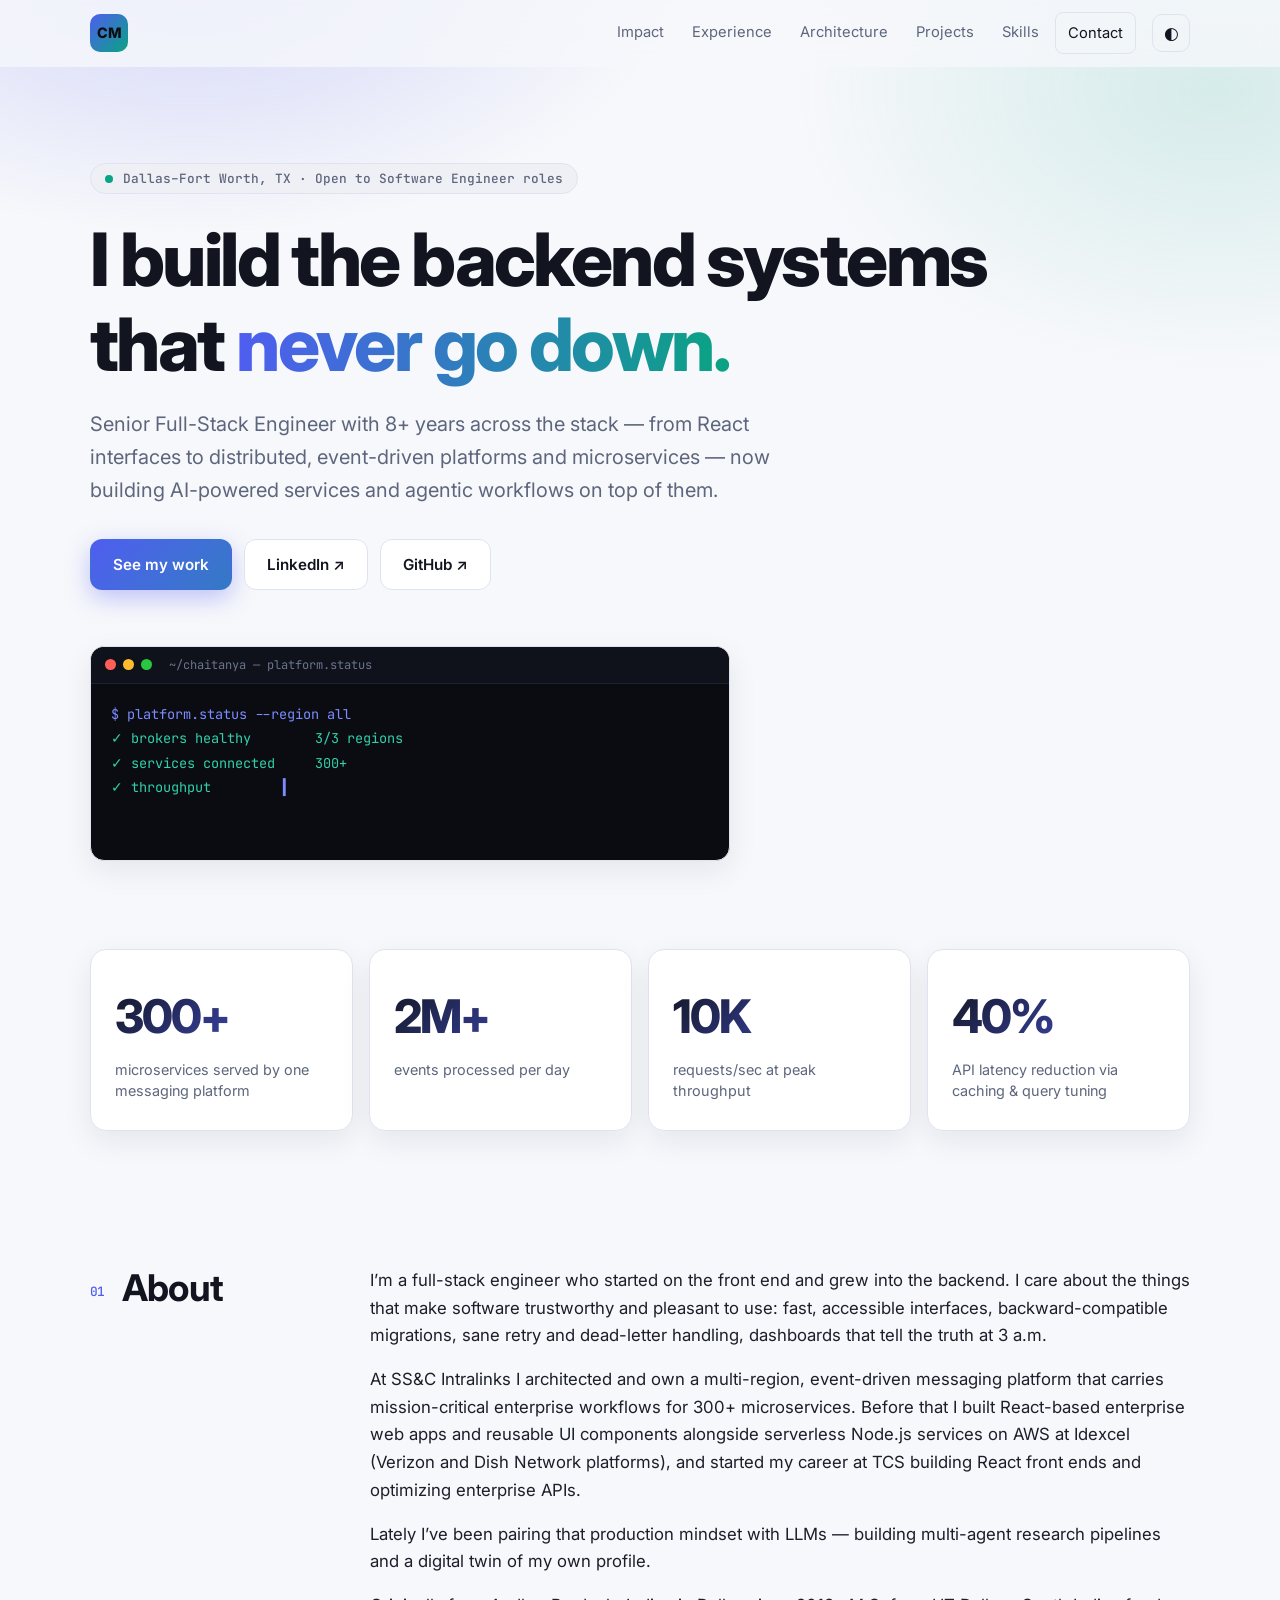
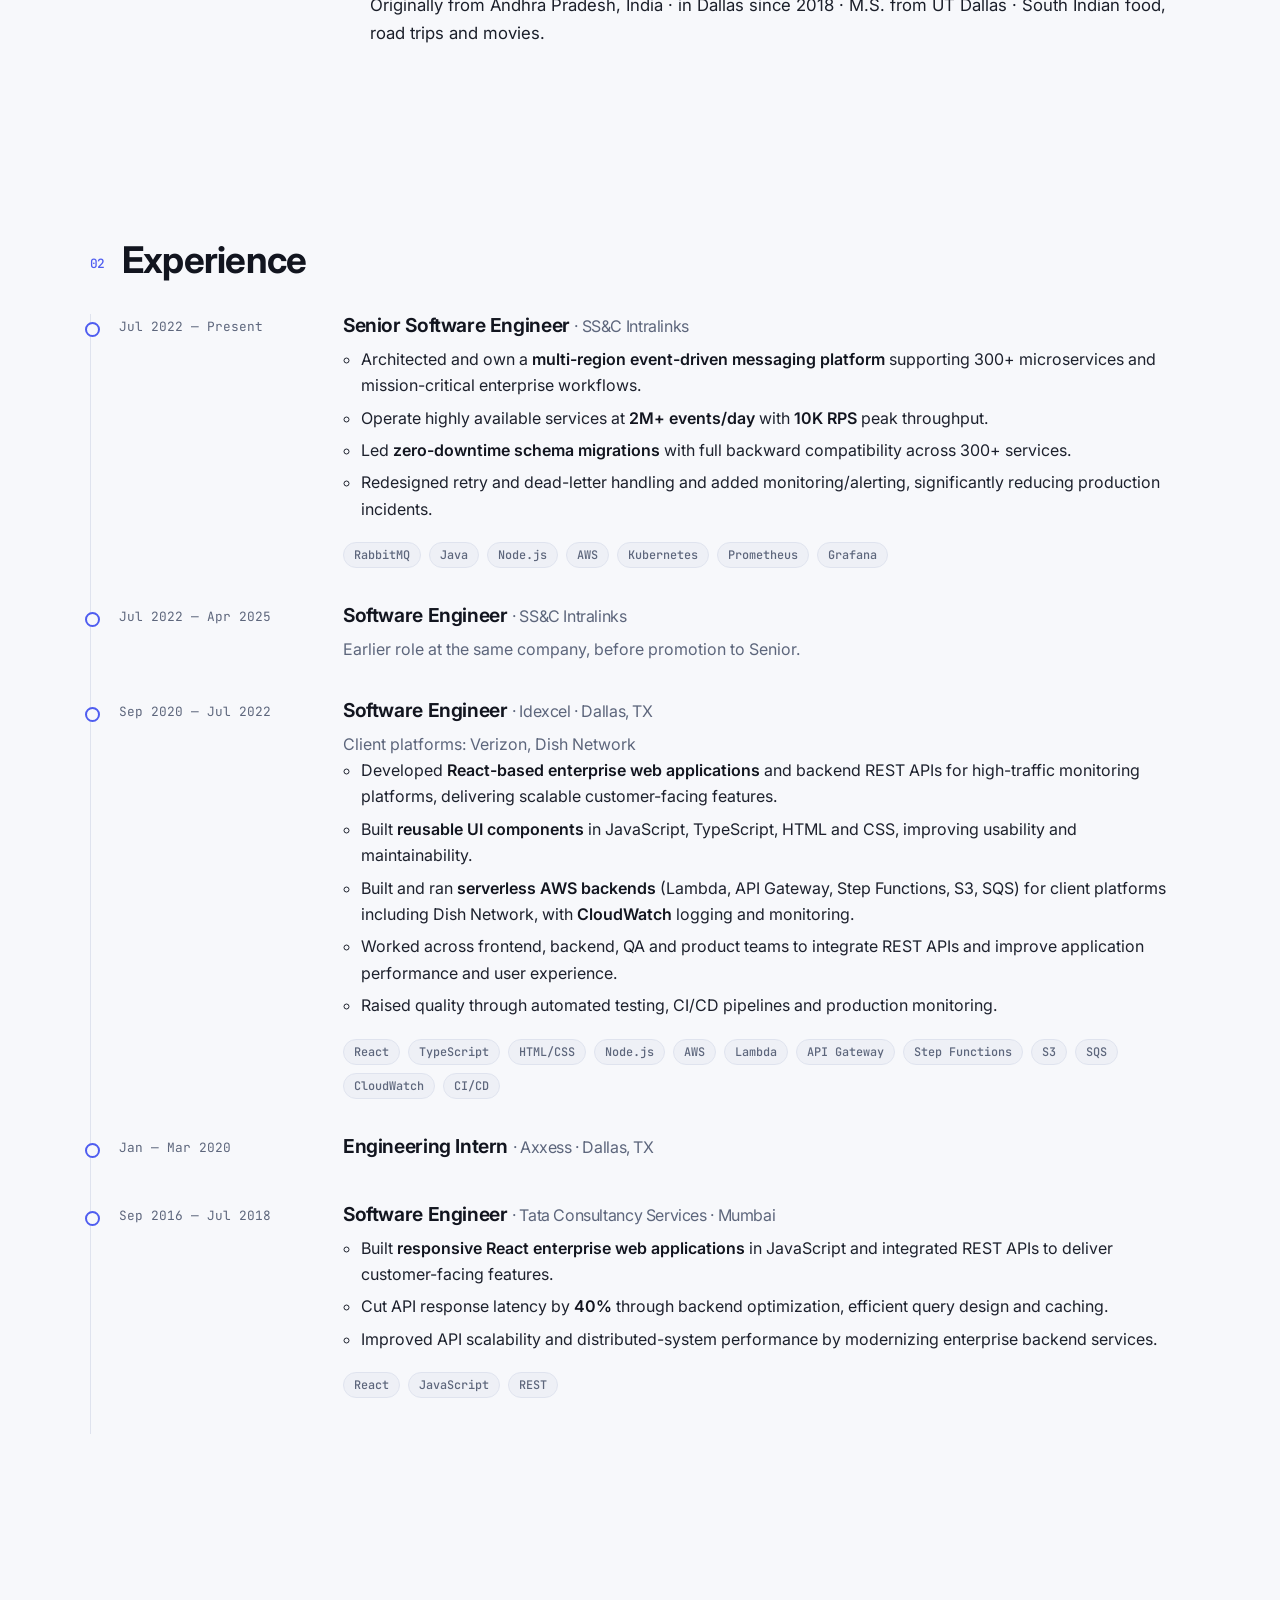
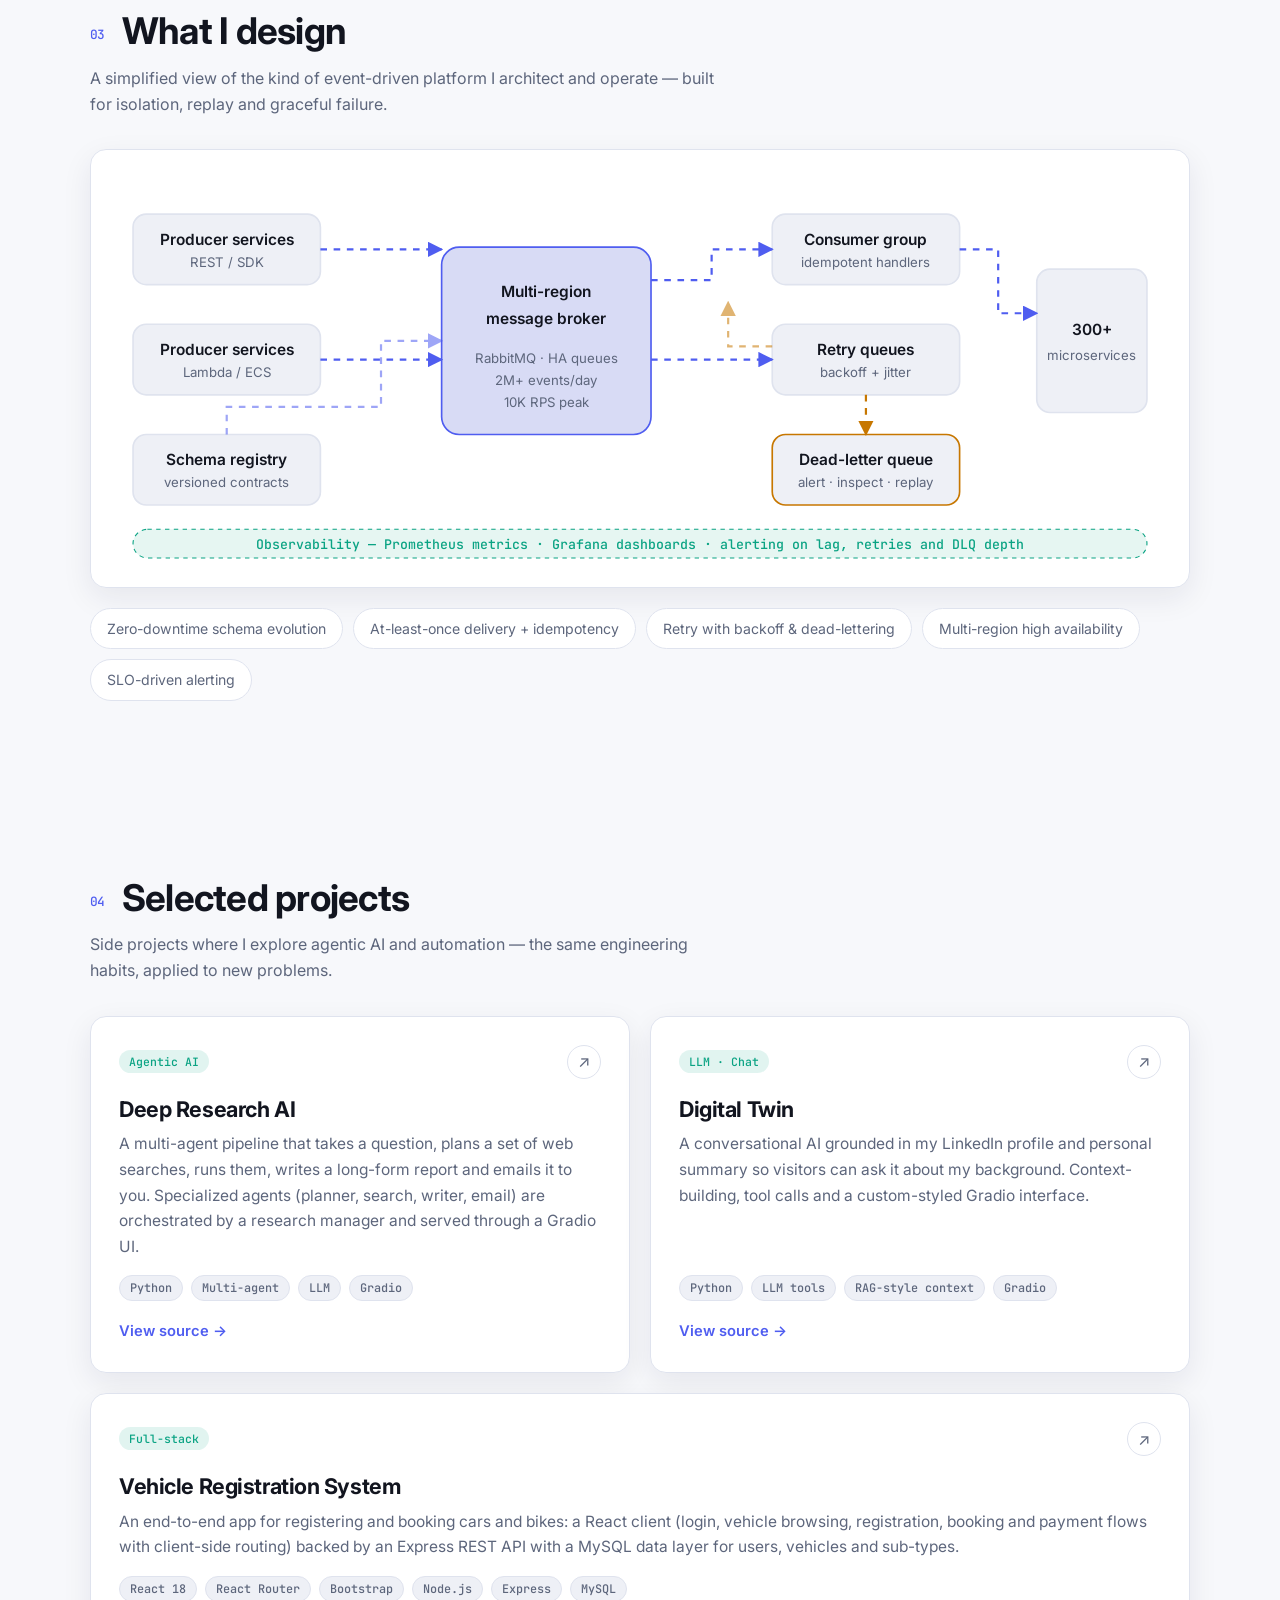
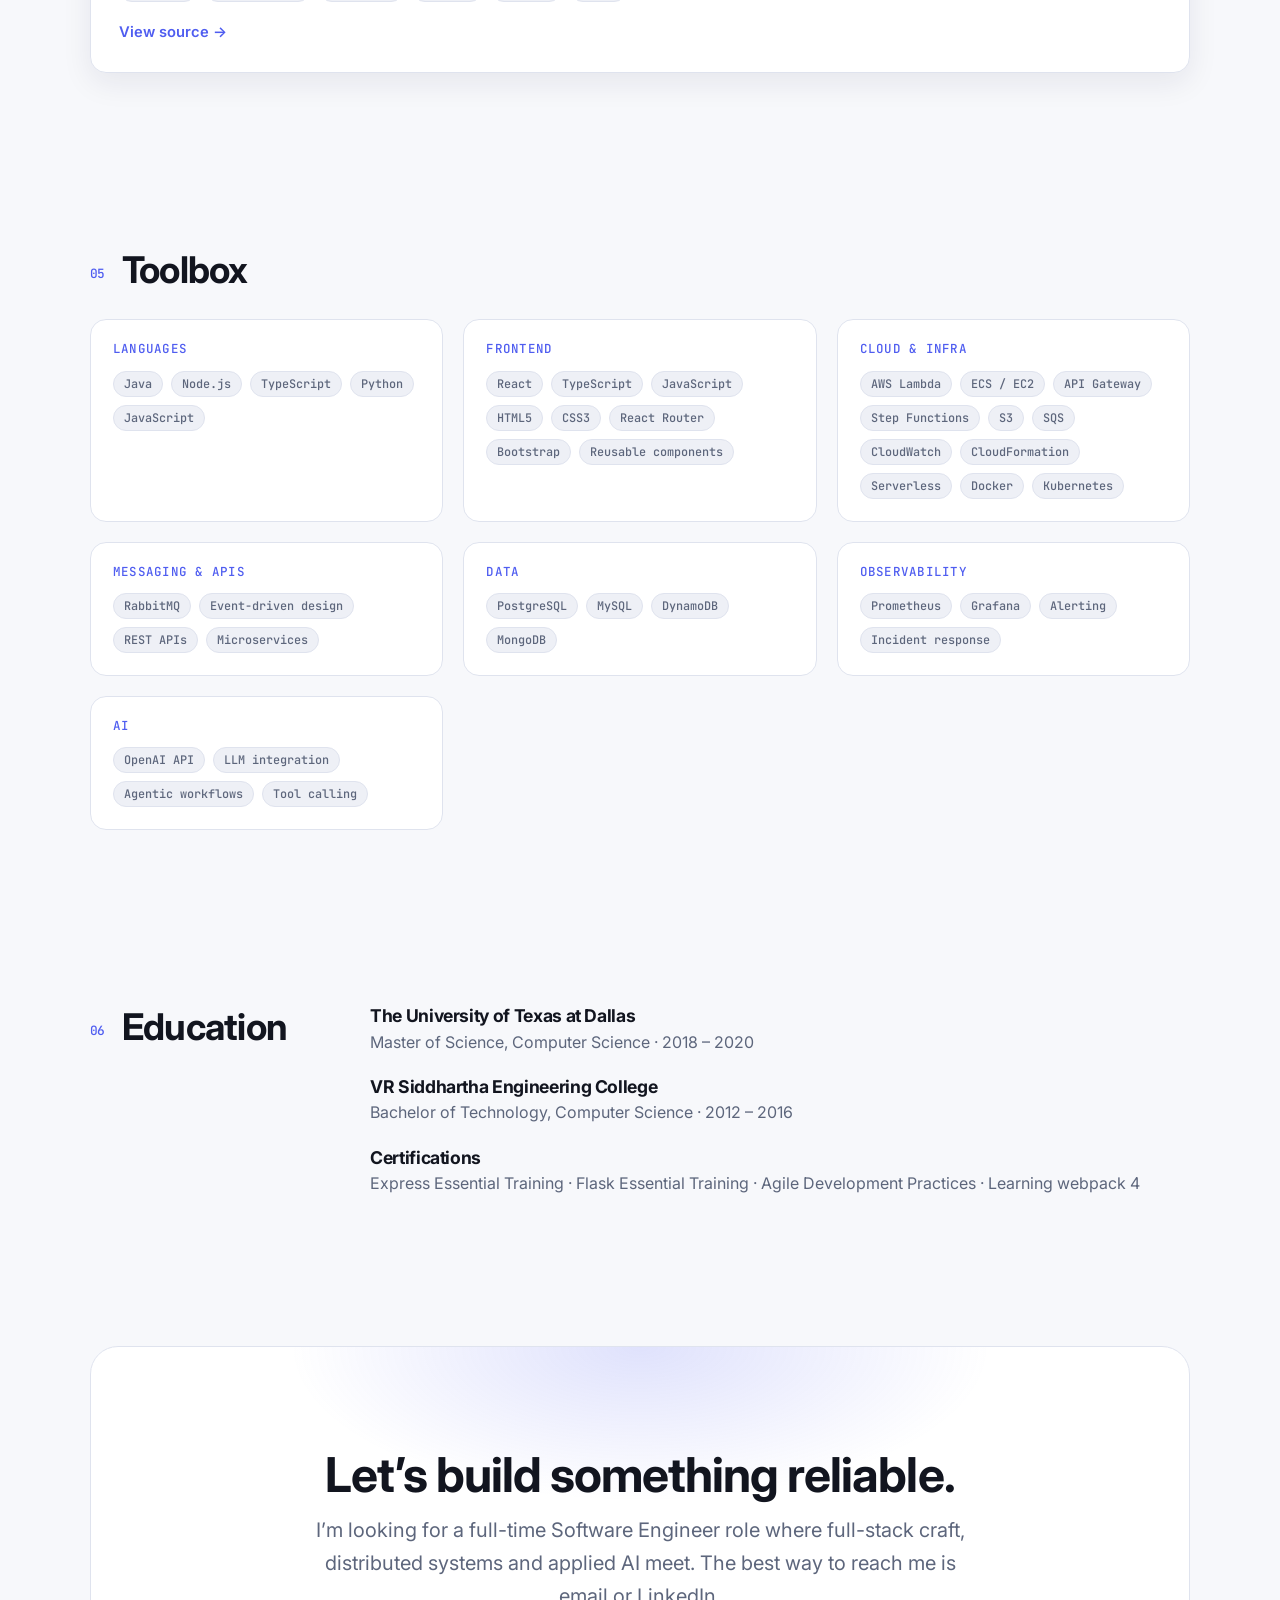
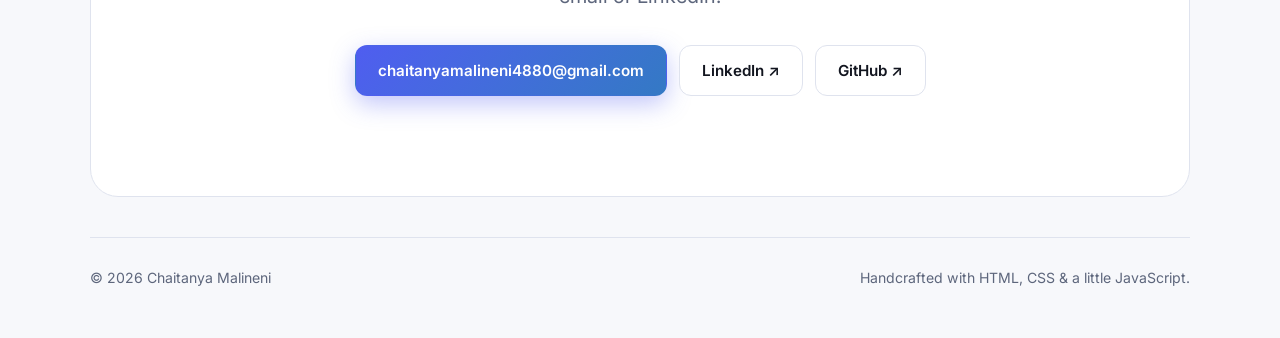
==== index.html @ 21197e3d "Fix LinkedIn profile URL Co-Authored-By: Claude Sonnet 5.5 <noreply@anthropic.com>" ====
<!doctype html>
<html lang="en">
<head>
<meta charset="utf-8">
<meta name="viewport" content="width=device-width, initial-scale=1">
<title>Chaitanya Malineni — Senior Full-Stack Engineer</title>
<meta name="description" content="Senior Full-Stack Engineer with 8+ years building React front ends, distributed event-driven backends and AI-powered services. 300+ microservices, 2M+ events/day, 10K RPS peak.">
<meta property="og:title" content="Chaitanya Malineni — Senior Full-Stack Engineer">
<meta property="og:description" content="Full-stack engineering from React UIs to event-driven platforms and agentic AI workflows. 8+ years, 300+ microservices, 2M+ events/day.">
<meta property="og:type" content="website">
<meta name="theme-color" content="#0b0d12">
<link rel="icon" href="favicon.svg" type="image/svg+xml">
<link rel="preconnect" href="https://fonts.googleapis.com">
<link rel="preconnect" href="https://fonts.gstatic.com" crossorigin>
<link href="https://fonts.googleapis.com/css2?family=Inter:wght@400;500;600;700;800&family=JetBrains+Mono:wght@400;500&display=swap" rel="stylesheet">
<link rel="stylesheet" href="style.css">
</head>
<body>
<div class="glow" aria-hidden="true"></div>

<header class="nav" id="nav">
  <a href="#top" class="logo" aria-label="Home"><span>CM</span></a>
  <nav aria-label="Primary">
    <a href="#impact">Impact</a>
    <a href="#experience">Experience</a>
    <a href="#architecture">Architecture</a>
    <a href="#projects">Projects</a>
    <a href="#skills">Skills</a>
    <a href="#contact" class="cta-sm">Contact</a>
  </nav>
  <button id="theme" class="icon-btn" aria-label="Toggle theme" title="Toggle theme">◐</button>
</header>

<main id="top">
  <!-- HERO -->
  <section class="hero container">
    <p class="eyebrow"><span class="dot"></span> Dallas–Fort Worth, TX · Open to Software Engineer roles</p>
    <h1>I build the backend systems<br>that <em>never go down.</em></h1>
    <p class="lead">Senior Full-Stack Engineer with 8+ years across the stack — from React interfaces to distributed, event-driven platforms and microservices — now building AI-powered services and agentic workflows on top of them.</p>
    <div class="hero-actions">
      <a class="btn primary" href="#projects">See my work</a>
      <a class="btn" href="https://www.linkedin.com/in/chaitanya-malineni" target="_blank" rel="noopener">LinkedIn ↗</a>
      <a class="btn" href="https://github.com/CHAITANYAMALINENI" target="_blank" rel="noopener">GitHub ↗</a>
    </div>
    <div class="terminal" aria-hidden="true">
      <div class="t-bar"><i></i><i></i><i></i><span>~/chaitanya — platform.status</span></div>
      <pre id="term"></pre>
    </div>
  </section>

  <!-- METRICS -->
  <section class="container" id="impact">
    <div class="metrics">
      <div class="metric"><b data-count="300" data-suffix="+">0</b><span>microservices served by one messaging platform</span></div>
      <div class="metric"><b data-count="2" data-suffix="M+">0</b><span>events processed per day</span></div>
      <div class="metric"><b data-count="10" data-suffix="K">0</b><span>requests/sec at peak throughput</span></div>
      <div class="metric"><b data-count="40" data-suffix="%">0</b><span>API latency reduction via caching &amp; query tuning</span></div>
    </div>
  </section>

  <!-- ABOUT -->
  <section class="container two-col" id="about">
    <div>
      <h2><span class="num">01</span> About</h2>
    </div>
    <div class="prose">
      <p>I’m a full-stack engineer who started on the front end and grew into the backend. I care about the things that make software trustworthy and pleasant to use: fast, accessible interfaces, backward-compatible migrations, sane retry and dead-letter handling, dashboards that tell the truth at 3 a.m.</p>
      <p>At SS&amp;C Intralinks I architected and own a multi-region, event-driven messaging platform that carries mission-critical enterprise workflows for 300+ microservices. Before that I built React-based enterprise web apps and reusable UI components alongside serverless Node.js services on AWS at Idexcel (Verizon and Dish Network platforms), and started my career at TCS building React front ends and optimizing enterprise APIs.</p>
      <p>Lately I’ve been pairing that production mindset with LLMs — building multi-agent research pipelines and a digital twin of my own profile.</p>
      <p class="muted">Originally from Andhra Pradesh, India · in Dallas since 2018 · M.S. from UT Dallas · South Indian food, road trips and movies.</p>
    </div>
  </section>

  <!-- EXPERIENCE -->
  <section class="container" id="experience">
    <h2><span class="num">02</span> Experience</h2>
    <ol class="timeline">
      <li class="reveal">
        <div class="when">Jul 2022 — Present</div>
        <div class="what">
          <h3>Senior Software Engineer <span>· SS&amp;C Intralinks</span></h3>
          <ul>
            <li>Architected and own a <b>multi-region event-driven messaging platform</b> supporting 300+ microservices and mission-critical enterprise workflows.</li>
            <li>Operate highly available services at <b>2M+ events/day</b> with <b>10K RPS</b> peak throughput.</li>
            <li>Led <b>zero-downtime schema migrations</b> with full backward compatibility across 300+ services.</li>
            <li>Redesigned retry and dead-letter handling and added monitoring/alerting, significantly reducing production incidents.</li>
          </ul>
          <div class="tags"><i>RabbitMQ</i><i>Java</i><i>Node.js</i><i>AWS</i><i>Kubernetes</i><i>Prometheus</i><i>Grafana</i></div>
        </div>
      </li>
      <li class="reveal">
        <div class="when">Jul 2022 — Apr 2025</div>
        <div class="what">
          <h3>Software Engineer <span>· SS&amp;C Intralinks</span></h3>
          <p class="muted">Earlier role at the same company, before promotion to Senior.</p>
        </div>
      </li>
      <li class="reveal">
        <div class="when">Sep 2020 — Jul 2022</div>
        <div class="what">
          <h3>Software Engineer <span>· Idexcel · Dallas, TX</span></h3>
          <p class="muted">Client platforms: Verizon, Dish Network</p>
          <ul>
            <li>Developed <b>React-based enterprise web applications</b> and backend REST APIs for high-traffic monitoring platforms, delivering scalable customer-facing features.</li>
            <li>Built <b>reusable UI components</b> in JavaScript, TypeScript, HTML and CSS, improving usability and maintainability.</li>
            <li>Built and ran <b>serverless AWS backends</b> (Lambda, API Gateway, Step Functions, S3, SQS) for client platforms including Dish Network, with <b>CloudWatch</b> logging and monitoring.</li>
            <li>Worked across frontend, backend, QA and product teams to integrate REST APIs and improve application performance and user experience.</li>
            <li>Raised quality through automated testing, CI/CD pipelines and production monitoring.</li>
          </ul>
          <div class="tags"><i>React</i><i>TypeScript</i><i>HTML/CSS</i><i>Node.js</i><i>AWS</i><i>Lambda</i><i>API Gateway</i><i>Step Functions</i><i>S3</i><i>SQS</i><i>CloudWatch</i><i>CI/CD</i></div>
        </div>
      </li>
      <li class="reveal">
        <div class="when">Jan — Mar 2020</div>
        <div class="what"><h3>Engineering Intern <span>· Axxess · Dallas, TX</span></h3></div>
      </li>
      <li class="reveal">
        <div class="when">Sep 2016 — Jul 2018</div>
        <div class="what">
          <h3>Software Engineer <span>· Tata Consultancy Services · Mumbai</span></h3>
          <ul>
            <li>Built <b>responsive React enterprise web applications</b> in JavaScript and integrated REST APIs to deliver customer-facing features.</li>
            <li>Cut API response latency by <b>40%</b> through backend optimization, efficient query design and caching.</li>
            <li>Improved API scalability and distributed-system performance by modernizing enterprise backend services.</li>
          </ul>
          <div class="tags"><i>React</i><i>JavaScript</i><i>REST</i></div>
        </div>
      </li>
    </ol>
  </section>

  <!-- ARCHITECTURE -->
  <section class="container" id="architecture">
    <h2><span class="num">03</span> What I design</h2>
    <p class="section-sub">A simplified view of the kind of event-driven platform I architect and operate — built for isolation, replay and graceful failure.</p>
    <div class="diagram reveal">
      <svg viewBox="0 0 960 360" role="img" aria-label="Event-driven architecture: producers publish to a broker; consumers read from queues with retry and dead-letter queues; observability spans everything">
        <defs>
          <marker id="ar" viewBox="0 0 10 10" refX="9" refY="5" markerWidth="7" markerHeight="7" orient="auto"><path d="M0 0L10 5L0 10z" fill="var(--accent)"/></marker>
          <marker id="ar2" viewBox="0 0 10 10" refX="9" refY="5" markerWidth="7" markerHeight="7" orient="auto"><path d="M0 0L10 5L0 10z" fill="var(--warn)"/></marker>
        </defs>
        <g class="node"><rect x="20" y="40" width="170" height="64" rx="12"/><text x="105" y="68">Producer services</text><text x="105" y="88" class="sm">REST / SDK</text></g>
        <g class="node"><rect x="20" y="140" width="170" height="64" rx="12"/><text x="105" y="168">Producer services</text><text x="105" y="188" class="sm">Lambda / ECS</text></g>
        <g class="node"><rect x="20" y="240" width="170" height="64" rx="12"/><text x="105" y="268">Schema registry</text><text x="105" y="288" class="sm">versioned contracts</text></g>

        <g class="node hot"><rect x="300" y="70" width="190" height="170" rx="16"/><text x="395" y="115">Multi-region</text><text x="395" y="140">message broker</text><text x="395" y="175" class="sm">RabbitMQ · HA queues</text><text x="395" y="195" class="sm">2M+ events/day</text><text x="395" y="215" class="sm">10K RPS peak</text></g>

        <g class="node"><rect x="600" y="40" width="170" height="64" rx="12"/><text x="685" y="68">Consumer group</text><text x="685" y="88" class="sm">idempotent handlers</text></g>
        <g class="node"><rect x="600" y="140" width="170" height="64" rx="12"/><text x="685" y="168">Retry queues</text><text x="685" y="188" class="sm">backoff + jitter</text></g>
        <g class="node warn"><rect x="600" y="240" width="170" height="64" rx="12"/><text x="685" y="268">Dead-letter queue</text><text x="685" y="288" class="sm">alert · inspect · replay</text></g>

        <g class="node"><rect x="840" y="90" width="100" height="130" rx="12"/><text x="890" y="150">300+</text><text x="890" y="172" class="sm">microservices</text></g>

        <path class="flow" d="M190 72 H300" marker-end="url(#ar)"/>
        <path class="flow" d="M190 172 H300" marker-end="url(#ar)"/>
        <path class="flow dashed" d="M105 240 V215 H245 V155 H300" marker-end="url(#ar)"/>
        <path class="flow" d="M490 100 H545 V72 H600" marker-end="url(#ar)"/>
        <path class="flow" d="M490 172 H600" marker-end="url(#ar)"/>
        <path class="flow warnp" d="M685 204 V240" marker-end="url(#ar2)"/>
        <path class="flow" d="M770 72 H805 V130 H840" marker-end="url(#ar)"/>
        <path class="flow warnp dashed" d="M600 160 H560 V120" marker-end="url(#ar2)"/>

        <g class="obs"><rect x="20" y="326" width="920" height="26" rx="13"/><text x="480" y="344">Observability — Prometheus metrics · Grafana dashboards · alerting on lag, retries and DLQ depth</text></g>
      </svg>
    </div>
    <ul class="pills reveal">
      <li>Zero-downtime schema evolution</li><li>At-least-once delivery + idempotency</li><li>Retry with backoff &amp; dead-lettering</li><li>Multi-region high availability</li><li>SLO-driven alerting</li>
    </ul>
  </section>

  <!-- PROJECTS -->
  <section class="container" id="projects">
    <h2><span class="num">04</span> Selected projects</h2>
    <p class="section-sub">Side projects where I explore agentic AI and automation — the same engineering habits, applied to new problems.</p>
    <div class="cards">
      <article class="card reveal">
        <div class="card-top"><span class="badge">Agentic AI</span><a href="https://github.com/CHAITANYAMALINENI/deep-research-ai" target="_blank" rel="noopener" aria-label="deep-research-ai on GitHub">↗</a></div>
        <h3>Deep Research AI</h3>
        <p>A multi-agent pipeline that takes a question, plans a set of web searches, runs them, writes a long-form report and emails it to you. Specialized agents (planner, search, writer, email) are orchestrated by a research manager and served through a Gradio UI.</p>
        <div class="tags"><i>Python</i><i>Multi-agent</i><i>LLM</i><i>Gradio</i></div>
        <a class="link" href="https://github.com/CHAITANYAMALINENI/deep-research-ai" target="_blank" rel="noopener">View source →</a>
      </article>

      <article class="card reveal">
        <div class="card-top"><span class="badge">LLM · Chat</span><a href="https://github.com/CHAITANYAMALINENI/my-digital-twin-ai" target="_blank" rel="noopener" aria-label="my-digital-twin-ai on GitHub">↗</a></div>
        <h3>Digital Twin</h3>
        <p>A conversational AI grounded in my LinkedIn profile and personal summary so visitors can ask it about my background. Context-building, tool calls and a custom-styled Gradio interface.</p>
        <div class="tags"><i>Python</i><i>LLM tools</i><i>RAG-style context</i><i>Gradio</i></div>
        <a class="link" href="https://github.com/CHAITANYAMALINENI/my-digital-twin-ai" target="_blank" rel="noopener">View source →</a>
      </article>



      <article class="card reveal wide">
        <div class="card-top"><span class="badge">Full-stack</span><a href="https://github.com/CHAITANYAMALINENI/vehicle-registration-backend" target="_blank" rel="noopener" aria-label="vehicle-registration-backend on GitHub">↗</a></div>
        <h3>Vehicle Registration System</h3>
        <p>An end-to-end app for registering and booking cars and bikes: a React client (login, vehicle browsing, registration, booking and payment flows with client-side routing) backed by an Express REST API with a MySQL data layer for users, vehicles and sub-types.</p>
        <div class="tags"><i>React 18</i><i>React Router</i><i>Bootstrap</i><i>Node.js</i><i>Express</i><i>MySQL</i></div>
        <a class="link" href="https://github.com/CHAITANYAMALINENI/vehicle-registration-backend" target="_blank" rel="noopener">View source →</a>
      </article>
    </div>
    <div id="gh-live" class="gh-live reveal" hidden></div>
  </section>

  <!-- SKILLS -->
  <section class="container" id="skills">
    <h2><span class="num">05</span> Toolbox</h2>
    <div class="skills">
      <div class="skill reveal"><h4>Languages</h4><div class="tags"><i>Java</i><i>Node.js</i><i>TypeScript</i><i>Python</i><i>JavaScript</i></div></div>
      <div class="skill reveal"><h4>Frontend</h4><div class="tags"><i>React</i><i>TypeScript</i><i>JavaScript</i><i>HTML5</i><i>CSS3</i><i>React Router</i><i>Bootstrap</i><i>Reusable components</i></div></div>
      <div class="skill reveal"><h4>Cloud &amp; Infra</h4><div class="tags"><i>AWS Lambda</i><i>ECS / EC2</i><i>API Gateway</i><i>Step Functions</i><i>S3</i><i>SQS</i><i>CloudWatch</i><i>CloudFormation</i><i>Serverless</i><i>Docker</i><i>Kubernetes</i></div></div>
      <div class="skill reveal"><h4>Messaging &amp; APIs</h4><div class="tags"><i>RabbitMQ</i><i>Event-driven design</i><i>REST APIs</i><i>Microservices</i></div></div>
      <div class="skill reveal"><h4>Data</h4><div class="tags"><i>PostgreSQL</i><i>MySQL</i><i>DynamoDB</i><i>MongoDB</i></div></div>
      <div class="skill reveal"><h4>Observability</h4><div class="tags"><i>Prometheus</i><i>Grafana</i><i>Alerting</i><i>Incident response</i></div></div>
      <div class="skill reveal"><h4>AI</h4><div class="tags"><i>OpenAI API</i><i>LLM integration</i><i>Agentic workflows</i><i>Tool calling</i></div></div>
    </div>
  </section>

  <!-- EDUCATION -->
  <section class="container two-col" id="education">
    <div><h2><span class="num">06</span> Education</h2></div>
    <div class="edu">
      <div class="reveal"><h3>The University of Texas at Dallas</h3><p>Master of Science, Computer Science · 2018 – 2020</p></div>
      <div class="reveal"><h3>VR Siddhartha Engineering College</h3><p>Bachelor of Technology, Computer Science · 2012 – 2016</p></div>
      <div class="reveal"><h3>Certifications</h3><p class="muted">Express Essential Training · Flask Essential Training · Agile Development Practices · Learning webpack 4</p></div>
    </div>
  </section>

  <!-- CONTACT -->
  <section class="container contact" id="contact">
    <h2>Let’s build something reliable.</h2>
    <p class="lead">I’m looking for a full-time Software Engineer role where full-stack craft, distributed systems and applied AI meet. The best way to reach me is email or LinkedIn.</p>
    <div class="hero-actions center">
      <a class="btn primary" href="mailto:chaitanyamalineni4880@gmail.com">chaitanyamalineni4880@gmail.com</a>
      <a class="btn" href="https://www.linkedin.com/in/chaitanya-malineni" target="_blank" rel="noopener">LinkedIn ↗</a>
      <a class="btn" href="https://github.com/CHAITANYAMALINENI" target="_blank" rel="noopener">GitHub ↗</a>
    </div>
  </section>
</main>

<footer class="container foot">
  <span>© <span id="yr"></span> Chaitanya Malineni</span>
  <span class="muted">Handcrafted with HTML, CSS &amp; a little JavaScript.</span>
</footer>

<script src="script.js"></script>
</body>
</html>
---- style.css ----
:root{
  --bg:#0b0d12; --bg2:#10131a; --card:#141823; --line:#232a3a; --text:#e8ebf3; --muted:#8c95aa;
  --accent:#7c8cff; --accent2:#31d0aa; --warn:#ffb454; --radius:16px;
  --shadow:0 10px 40px rgba(0,0,0,.35);
}
:root[data-theme="light"]{
  --bg:#f7f8fb; --bg2:#eef0f6; --card:#ffffff; --line:#dfe3ee; --text:#12151f; --muted:#5d667c;
  --accent:#4f5df0; --accent2:#0aa383; --warn:#c77700; --shadow:0 10px 30px rgba(20,30,60,.08);
}
*{box-sizing:border-box;margin:0;padding:0}
html{scroll-behavior:smooth;scroll-padding-top:80px}
body{background:var(--bg);color:var(--text);font:16px/1.65 Inter,system-ui,sans-serif;-webkit-font-smoothing:antialiased;transition:background .3s,color .3s}
a{color:inherit;text-decoration:none}
.container{width:min(1100px,100% - 32px);margin-inline:auto}
section{padding:88px 0}
h1,h2,h3,h4{line-height:1.15;letter-spacing:-.02em}
h2{font-size:clamp(1.7rem,3.4vw,2.3rem);margin-bottom:12px;font-weight:700}
.num{font:500 .8rem 'JetBrains Mono',monospace;color:var(--accent);margin-right:10px;vertical-align:middle}
.muted{color:var(--muted)} .sm{font-size:.82rem}
.section-sub{color:var(--muted);max-width:640px;margin-bottom:32px}

.glow{position:fixed;inset:0;z-index:-1;pointer-events:none;
  background:radial-gradient(700px 400px at 15% -5%,color-mix(in srgb,var(--accent) 22%,transparent),transparent 70%),
             radial-gradient(600px 400px at 95% 10%,color-mix(in srgb,var(--accent2) 14%,transparent),transparent 70%)}

/* nav */
.nav{position:sticky;top:0;z-index:50;display:flex;align-items:center;justify-content:space-between;gap:16px;padding:12px max(16px,calc((100% - 1100px)/2));
  background:color-mix(in srgb,var(--bg) 78%,transparent);backdrop-filter:blur(14px);border-bottom:1px solid transparent;transition:border-color .3s}
.nav.scrolled{border-color:var(--line)}
.logo span{display:grid;place-items:center;width:38px;height:38px;border-radius:10px;font-weight:800;font-size:.9rem;color:#0b0d12;background:linear-gradient(135deg,var(--accent),var(--accent2))}
.nav nav{display:flex;gap:4px;margin-left:auto}
.nav nav a{padding:8px 12px;border-radius:8px;font-size:.92rem;color:var(--muted);transition:.2s}
.nav nav a:hover{color:var(--text);background:var(--bg2)}
.nav nav a.cta-sm{color:var(--text);border:1px solid var(--line)}
.icon-btn{background:none;border:1px solid var(--line);color:var(--text);width:38px;height:38px;border-radius:10px;cursor:pointer;font-size:1.05rem}
.icon-btn:hover{background:var(--bg2)}

/* hero */
.hero{padding:96px 0 40px}
.eyebrow{display:inline-flex;align-items:center;gap:10px;font:500 .8rem 'JetBrains Mono',monospace;color:var(--muted);border:1px solid var(--line);padding:6px 14px;border-radius:99px;background:var(--bg2)}
.dot{width:8px;height:8px;border-radius:50%;background:var(--accent2);box-shadow:0 0 0 0 var(--accent2);animation:pulse 2s infinite}
@keyframes pulse{70%{box-shadow:0 0 0 9px transparent}100%{box-shadow:0 0 0 0 transparent}}
.hero h1{font-size:clamp(2.3rem,6.4vw,4.6rem);font-weight:800;margin:24px 0 20px;letter-spacing:-.035em}
.hero h1 em{font-style:normal;background:linear-gradient(90deg,var(--accent),var(--accent2));-webkit-background-clip:text;background-clip:text;color:transparent}
.lead{font-size:clamp(1.05rem,2vw,1.25rem);color:var(--muted);max-width:680px}
.hero-actions{display:flex;flex-wrap:wrap;gap:12px;margin-top:32px}
.hero-actions.center{justify-content:center}
.btn{display:inline-flex;align-items:center;padding:12px 22px;border-radius:12px;border:1px solid var(--line);font-weight:600;font-size:.95rem;background:var(--card);transition:.2s}
.btn:hover{transform:translateY(-2px);border-color:var(--accent)}
.btn.primary{background:linear-gradient(135deg,var(--accent),color-mix(in srgb,var(--accent) 60%,var(--accent2)));color:#fff;border-color:transparent;box-shadow:0 8px 24px color-mix(in srgb,var(--accent) 35%,transparent)}

.terminal{margin-top:56px;max-width:640px;border:1px solid var(--line);border-radius:14px;background:#0a0c11;box-shadow:var(--shadow);overflow:hidden}
.t-bar{display:flex;align-items:center;gap:7px;padding:10px 14px;border-bottom:1px solid #1c2230;background:#0f121a}
.t-bar i{width:11px;height:11px;border-radius:50%;background:#2a3142}
.t-bar i:nth-child(1){background:#ff5f57}.t-bar i:nth-child(2){background:#febc2e}.t-bar i:nth-child(3){background:#28c840}
.t-bar span{margin-left:10px;font:.75rem 'JetBrains Mono',monospace;color:#6b7590}
.terminal pre{padding:18px 20px;font:.85rem/1.8 'JetBrains Mono',monospace;color:#b7c0d8;min-height:176px;white-space:pre-wrap}
.terminal .k{color:#7c8cff}.terminal .g{color:#31d0aa}.terminal .w{color:#ffb454}

/* metrics */
.metrics{display:grid;grid-template-columns:repeat(4,1fr);gap:16px}
#impact{padding:48px 0}
.metric{padding:28px 24px;border:1px solid var(--line);border-radius:var(--radius);background:var(--card);box-shadow:var(--shadow)}
.metric b{display:block;font-size:clamp(2rem,4vw,2.9rem);font-weight:800;letter-spacing:-.04em;background:linear-gradient(135deg,var(--text),var(--accent));-webkit-background-clip:text;background-clip:text;color:transparent}
.metric span{color:var(--muted);font-size:.9rem;display:block;margin-top:6px;line-height:1.45}

/* two-col */
.two-col{display:grid;grid-template-columns:240px 1fr;gap:40px}
.prose p{margin-bottom:16px;color:color-mix(in srgb,var(--text) 88%,var(--muted));font-size:1.05rem}

/* timeline */
.timeline{list-style:none;margin-top:32px;border-left:1px solid var(--line);padding-left:0}
.timeline li{display:grid;grid-template-columns:200px 1fr;gap:24px;padding:0 0 36px 28px;position:relative}
.timeline li::before{content:"";position:absolute;left:-6px;top:8px;width:11px;height:11px;border-radius:50%;background:var(--bg);border:2px solid var(--accent)}
.when{font:.8rem 'JetBrains Mono',monospace;color:var(--muted);padding-top:4px}
.what h3{font-size:1.2rem;font-weight:650;margin-bottom:10px}
.what h3 span{font-weight:400;color:var(--muted);font-size:1rem}
.what ul{padding-left:18px;color:color-mix(in srgb,var(--text) 85%,var(--muted))}
.what li{display:list-item;padding:0 0 6px;margin:0;grid-template-columns:none}
.what li::before{display:none}
.what b{color:var(--text);font-weight:600}
.tags{display:flex;flex-wrap:wrap;gap:8px;margin-top:14px}
.tags i{font:500 .74rem 'JetBrains Mono',monospace;font-style:normal;padding:4px 10px;border-radius:99px;background:var(--bg2);border:1px solid var(--line);color:var(--muted)}

/* diagram */
.diagram{border:1px solid var(--line);border-radius:var(--radius);background:var(--card);padding:20px;box-shadow:var(--shadow);overflow-x:auto}
.diagram svg{width:100%;min-width:720px;height:auto;display:block}
.node rect{fill:var(--bg2);stroke:var(--line);stroke-width:1.5}
.node.hot rect{fill:color-mix(in srgb,var(--accent) 14%,var(--bg2));stroke:var(--accent)}
.node.warn rect{stroke:var(--warn)}
.node text{fill:var(--text);font:600 14px Inter,sans-serif;text-anchor:middle}
.node text.sm{fill:var(--muted);font:400 12px Inter,sans-serif}
.flow{fill:none;stroke:var(--accent);stroke-width:2;stroke-dasharray:6 6;animation:dash 1.2s linear infinite}
.flow.dashed{opacity:.55}
.flow.warnp{stroke:var(--warn)}
@keyframes dash{to{stroke-dashoffset:-24}}
.obs rect{fill:color-mix(in srgb,var(--accent2) 10%,transparent);stroke:var(--accent2);stroke-dasharray:4 4}
.obs text{fill:var(--accent2);font:500 12px 'JetBrains Mono',monospace;text-anchor:middle}
.pills{list-style:none;display:flex;flex-wrap:wrap;gap:10px;margin-top:20px}
.pills li{padding:8px 16px;border-radius:99px;border:1px solid var(--line);background:var(--card);font-size:.88rem;color:var(--muted)}

/* cards */
.cards{display:grid;grid-template-columns:repeat(2,1fr);gap:20px}
.card{position:relative;padding:28px;border:1px solid var(--line);border-radius:var(--radius);background:var(--card);box-shadow:var(--shadow);transition:transform .25s,border-color .25s;display:flex;flex-direction:column}
.card:hover{transform:translateY(-4px);border-color:var(--accent)}
.card.wide{grid-column:1/-1}
.card-top{display:flex;justify-content:space-between;align-items:center;margin-bottom:18px}
.card-top a{width:34px;height:34px;display:grid;place-items:center;border:1px solid var(--line);border-radius:50%;color:var(--muted)}
.card-top a:hover{color:var(--text);border-color:var(--accent)}
.badge{font:500 .72rem 'JetBrains Mono',monospace;color:var(--accent2);background:color-mix(in srgb,var(--accent2) 12%,transparent);padding:4px 10px;border-radius:99px}
.card h3{font-size:1.35rem;margin-bottom:10px}
.card p{color:var(--muted);font-size:.97rem}
.card .tags{margin-top:auto;padding-top:16px}
.link{margin-top:18px;font-weight:600;font-size:.92rem;color:var(--accent)}
.link:hover{text-decoration:underline}
.gh-live{margin-top:24px;padding:20px 24px;border:1px dashed var(--line);border-radius:var(--radius);color:var(--muted);font-size:.9rem}
.gh-live b{color:var(--text)}

/* skills */
.skills{display:grid;grid-template-columns:repeat(3,1fr);gap:20px;margin-top:28px}
.skill{padding:22px;border:1px solid var(--line);border-radius:var(--radius);background:var(--card)}
.skill h4{font-size:.78rem;text-transform:uppercase;letter-spacing:.1em;color:var(--accent);margin-bottom:4px;font-family:'JetBrains Mono',monospace;font-weight:500}
.edu h3{font-size:1.1rem;margin-bottom:2px}
.edu>div{margin-bottom:22px}
.edu p{color:var(--muted)}

/* contact */
.contact{text-align:center;padding:100px 24px;margin-block:40px;border:1px solid var(--line);border-radius:28px;
  background:radial-gradient(500px 220px at 50% 0,color-mix(in srgb,var(--accent) 18%,transparent),transparent 70%),var(--card)}
.contact h2{font-size:clamp(1.9rem,4.5vw,3rem)}
.contact .lead{margin:12px auto 0}
.foot{display:flex;justify-content:space-between;gap:12px;flex-wrap:wrap;padding:28px 0 48px;color:var(--muted);font-size:.88rem;border-top:1px solid var(--line)}

/* reveal */
.reveal{opacity:0;transform:translateY(18px);transition:opacity .7s ease,transform .7s ease}
.reveal.in{opacity:1;transform:none}

@media (max-width:860px){
  .metrics{grid-template-columns:repeat(2,1fr)}
  .two-col{grid-template-columns:1fr;gap:8px}
  .timeline li{grid-template-columns:1fr;gap:4px}
  .cards,.skills{grid-template-columns:1fr}
  .nav nav a:not(.cta-sm){display:none}
  section{padding:64px 0}
  .hero{padding-top:56px}
}
@media (prefers-reduced-motion:reduce){
  *{animation:none!important;transition:none!important}
  html{scroll-behavior:auto}
  .reveal{opacity:1;transform:none}
}
@media print{.nav,.glow,.terminal,#theme{display:none}.reveal{opacity:1;transform:none}body{background:#fff;color:#000}}
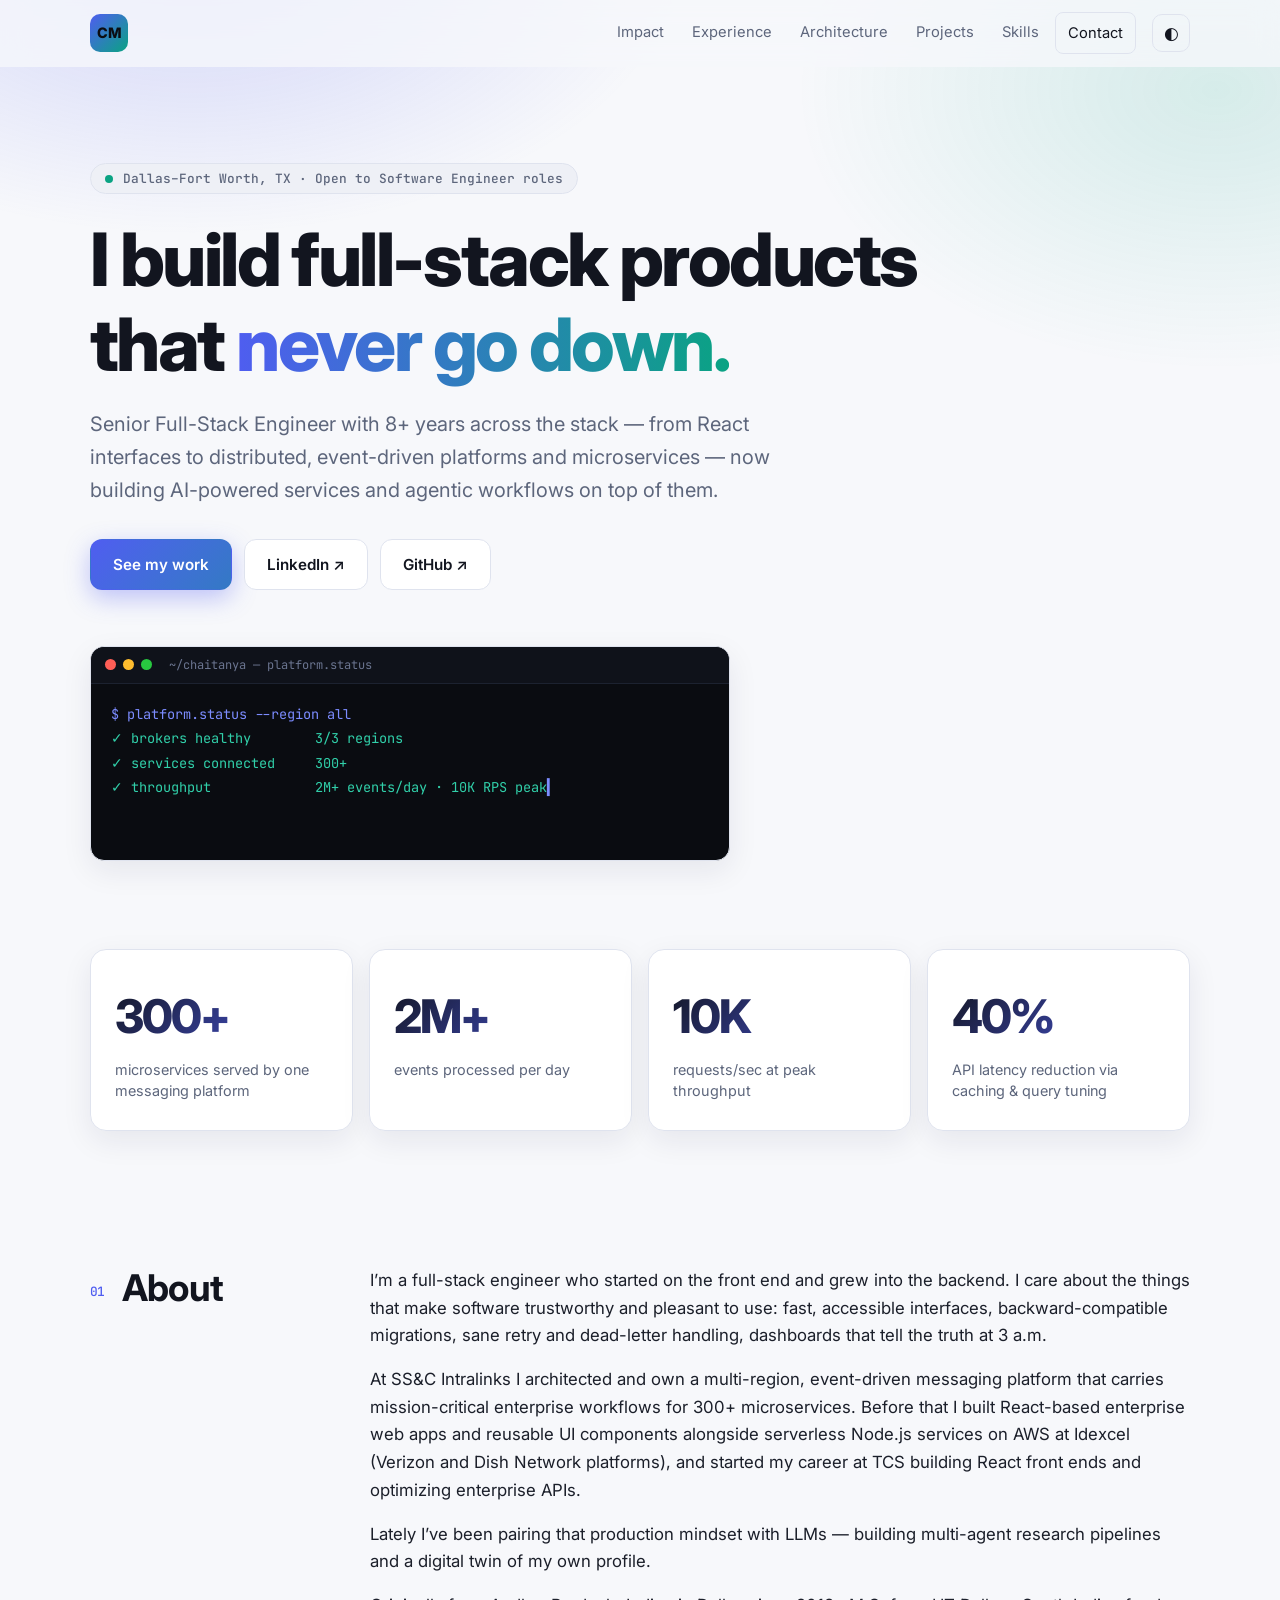
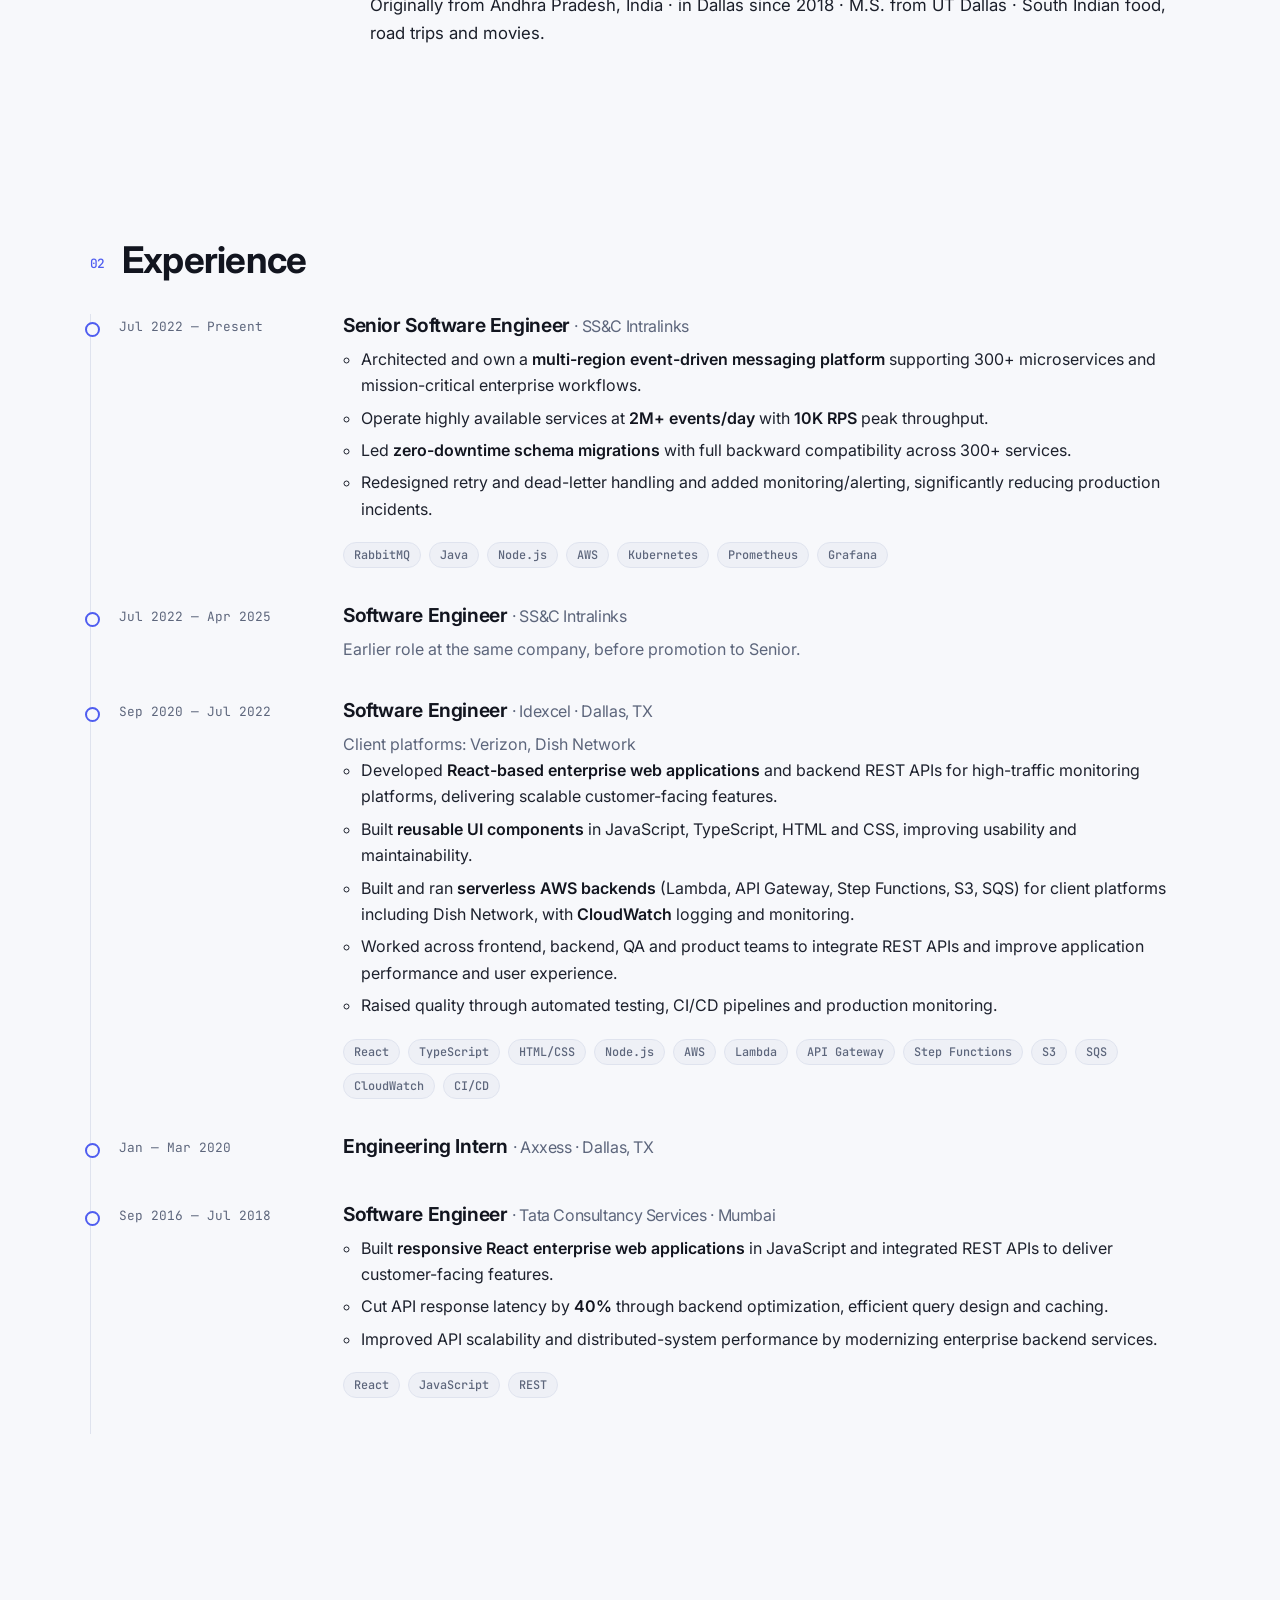
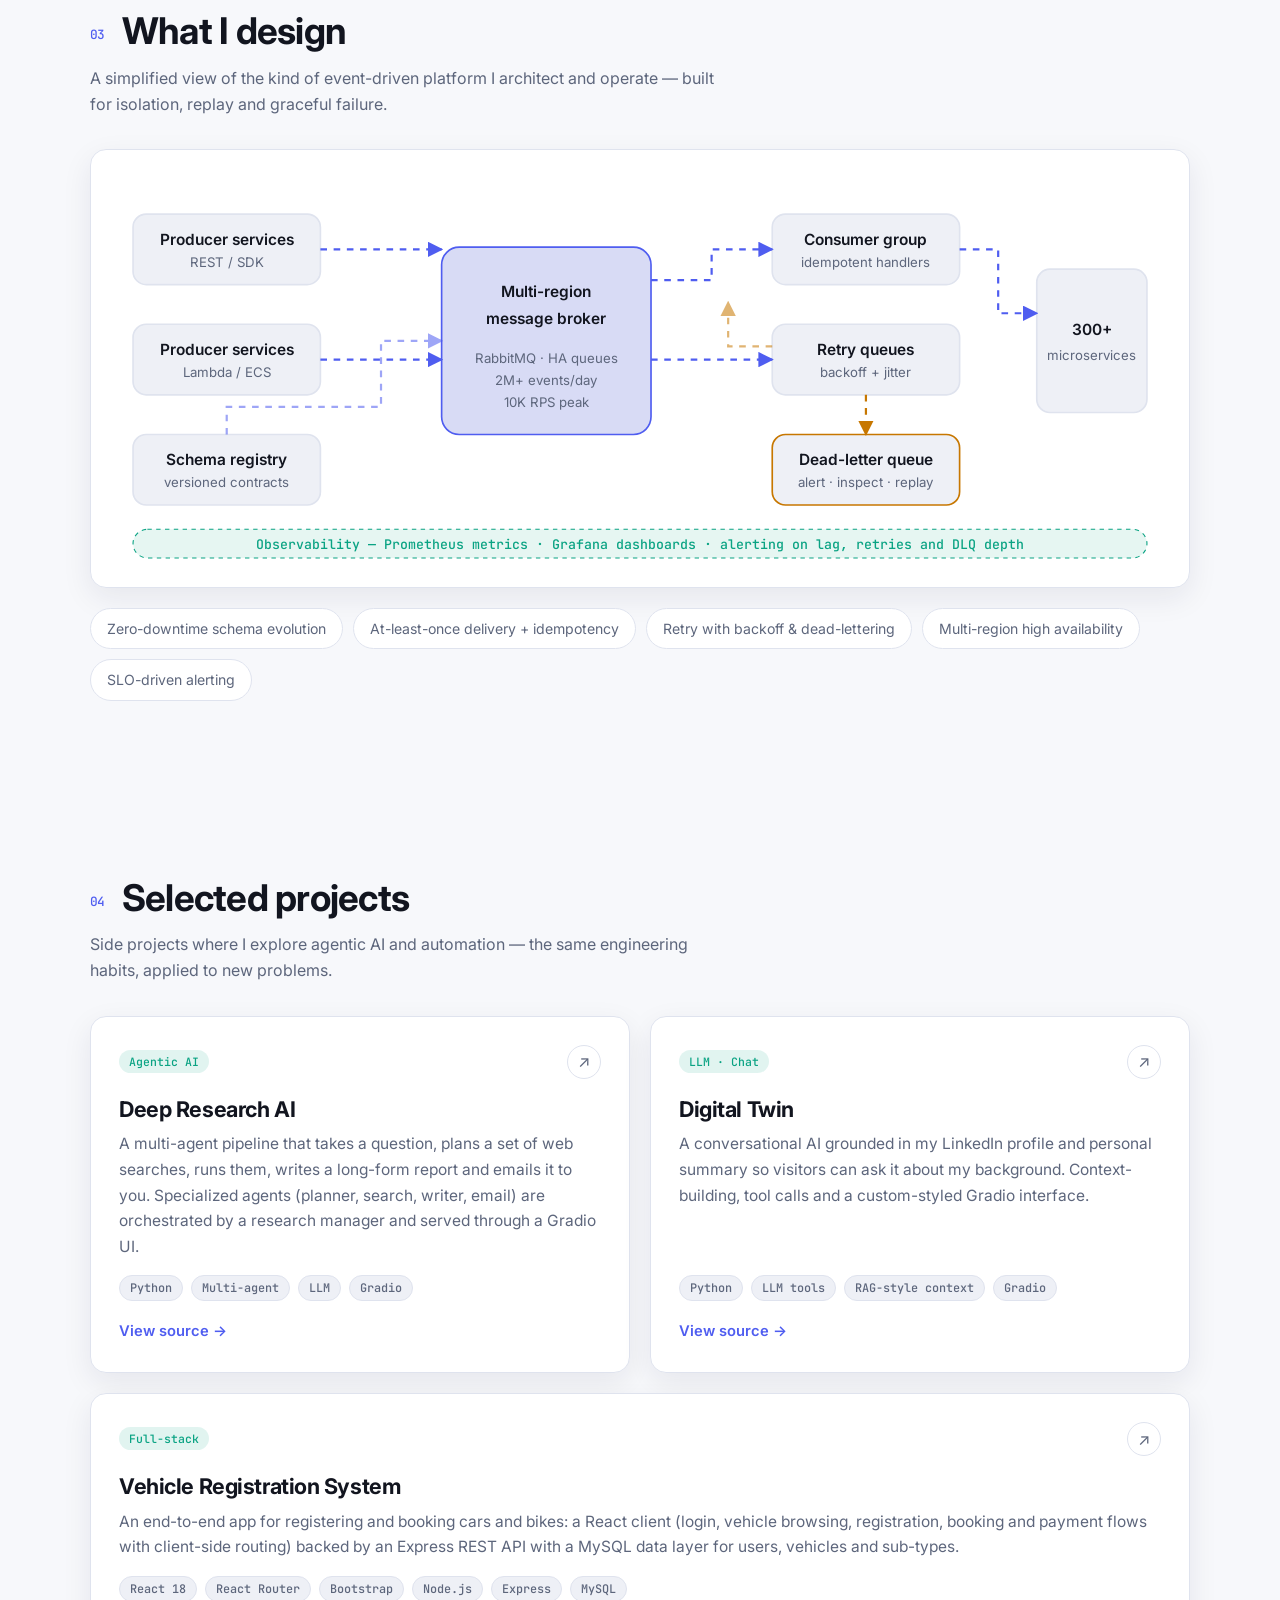
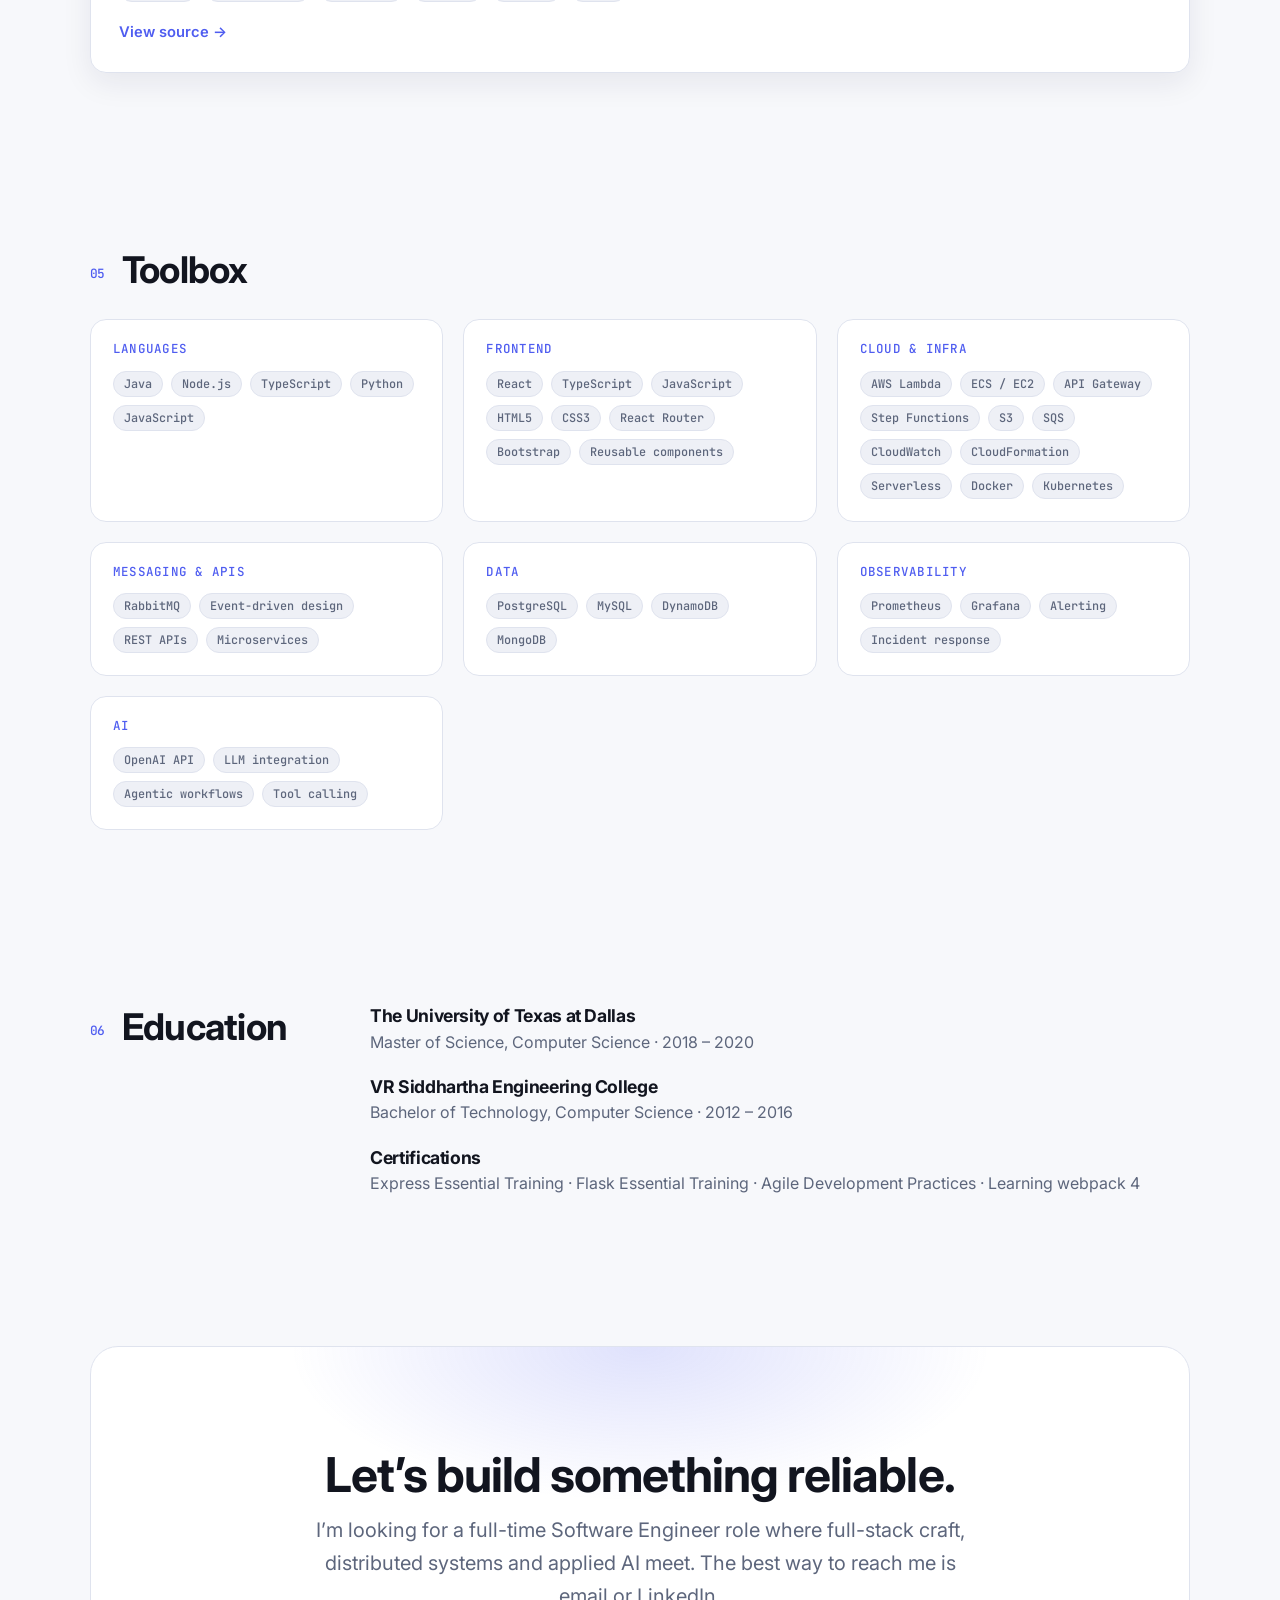
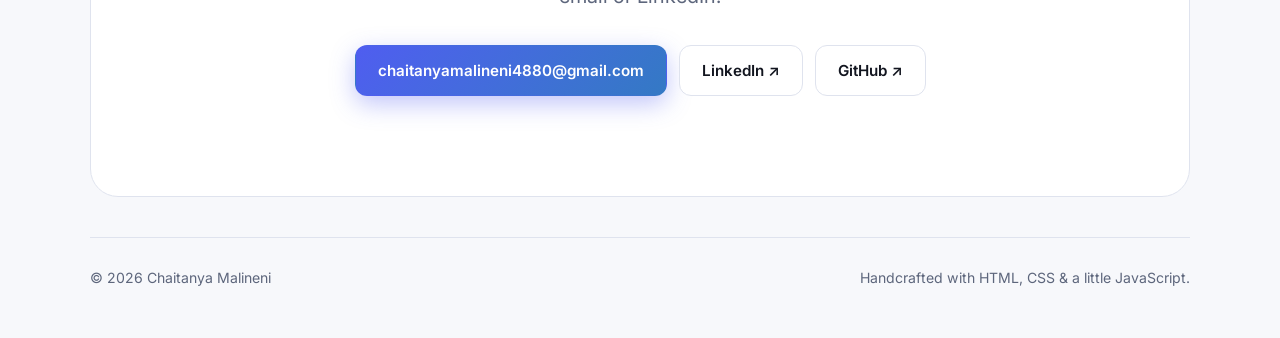
==== commit c7380365: "Update hero headline to full-stack Co-Authored-By: Claude Sonnet 5.5 <noreply@anthropic.com>" ====
--- a/index.html
+++ b/index.html
@@ -35,7 +35,7 @@
   <!-- HERO -->
   <section class="hero container">
     <p class="eyebrow"><span class="dot"></span> Dallas–Fort Worth, TX · Open to Software Engineer roles</p>
-    <h1>I build the backend systems<br>that <em>never go down.</em></h1>
+    <h1>I build full-stack products<br>that <em>never go down.</em></h1>
     <p class="lead">Senior Full-Stack Engineer with 8+ years across the stack — from React interfaces to distributed, event-driven platforms and microservices — now building AI-powered services and agentic workflows on top of them.</p>
     <div class="hero-actions">
       <a class="btn primary" href="#projects">See my work</a>
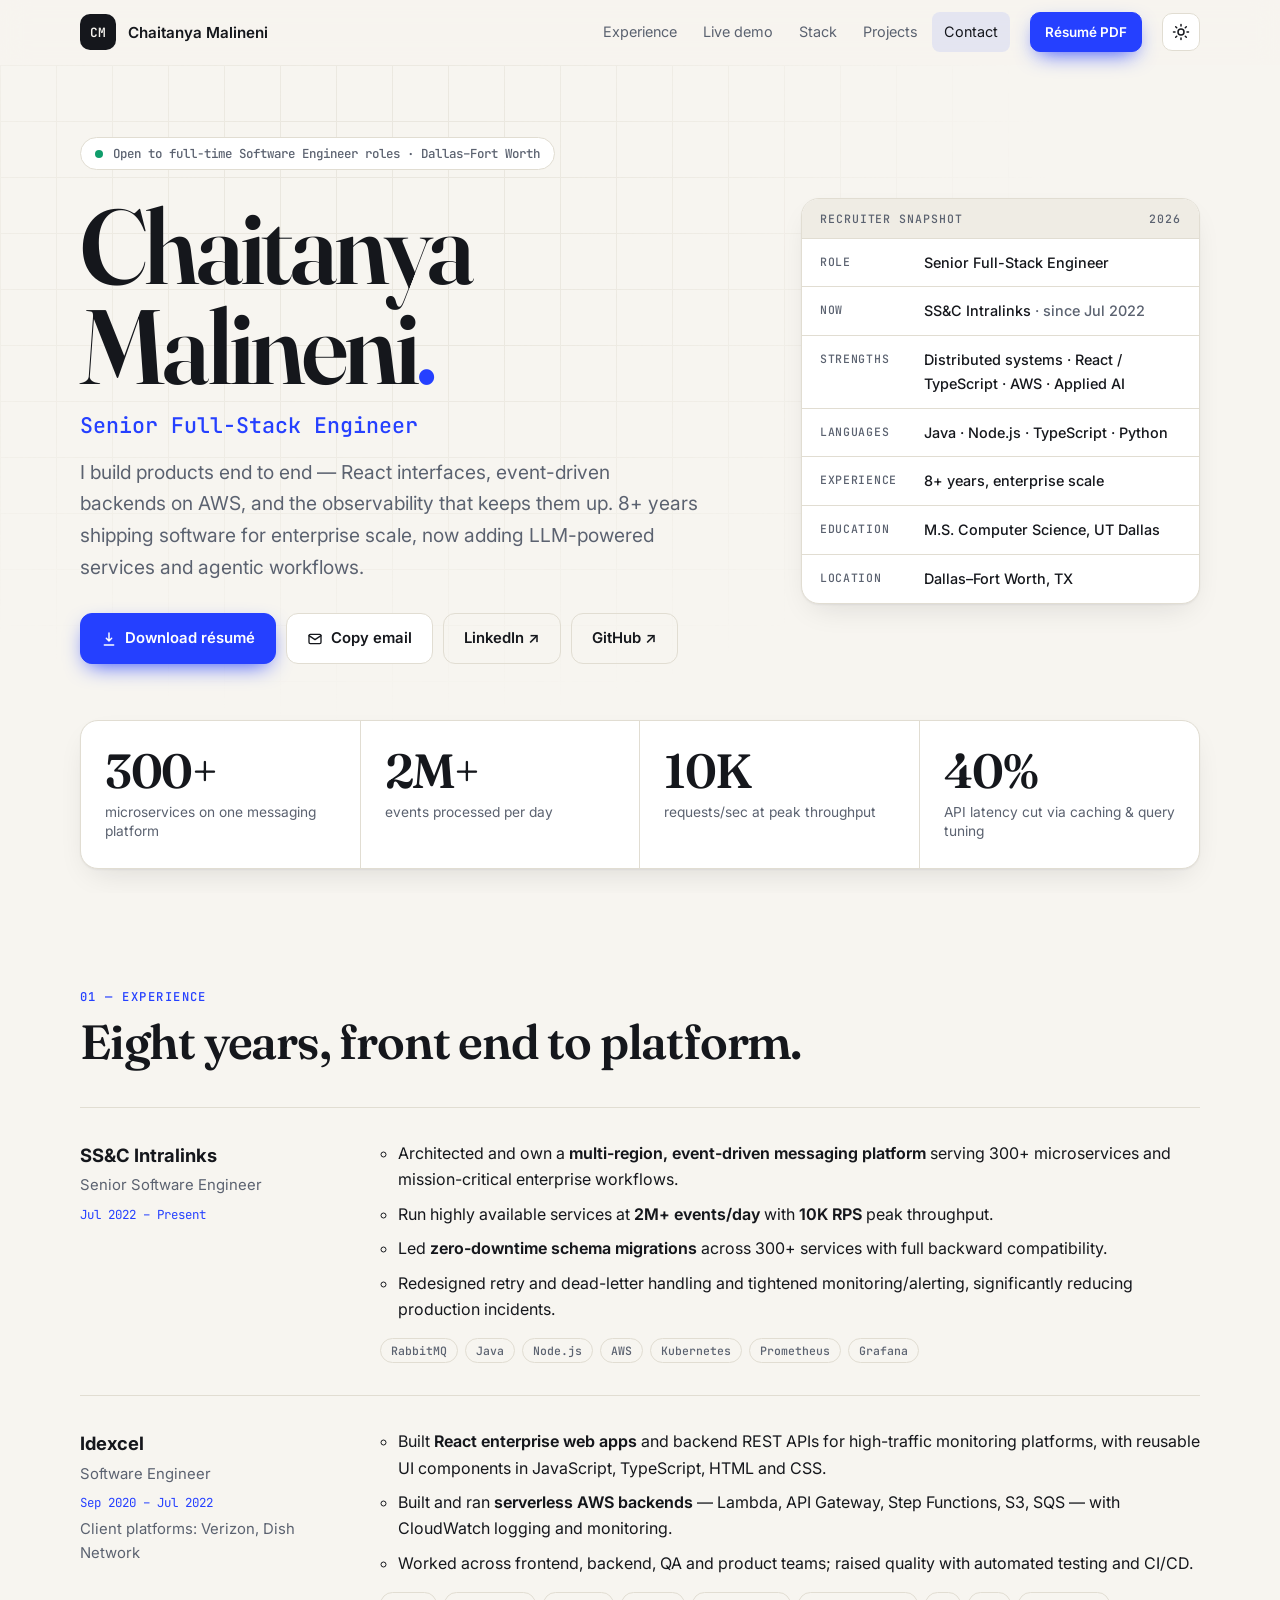
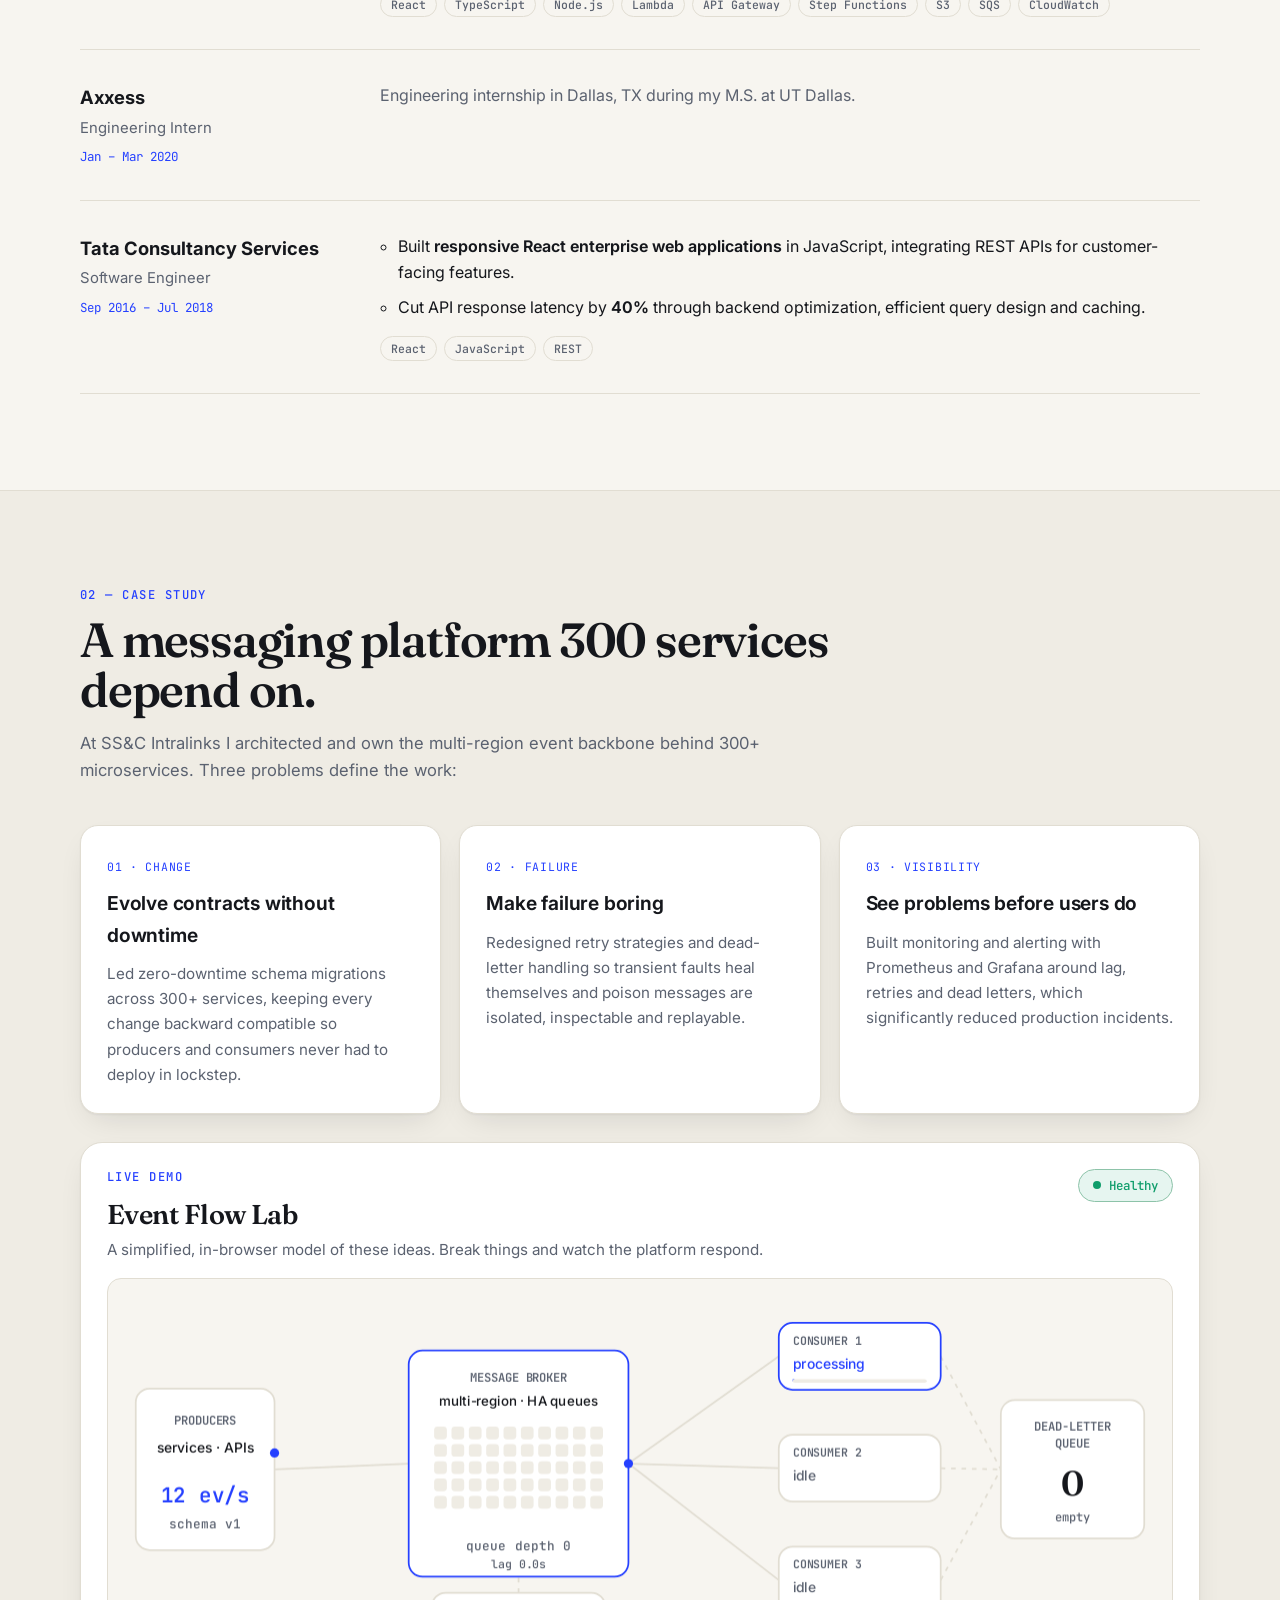
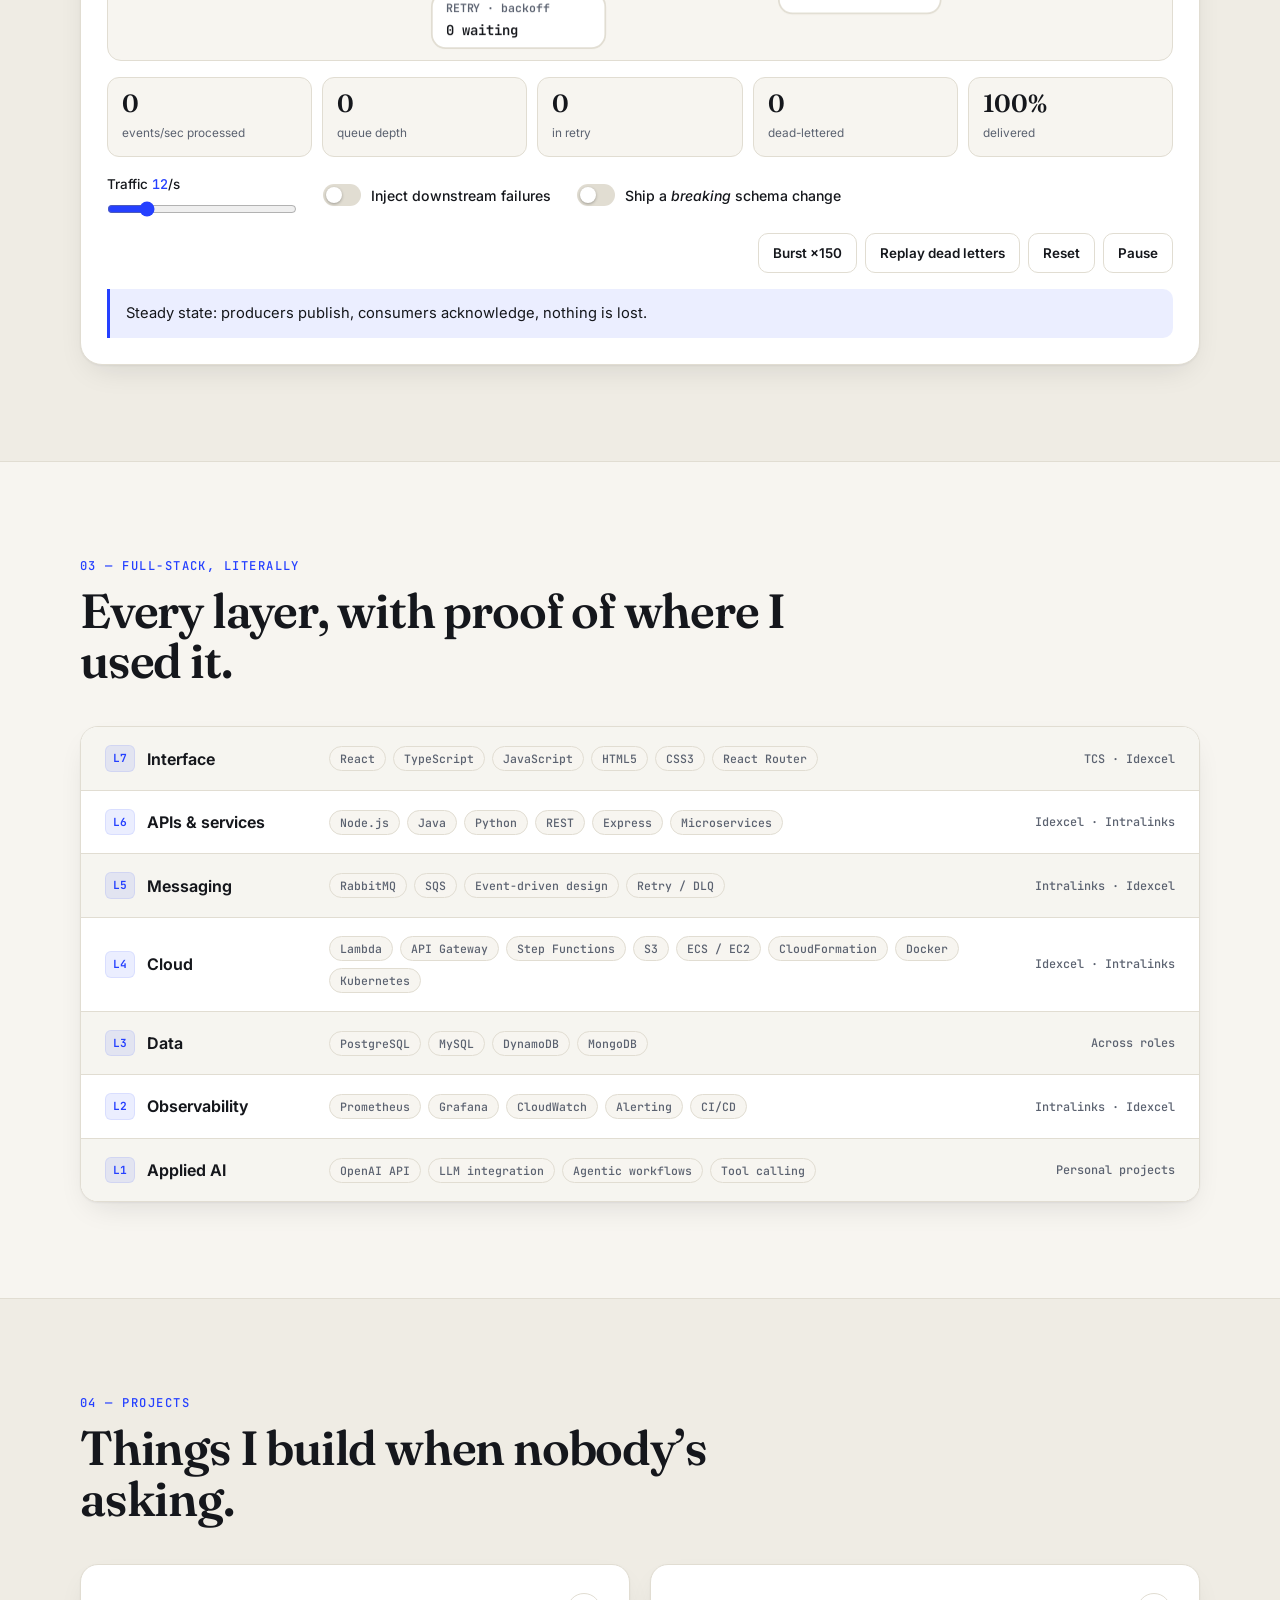
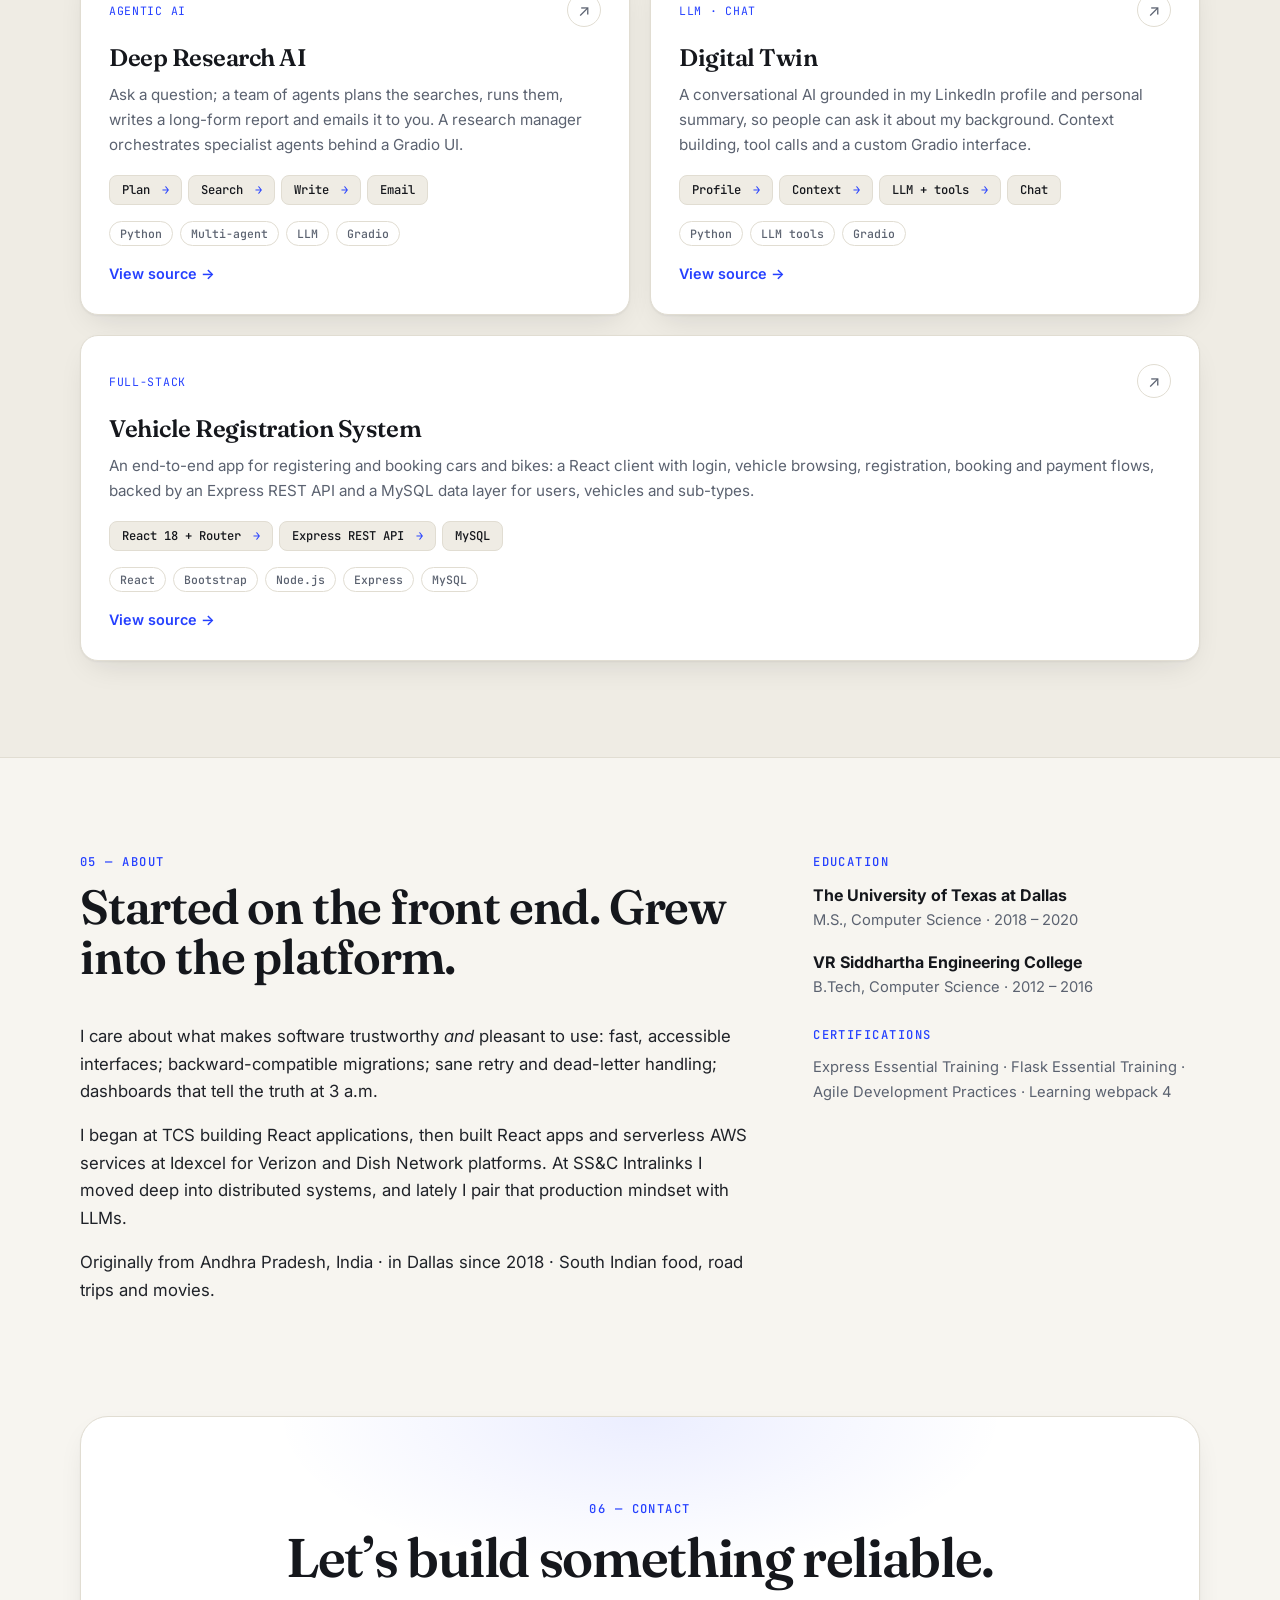
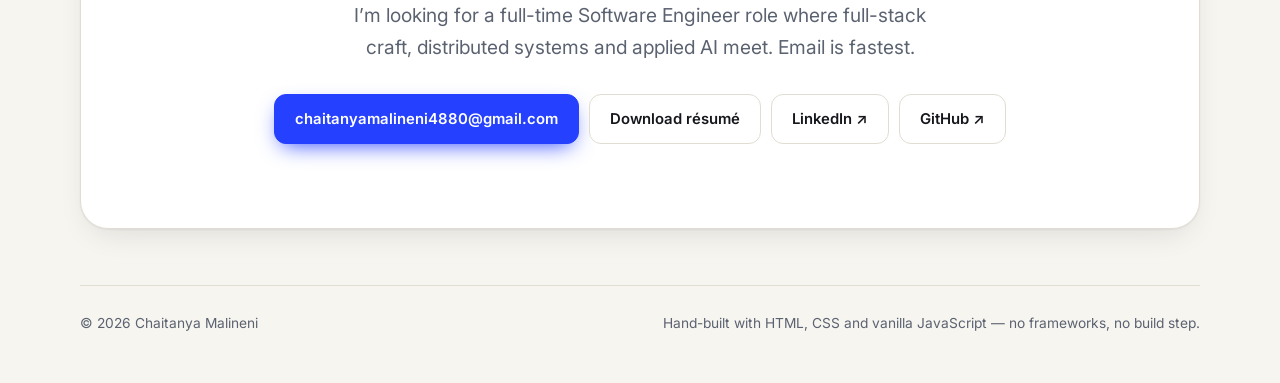
==== commit 7b86e29a: "Redesign portfolio: recruiter snapshot, Event Flow Lab, case study, resume PDF, SEO Co-Authored-By: " ====
--- a/index.html
+++ b/index.html
@@ -4,243 +4,278 @@
 <meta charset="utf-8">
 <meta name="viewport" content="width=device-width, initial-scale=1">
 <title>Chaitanya Malineni — Senior Full-Stack Engineer</title>
-<meta name="description" content="Senior Full-Stack Engineer with 8+ years building React front ends, distributed event-driven backends and AI-powered services. 300+ microservices, 2M+ events/day, 10K RPS peak.">
+<meta name="description" content="Senior Full-Stack Engineer with 8+ years building React front ends, event-driven backends on AWS and AI-powered services. 300+ microservices, 2M+ events/day, 10K RPS peak.">
+<link rel="canonical" href="https://chaitanyamalineni.github.io/">
 <meta property="og:title" content="Chaitanya Malineni — Senior Full-Stack Engineer">
-<meta property="og:description" content="Full-stack engineering from React UIs to event-driven platforms and agentic AI workflows. 8+ years, 300+ microservices, 2M+ events/day.">
+<meta property="og:description" content="From React interfaces to event-driven platforms serving 300+ microservices. Try the live Event Flow Lab.">
 <meta property="og:type" content="website">
-<meta name="theme-color" content="#0b0d12">
+<meta property="og:url" content="https://chaitanyamalineni.github.io/">
+<meta property="og:image" content="https://chaitanyamalineni.github.io/og.png">
+<meta property="og:image:width" content="1200">
+<meta property="og:image:height" content="630">
+<meta name="twitter:card" content="summary_large_image">
+<meta name="twitter:image" content="https://chaitanyamalineni.github.io/og.png">
+<meta name="theme-color" content="#f7f5f0" media="(prefers-color-scheme: light)">
+<meta name="theme-color" content="#0b0d11" media="(prefers-color-scheme: dark)">
 <link rel="icon" href="favicon.svg" type="image/svg+xml">
+<script>
+  try{var t=localStorage.getItem('theme');if(t)document.documentElement.dataset.theme=t;
+  else if(matchMedia('(prefers-color-scheme: dark)').matches)document.documentElement.dataset.theme='dark';}catch(e){}
+</script>
 <link rel="preconnect" href="https://fonts.googleapis.com">
 <link rel="preconnect" href="https://fonts.gstatic.com" crossorigin>
-<link href="https://fonts.googleapis.com/css2?family=Inter:wght@400;500;600;700;800&family=JetBrains+Mono:wght@400;500&display=swap" rel="stylesheet">
+<link href="https://fonts.googleapis.com/css2?family=Fraunces:opsz,wght@9..144,500;9..144,600;9..144,700&family=Inter:wght@400;500;600;700&family=JetBrains+Mono:wght@400;500&display=swap" rel="stylesheet">
 <link rel="stylesheet" href="style.css">
+<script type="application/ld+json">
+{"@context":"https://schema.org","@type":"Person","name":"Chaitanya Malineni","jobTitle":"Senior Full-Stack Engineer","url":"https://chaitanyamalineni.github.io/","email":"mailto:chaitanyamalineni4880@gmail.com","sameAs":["https://www.linkedin.com/in/chaitanya-malineni","https://github.com/CHAITANYAMALINENI"],"worksFor":{"@type":"Organization","name":"SS&C Intralinks"},"alumniOf":[{"@type":"CollegeOrUniversity","name":"The University of Texas at Dallas"},{"@type":"CollegeOrUniversity","name":"VR Siddhartha Engineering College"}],"address":{"@type":"PostalAddress","addressLocality":"Dallas–Fort Worth","addressRegion":"TX","addressCountry":"US"},"knowsAbout":["Distributed systems","Event-driven architecture","React","TypeScript","Node.js","Java","AWS","Microservices","LLM applications"]}
+</script>
 </head>
 <body>
-<div class="glow" aria-hidden="true"></div>
+<a class="skip" href="#main">Skip to content</a>
+<div class="progress" id="progress" aria-hidden="true"></div>
 
 <header class="nav" id="nav">
-  <a href="#top" class="logo" aria-label="Home"><span>CM</span></a>
-  <nav aria-label="Primary">
-    <a href="#impact">Impact</a>
+  <a href="#top" class="brand" aria-label="Chaitanya Malineni — home"><span class="mono-mark">CM</span><span class="brand-name">Chaitanya Malineni</span></a>
+  <nav aria-label="Primary" id="menu">
     <a href="#experience">Experience</a>
-    <a href="#architecture">Architecture</a>
+    <a href="#lab">Live demo</a>
+    <a href="#stack">Stack</a>
     <a href="#projects">Projects</a>
-    <a href="#skills">Skills</a>
-    <a href="#contact" class="cta-sm">Contact</a>
+    <a href="#contact">Contact</a>
   </nav>
-  <button id="theme" class="icon-btn" aria-label="Toggle theme" title="Toggle theme">◐</button>
+  <a class="btn sm primary hide-sm" href="resume.pdf" download>Résumé&nbsp;PDF</a>
+  <button id="theme" class="icon-btn" aria-label="Toggle light / dark theme" title="Toggle theme">
+    <svg viewBox="0 0 24 24" width="18" height="18" fill="none" stroke="currentColor" stroke-width="2" stroke-linecap="round"><circle cx="12" cy="12" r="4"/><path d="M12 2v2M12 20v2M4.9 4.9l1.4 1.4M17.7 17.7l1.4 1.4M2 12h2M20 12h2M4.9 19.1l1.4-1.4M17.7 6.3l1.4-1.4"/></svg>
+  </button>
 </header>
 
-<main id="top">
-  <!-- HERO -->
-  <section class="hero container">
-    <p class="eyebrow"><span class="dot"></span> Dallas–Fort Worth, TX · Open to Software Engineer roles</p>
-    <h1>I build full-stack products<br>that <em>never go down.</em></h1>
-    <p class="lead">Senior Full-Stack Engineer with 8+ years across the stack — from React interfaces to distributed, event-driven platforms and microservices — now building AI-powered services and agentic workflows on top of them.</p>
-    <div class="hero-actions">
-      <a class="btn primary" href="#projects">See my work</a>
-      <a class="btn" href="https://www.linkedin.com/in/chaitanya-malineni" target="_blank" rel="noopener">LinkedIn ↗</a>
-      <a class="btn" href="https://github.com/CHAITANYAMALINENI" target="_blank" rel="noopener">GitHub ↗</a>
-    </div>
-    <div class="terminal" aria-hidden="true">
-      <div class="t-bar"><i></i><i></i><i></i><span>~/chaitanya — platform.status</span></div>
-      <pre id="term"></pre>
-    </div>
-  </section>
-
-  <!-- METRICS -->
-  <section class="container" id="impact">
-    <div class="metrics">
-      <div class="metric"><b data-count="300" data-suffix="+">0</b><span>microservices served by one messaging platform</span></div>
-      <div class="metric"><b data-count="2" data-suffix="M+">0</b><span>events processed per day</span></div>
-      <div class="metric"><b data-count="10" data-suffix="K">0</b><span>requests/sec at peak throughput</span></div>
-      <div class="metric"><b data-count="40" data-suffix="%">0</b><span>API latency reduction via caching &amp; query tuning</span></div>
-    </div>
-  </section>
-
-  <!-- ABOUT -->
-  <section class="container two-col" id="about">
-    <div>
-      <h2><span class="num">01</span> About</h2>
-    </div>
-    <div class="prose">
-      <p>I’m a full-stack engineer who started on the front end and grew into the backend. I care about the things that make software trustworthy and pleasant to use: fast, accessible interfaces, backward-compatible migrations, sane retry and dead-letter handling, dashboards that tell the truth at 3 a.m.</p>
-      <p>At SS&amp;C Intralinks I architected and own a multi-region, event-driven messaging platform that carries mission-critical enterprise workflows for 300+ microservices. Before that I built React-based enterprise web apps and reusable UI components alongside serverless Node.js services on AWS at Idexcel (Verizon and Dish Network platforms), and started my career at TCS building React front ends and optimizing enterprise APIs.</p>
-      <p>Lately I’ve been pairing that production mindset with LLMs — building multi-agent research pipelines and a digital twin of my own profile.</p>
-      <p class="muted">Originally from Andhra Pradesh, India · in Dallas since 2018 · M.S. from UT Dallas · South Indian food, road trips and movies.</p>
-    </div>
-  </section>
-
-  <!-- EXPERIENCE -->
-  <section class="container" id="experience">
-    <h2><span class="num">02</span> Experience</h2>
-    <ol class="timeline">
-      <li class="reveal">
-        <div class="when">Jul 2022 — Present</div>
-        <div class="what">
-          <h3>Senior Software Engineer <span>· SS&amp;C Intralinks</span></h3>
-          <ul>
-            <li>Architected and own a <b>multi-region event-driven messaging platform</b> supporting 300+ microservices and mission-critical enterprise workflows.</li>
-            <li>Operate highly available services at <b>2M+ events/day</b> with <b>10K RPS</b> peak throughput.</li>
-            <li>Led <b>zero-downtime schema migrations</b> with full backward compatibility across 300+ services.</li>
-            <li>Redesigned retry and dead-letter handling and added monitoring/alerting, significantly reducing production incidents.</li>
-          </ul>
-          <div class="tags"><i>RabbitMQ</i><i>Java</i><i>Node.js</i><i>AWS</i><i>Kubernetes</i><i>Prometheus</i><i>Grafana</i></div>
+<main id="main">
+<!-- ============ HERO ============ -->
+<section class="hero" id="top">
+  <div class="container hero-grid">
+    <div class="hero-copy">
+      <p class="status"><span class="pulse"></span> Open to full-time Software Engineer roles · Dallas–Fort Worth</p>
+      <h1>Chaitanya<br>Malineni<span class="stop">.</span></h1>
+      <p class="role">Senior Full-Stack Engineer</p>
+      <p class="lead">I build products end to end — React interfaces, event-driven backends on AWS, and the observability that keeps them up. 8+ years shipping software for enterprise scale, now adding LLM-powered services and agentic workflows.</p>
+      <div class="cta">
+        <a class="btn primary" href="resume.pdf" download>
+          <svg viewBox="0 0 24 24" width="16" height="16" fill="none" stroke="currentColor" stroke-width="2.2" stroke-linecap="round" stroke-linejoin="round"><path d="M12 3v12m0 0l-4-4m4 4l4-4M5 21h14"/></svg>
+          Download résumé
+        </a>
+        <button class="btn" id="copy-email" type="button" data-email="chaitanyamalineni4880@gmail.com">
+          <svg viewBox="0 0 24 24" width="16" height="16" fill="none" stroke="currentColor" stroke-width="2" stroke-linecap="round" stroke-linejoin="round"><rect x="3" y="5" width="18" height="14" rx="2"/><path d="M3 7l9 6 9-6"/></svg>
+          <span id="copy-label">Copy email</span>
+        </button>
+        <a class="btn ghost" href="https://www.linkedin.com/in/chaitanya-malineni" target="_blank" rel="noopener">LinkedIn&nbsp;↗</a>
+        <a class="btn ghost" href="https://github.com/CHAITANYAMALINENI" target="_blank" rel="noopener">GitHub&nbsp;↗</a>
+      </div>
+    </div>
+
+    <aside class="spec" aria-label="Recruiter snapshot">
+      <div class="spec-head"><span>Recruiter snapshot</span><span class="mono">2026</span></div>
+      <dl>
+        <div><dt>Role</dt><dd>Senior Full-Stack Engineer</dd></div>
+        <div><dt>Now</dt><dd>SS&amp;C Intralinks <span class="muted">· since Jul 2022</span></dd></div>
+        <div><dt>Strengths</dt><dd>Distributed systems · React / TypeScript · AWS · Applied AI</dd></div>
+        <div><dt>Languages</dt><dd>Java · Node.js · TypeScript · Python</dd></div>
+        <div><dt>Experience</dt><dd>8+ years, enterprise scale</dd></div>
+        <div><dt>Education</dt><dd>M.S. Computer Science, UT Dallas</dd></div>
+        <div><dt>Location</dt><dd>Dallas–Fort Worth, TX</dd></div>
+      </dl>
+    </aside>
+  </div>
+
+  <div class="container">
+    <div class="metrics" id="impact">
+      <div class="metric"><b data-count="300" data-suffix="+">300+</b><span>microservices on one messaging platform</span></div>
+      <div class="metric"><b data-count="2" data-suffix="M+">2M+</b><span>events processed per day</span></div>
+      <div class="metric"><b data-count="10" data-suffix="K">10K</b><span>requests/sec at peak throughput</span></div>
+      <div class="metric"><b data-count="40" data-suffix="%">40%</b><span>API latency cut via caching &amp; query tuning</span></div>
+    </div>
+  </div>
+</section>
+
+<!-- ============ EXPERIENCE ============ -->
+<section class="container block" id="experience">
+  <header class="sec-head"><p class="kicker">01 — Experience</p><h2>Eight years, front end to platform.</h2></header>
+  <ol class="jobs">
+    <li class="job reveal">
+      <div class="job-meta"><b>SS&amp;C Intralinks</b><span>Senior Software Engineer</span><span class="mono">Jul 2022 – Present</span></div>
+      <div class="job-body">
+        <ul>
+          <li>Architected and own a <b>multi-region, event-driven messaging platform</b> serving 300+ microservices and mission-critical enterprise workflows.</li>
+          <li>Run highly available services at <b>2M+ events/day</b> with <b>10K RPS</b> peak throughput.</li>
+          <li>Led <b>zero-downtime schema migrations</b> across 300+ services with full backward compatibility.</li>
+          <li>Redesigned retry and dead-letter handling and tightened monitoring/alerting, significantly reducing production incidents.</li>
+        </ul>
+        <div class="chips"><i>RabbitMQ</i><i>Java</i><i>Node.js</i><i>AWS</i><i>Kubernetes</i><i>Prometheus</i><i>Grafana</i></div>
+      </div>
+    </li>
+    <li class="job reveal">
+      <div class="job-meta"><b>Idexcel</b><span>Software Engineer</span><span class="mono">Sep 2020 – Jul 2022</span><span class="muted sm">Client platforms: Verizon, Dish Network</span></div>
+      <div class="job-body">
+        <ul>
+          <li>Built <b>React enterprise web apps</b> and backend REST APIs for high-traffic monitoring platforms, with reusable UI components in JavaScript, TypeScript, HTML and CSS.</li>
+          <li>Built and ran <b>serverless AWS backends</b> — Lambda, API Gateway, Step Functions, S3, SQS — with CloudWatch logging and monitoring.</li>
+          <li>Worked across frontend, backend, QA and product teams; raised quality with automated testing and CI/CD.</li>
+        </ul>
+        <div class="chips"><i>React</i><i>TypeScript</i><i>Node.js</i><i>Lambda</i><i>API Gateway</i><i>Step Functions</i><i>S3</i><i>SQS</i><i>CloudWatch</i></div>
+      </div>
+    </li>
+    <li class="job reveal">
+      <div class="job-meta"><b>Axxess</b><span>Engineering Intern</span><span class="mono">Jan – Mar 2020</span></div>
+      <div class="job-body"><p class="muted">Engineering internship in Dallas, TX during my M.S. at UT Dallas.</p></div>
+    </li>
+    <li class="job reveal">
+      <div class="job-meta"><b>Tata Consultancy Services</b><span>Software Engineer</span><span class="mono">Sep 2016 – Jul 2018</span></div>
+      <div class="job-body">
+        <ul>
+          <li>Built <b>responsive React enterprise web applications</b> in JavaScript, integrating REST APIs for customer-facing features.</li>
+          <li>Cut API response latency by <b>40%</b> through backend optimization, efficient query design and caching.</li>
+        </ul>
+        <div class="chips"><i>React</i><i>JavaScript</i><i>REST</i></div>
+      </div>
+    </li>
+  </ol>
+</section>
+
+<!-- ============ CASE STUDY + LAB ============ -->
+<section class="block alt" id="case">
+  <div class="container">
+    <header class="sec-head"><p class="kicker">02 — Case study</p><h2>A messaging platform 300 services depend on.</h2>
+      <p class="sub">At SS&amp;C Intralinks I architected and own the multi-region event backbone behind 300+ microservices. Three problems define the work:</p></header>
+    <div class="trio">
+      <article class="reveal"><span class="mono tag">01 · Change</span><h3>Evolve contracts without downtime</h3><p>Led zero-downtime schema migrations across 300+ services, keeping every change backward compatible so producers and consumers never had to deploy in lockstep.</p></article>
+      <article class="reveal"><span class="mono tag">02 · Failure</span><h3>Make failure boring</h3><p>Redesigned retry strategies and dead-letter handling so transient faults heal themselves and poison messages are isolated, inspectable and replayable.</p></article>
+      <article class="reveal"><span class="mono tag">03 · Visibility</span><h3>See problems before users do</h3><p>Built monitoring and alerting with Prometheus and Grafana around lag, retries and dead letters, which significantly reduced production incidents.</p></article>
+    </div>
+
+    <div class="lab reveal" id="lab" aria-labelledby="lab-title">
+      <div class="lab-head">
+        <div>
+          <p class="kicker">Live demo</p>
+          <h3 id="lab-title">Event Flow Lab</h3>
+          <p class="sub">A simplified, in-browser model of these ideas. Break things and watch the platform respond.</p>
         </div>
-      </li>
-      <li class="reveal">
-        <div class="when">Jul 2022 — Apr 2025</div>
-        <div class="what">
-          <h3>Software Engineer <span>· SS&amp;C Intralinks</span></h3>
-          <p class="muted">Earlier role at the same company, before promotion to Senior.</p>
+        <div class="health" id="health" role="status"><span class="hdot"></span><span id="health-text">Healthy</span></div>
+      </div>
+
+      <div class="lab-stage"><canvas id="labcanvas" aria-hidden="true"></canvas></div>
+
+      <div class="lab-stats" aria-hidden="true">
+        <div><b id="s-tps">0</b><span>events/sec processed</span></div>
+        <div><b id="s-q">0</b><span>queue depth</span></div>
+        <div><b id="s-r">0</b><span>in retry</span></div>
+        <div><b id="s-d">0</b><span>dead-lettered</span></div>
+        <div><b id="s-ok">100%</b><span>delivered</span></div>
+      </div>
+
+      <div class="lab-controls">
+        <label class="ctl"><span>Traffic <output id="rate-out">12</output>/s</span><input type="range" id="rate" min="1" max="60" value="12"></label>
+        <label class="tog"><input type="checkbox" id="fail"><span class="sw"></span><span>Inject downstream failures</span></label>
+        <label class="tog"><input type="checkbox" id="breaking"><span class="sw"></span><span>Ship a <em>breaking</em> schema change</span></label>
+        <div class="ctl-btns">
+          <button class="btn sm" id="burst" type="button">Burst ×150</button>
+          <button class="btn sm" id="replay" type="button">Replay dead letters</button>
+          <button class="btn sm ghost" id="reset" type="button">Reset</button>
+          <button class="btn sm" id="pause" type="button" aria-pressed="false">Pause</button>
         </div>
-      </li>
-      <li class="reveal">
-        <div class="when">Sep 2020 — Jul 2022</div>
-        <div class="what">
-          <h3>Software Engineer <span>· Idexcel · Dallas, TX</span></h3>
-          <p class="muted">Client platforms: Verizon, Dish Network</p>
-          <ul>
-            <li>Developed <b>React-based enterprise web applications</b> and backend REST APIs for high-traffic monitoring platforms, delivering scalable customer-facing features.</li>
-            <li>Built <b>reusable UI components</b> in JavaScript, TypeScript, HTML and CSS, improving usability and maintainability.</li>
-            <li>Built and ran <b>serverless AWS backends</b> (Lambda, API Gateway, Step Functions, S3, SQS) for client platforms including Dish Network, with <b>CloudWatch</b> logging and monitoring.</li>
-            <li>Worked across frontend, backend, QA and product teams to integrate REST APIs and improve application performance and user experience.</li>
-            <li>Raised quality through automated testing, CI/CD pipelines and production monitoring.</li>
-          </ul>
-          <div class="tags"><i>React</i><i>TypeScript</i><i>HTML/CSS</i><i>Node.js</i><i>AWS</i><i>Lambda</i><i>API Gateway</i><i>Step Functions</i><i>S3</i><i>SQS</i><i>CloudWatch</i><i>CI/CD</i></div>
-        </div>
-      </li>
-      <li class="reveal">
-        <div class="when">Jan — Mar 2020</div>
-        <div class="what"><h3>Engineering Intern <span>· Axxess · Dallas, TX</span></h3></div>
-      </li>
-      <li class="reveal">
-        <div class="when">Sep 2016 — Jul 2018</div>
-        <div class="what">
-          <h3>Software Engineer <span>· Tata Consultancy Services · Mumbai</span></h3>
-          <ul>
-            <li>Built <b>responsive React enterprise web applications</b> in JavaScript and integrated REST APIs to deliver customer-facing features.</li>
-            <li>Cut API response latency by <b>40%</b> through backend optimization, efficient query design and caching.</li>
-            <li>Improved API scalability and distributed-system performance by modernizing enterprise backend services.</li>
-          </ul>
-          <div class="tags"><i>React</i><i>JavaScript</i><i>REST</i></div>
-        </div>
-      </li>
-    </ol>
-  </section>
-
-  <!-- ARCHITECTURE -->
-  <section class="container" id="architecture">
-    <h2><span class="num">03</span> What I design</h2>
-    <p class="section-sub">A simplified view of the kind of event-driven platform I architect and operate — built for isolation, replay and graceful failure.</p>
-    <div class="diagram reveal">
-      <svg viewBox="0 0 960 360" role="img" aria-label="Event-driven architecture: producers publish to a broker; consumers read from queues with retry and dead-letter queues; observability spans everything">
-        <defs>
-          <marker id="ar" viewBox="0 0 10 10" refX="9" refY="5" markerWidth="7" markerHeight="7" orient="auto"><path d="M0 0L10 5L0 10z" fill="var(--accent)"/></marker>
-          <marker id="ar2" viewBox="0 0 10 10" refX="9" refY="5" markerWidth="7" markerHeight="7" orient="auto"><path d="M0 0L10 5L0 10z" fill="var(--warn)"/></marker>
-        </defs>
-        <g class="node"><rect x="20" y="40" width="170" height="64" rx="12"/><text x="105" y="68">Producer services</text><text x="105" y="88" class="sm">REST / SDK</text></g>
-        <g class="node"><rect x="20" y="140" width="170" height="64" rx="12"/><text x="105" y="168">Producer services</text><text x="105" y="188" class="sm">Lambda / ECS</text></g>
-        <g class="node"><rect x="20" y="240" width="170" height="64" rx="12"/><text x="105" y="268">Schema registry</text><text x="105" y="288" class="sm">versioned contracts</text></g>
-
-        <g class="node hot"><rect x="300" y="70" width="190" height="170" rx="16"/><text x="395" y="115">Multi-region</text><text x="395" y="140">message broker</text><text x="395" y="175" class="sm">RabbitMQ · HA queues</text><text x="395" y="195" class="sm">2M+ events/day</text><text x="395" y="215" class="sm">10K RPS peak</text></g>
-
-        <g class="node"><rect x="600" y="40" width="170" height="64" rx="12"/><text x="685" y="68">Consumer group</text><text x="685" y="88" class="sm">idempotent handlers</text></g>
-        <g class="node"><rect x="600" y="140" width="170" height="64" rx="12"/><text x="685" y="168">Retry queues</text><text x="685" y="188" class="sm">backoff + jitter</text></g>
-        <g class="node warn"><rect x="600" y="240" width="170" height="64" rx="12"/><text x="685" y="268">Dead-letter queue</text><text x="685" y="288" class="sm">alert · inspect · replay</text></g>
-
-        <g class="node"><rect x="840" y="90" width="100" height="130" rx="12"/><text x="890" y="150">300+</text><text x="890" y="172" class="sm">microservices</text></g>
-
-        <path class="flow" d="M190 72 H300" marker-end="url(#ar)"/>
-        <path class="flow" d="M190 172 H300" marker-end="url(#ar)"/>
-        <path class="flow dashed" d="M105 240 V215 H245 V155 H300" marker-end="url(#ar)"/>
-        <path class="flow" d="M490 100 H545 V72 H600" marker-end="url(#ar)"/>
-        <path class="flow" d="M490 172 H600" marker-end="url(#ar)"/>
-        <path class="flow warnp" d="M685 204 V240" marker-end="url(#ar2)"/>
-        <path class="flow" d="M770 72 H805 V130 H840" marker-end="url(#ar)"/>
-        <path class="flow warnp dashed" d="M600 160 H560 V120" marker-end="url(#ar2)"/>
-
-        <g class="obs"><rect x="20" y="326" width="920" height="26" rx="13"/><text x="480" y="344">Observability — Prometheus metrics · Grafana dashboards · alerting on lag, retries and DLQ depth</text></g>
-      </svg>
-    </div>
-    <ul class="pills reveal">
-      <li>Zero-downtime schema evolution</li><li>At-least-once delivery + idempotency</li><li>Retry with backoff &amp; dead-lettering</li><li>Multi-region high availability</li><li>SLO-driven alerting</li>
-    </ul>
-  </section>
-
-  <!-- PROJECTS -->
-  <section class="container" id="projects">
-    <h2><span class="num">04</span> Selected projects</h2>
-    <p class="section-sub">Side projects where I explore agentic AI and automation — the same engineering habits, applied to new problems.</p>
+      </div>
+      <p class="lab-note" id="lab-note">Steady state: producers publish, consumers acknowledge, nothing is lost.</p>
+      <p class="sr-only" id="lab-live" aria-live="polite"></p>
+    </div>
+  </div>
+</section>
+
+<!-- ============ STACK ============ -->
+<section class="container block" id="stack">
+  <header class="sec-head"><p class="kicker">03 — Full-stack, literally</p><h2>Every layer, with proof of where I used it.</h2></header>
+  <div class="layers">
+    <div class="layer reveal"><div class="l-name"><span class="mono">L7</span>Interface</div><div class="chips"><i>React</i><i>TypeScript</i><i>JavaScript</i><i>HTML5</i><i>CSS3</i><i>React Router</i></div><div class="l-proof">TCS · Idexcel</div></div>
+    <div class="layer reveal"><div class="l-name"><span class="mono">L6</span>APIs &amp; services</div><div class="chips"><i>Node.js</i><i>Java</i><i>Python</i><i>REST</i><i>Express</i><i>Microservices</i></div><div class="l-proof">Idexcel · Intralinks</div></div>
+    <div class="layer reveal"><div class="l-name"><span class="mono">L5</span>Messaging</div><div class="chips"><i>RabbitMQ</i><i>SQS</i><i>Event-driven design</i><i>Retry / DLQ</i></div><div class="l-proof">Intralinks · Idexcel</div></div>
+    <div class="layer reveal"><div class="l-name"><span class="mono">L4</span>Cloud</div><div class="chips"><i>Lambda</i><i>API Gateway</i><i>Step Functions</i><i>S3</i><i>ECS / EC2</i><i>CloudFormation</i><i>Docker</i><i>Kubernetes</i></div><div class="l-proof">Idexcel · Intralinks</div></div>
+    <div class="layer reveal"><div class="l-name"><span class="mono">L3</span>Data</div><div class="chips"><i>PostgreSQL</i><i>MySQL</i><i>DynamoDB</i><i>MongoDB</i></div><div class="l-proof">Across roles</div></div>
+    <div class="layer reveal"><div class="l-name"><span class="mono">L2</span>Observability</div><div class="chips"><i>Prometheus</i><i>Grafana</i><i>CloudWatch</i><i>Alerting</i><i>CI/CD</i></div><div class="l-proof">Intralinks · Idexcel</div></div>
+    <div class="layer reveal"><div class="l-name"><span class="mono">L1</span>Applied AI</div><div class="chips"><i>OpenAI API</i><i>LLM integration</i><i>Agentic workflows</i><i>Tool calling</i></div><div class="l-proof">Personal projects</div></div>
+  </div>
+</section>
+
+<!-- ============ PROJECTS ============ -->
+<section class="block alt" id="projects">
+  <div class="container">
+    <header class="sec-head"><p class="kicker">04 — Projects</p><h2>Things I build when nobody’s asking.</h2></header>
     <div class="cards">
       <article class="card reveal">
-        <div class="card-top"><span class="badge">Agentic AI</span><a href="https://github.com/CHAITANYAMALINENI/deep-research-ai" target="_blank" rel="noopener" aria-label="deep-research-ai on GitHub">↗</a></div>
+        <div class="card-top"><span class="mono tag">Agentic AI</span><a class="arrow" href="https://github.com/CHAITANYAMALINENI/deep-research-ai" target="_blank" rel="noopener" aria-label="Deep Research AI on GitHub">↗</a></div>
         <h3>Deep Research AI</h3>
-        <p>A multi-agent pipeline that takes a question, plans a set of web searches, runs them, writes a long-form report and emails it to you. Specialized agents (planner, search, writer, email) are orchestrated by a research manager and served through a Gradio UI.</p>
-        <div class="tags"><i>Python</i><i>Multi-agent</i><i>LLM</i><i>Gradio</i></div>
-        <a class="link" href="https://github.com/CHAITANYAMALINENI/deep-research-ai" target="_blank" rel="noopener">View source →</a>
+        <p>Ask a question; a team of agents plans the searches, runs them, writes a long-form report and emails it to you. A research manager orchestrates specialist agents behind a Gradio UI.</p>
+        <ol class="flow"><li>Plan</li><li>Search</li><li>Write</li><li>Email</li></ol>
+        <div class="chips"><i>Python</i><i>Multi-agent</i><i>LLM</i><i>Gradio</i></div>
+        <a class="more" href="https://github.com/CHAITANYAMALINENI/deep-research-ai" target="_blank" rel="noopener">View source →</a>
       </article>
-
       <article class="card reveal">
-        <div class="card-top"><span class="badge">LLM · Chat</span><a href="https://github.com/CHAITANYAMALINENI/my-digital-twin-ai" target="_blank" rel="noopener" aria-label="my-digital-twin-ai on GitHub">↗</a></div>
+        <div class="card-top"><span class="mono tag">LLM · Chat</span><a class="arrow" href="https://github.com/CHAITANYAMALINENI/my-digital-twin-ai" target="_blank" rel="noopener" aria-label="Digital Twin on GitHub">↗</a></div>
         <h3>Digital Twin</h3>
-        <p>A conversational AI grounded in my LinkedIn profile and personal summary so visitors can ask it about my background. Context-building, tool calls and a custom-styled Gradio interface.</p>
-        <div class="tags"><i>Python</i><i>LLM tools</i><i>RAG-style context</i><i>Gradio</i></div>
-        <a class="link" href="https://github.com/CHAITANYAMALINENI/my-digital-twin-ai" target="_blank" rel="noopener">View source →</a>
+        <p>A conversational AI grounded in my LinkedIn profile and personal summary, so people can ask it about my background. Context building, tool calls and a custom Gradio interface.</p>
+        <ol class="flow"><li>Profile</li><li>Context</li><li>LLM + tools</li><li>Chat</li></ol>
+        <div class="chips"><i>Python</i><i>LLM tools</i><i>Gradio</i></div>
+        <a class="more" href="https://github.com/CHAITANYAMALINENI/my-digital-twin-ai" target="_blank" rel="noopener">View source →</a>
       </article>
-
-
-
-      <article class="card reveal wide">
-        <div class="card-top"><span class="badge">Full-stack</span><a href="https://github.com/CHAITANYAMALINENI/vehicle-registration-backend" target="_blank" rel="noopener" aria-label="vehicle-registration-backend on GitHub">↗</a></div>
+      <article class="card wide reveal">
+        <div class="card-top"><span class="mono tag">Full-stack</span><a class="arrow" href="https://github.com/CHAITANYAMALINENI/vehicle-registration-backend" target="_blank" rel="noopener" aria-label="Vehicle Registration on GitHub">↗</a></div>
         <h3>Vehicle Registration System</h3>
-        <p>An end-to-end app for registering and booking cars and bikes: a React client (login, vehicle browsing, registration, booking and payment flows with client-side routing) backed by an Express REST API with a MySQL data layer for users, vehicles and sub-types.</p>
-        <div class="tags"><i>React 18</i><i>React Router</i><i>Bootstrap</i><i>Node.js</i><i>Express</i><i>MySQL</i></div>
-        <a class="link" href="https://github.com/CHAITANYAMALINENI/vehicle-registration-backend" target="_blank" rel="noopener">View source →</a>
+        <p>An end-to-end app for registering and booking cars and bikes: a React client with login, vehicle browsing, registration, booking and payment flows, backed by an Express REST API and a MySQL data layer for users, vehicles and sub-types.</p>
+        <ol class="flow"><li>React 18 + Router</li><li>Express REST API</li><li>MySQL</li></ol>
+        <div class="chips"><i>React</i><i>Bootstrap</i><i>Node.js</i><i>Express</i><i>MySQL</i></div>
+        <a class="more" href="https://github.com/CHAITANYAMALINENI/vehicle-registration-backend" target="_blank" rel="noopener">View source →</a>
       </article>
     </div>
-    <div id="gh-live" class="gh-live reveal" hidden></div>
-  </section>
-
-  <!-- SKILLS -->
-  <section class="container" id="skills">
-    <h2><span class="num">05</span> Toolbox</h2>
-    <div class="skills">
-      <div class="skill reveal"><h4>Languages</h4><div class="tags"><i>Java</i><i>Node.js</i><i>TypeScript</i><i>Python</i><i>JavaScript</i></div></div>
-      <div class="skill reveal"><h4>Frontend</h4><div class="tags"><i>React</i><i>TypeScript</i><i>JavaScript</i><i>HTML5</i><i>CSS3</i><i>React Router</i><i>Bootstrap</i><i>Reusable components</i></div></div>
-      <div class="skill reveal"><h4>Cloud &amp; Infra</h4><div class="tags"><i>AWS Lambda</i><i>ECS / EC2</i><i>API Gateway</i><i>Step Functions</i><i>S3</i><i>SQS</i><i>CloudWatch</i><i>CloudFormation</i><i>Serverless</i><i>Docker</i><i>Kubernetes</i></div></div>
-      <div class="skill reveal"><h4>Messaging &amp; APIs</h4><div class="tags"><i>RabbitMQ</i><i>Event-driven design</i><i>REST APIs</i><i>Microservices</i></div></div>
-      <div class="skill reveal"><h4>Data</h4><div class="tags"><i>PostgreSQL</i><i>MySQL</i><i>DynamoDB</i><i>MongoDB</i></div></div>
-      <div class="skill reveal"><h4>Observability</h4><div class="tags"><i>Prometheus</i><i>Grafana</i><i>Alerting</i><i>Incident response</i></div></div>
-      <div class="skill reveal"><h4>AI</h4><div class="tags"><i>OpenAI API</i><i>LLM integration</i><i>Agentic workflows</i><i>Tool calling</i></div></div>
-    </div>
-  </section>
-
-  <!-- EDUCATION -->
-  <section class="container two-col" id="education">
-    <div><h2><span class="num">06</span> Education</h2></div>
+    <div id="gh-live" class="gh-live" hidden></div>
+  </div>
+</section>
+
+<!-- ============ ABOUT / EDU ============ -->
+<section class="container block" id="about">
+  <div class="about-grid">
+    <div>
+      <header class="sec-head"><p class="kicker">05 — About</p><h2>Started on the front end. Grew into the platform.</h2></header>
+      <div class="prose">
+        <p>I care about what makes software trustworthy <em>and</em> pleasant to use: fast, accessible interfaces; backward-compatible migrations; sane retry and dead-letter handling; dashboards that tell the truth at 3 a.m.</p>
+        <p>I began at TCS building React applications, then built React apps and serverless AWS services at Idexcel for Verizon and Dish Network platforms. At SS&amp;C Intralinks I moved deep into distributed systems, and lately I pair that production mindset with LLMs.</p>
+        <p class="muted">Originally from Andhra Pradesh, India · in Dallas since 2018 · South Indian food, road trips and movies.</p>
+      </div>
+    </div>
     <div class="edu">
-      <div class="reveal"><h3>The University of Texas at Dallas</h3><p>Master of Science, Computer Science · 2018 – 2020</p></div>
-      <div class="reveal"><h3>VR Siddhartha Engineering College</h3><p>Bachelor of Technology, Computer Science · 2012 – 2016</p></div>
-      <div class="reveal"><h3>Certifications</h3><p class="muted">Express Essential Training · Flask Essential Training · Agile Development Practices · Learning webpack 4</p></div>
-    </div>
-  </section>
-
-  <!-- CONTACT -->
-  <section class="container contact" id="contact">
+      <h3 class="kicker">Education</h3>
+      <div><b>The University of Texas at Dallas</b><span>M.S., Computer Science · 2018 – 2020</span></div>
+      <div><b>VR Siddhartha Engineering College</b><span>B.Tech, Computer Science · 2012 – 2016</span></div>
+      <h3 class="kicker" style="margin-top:28px">Certifications</h3>
+      <div><span>Express Essential Training · Flask Essential Training · Agile Development Practices · Learning webpack 4</span></div>
+    </div>
+  </div>
+</section>
+
+<!-- ============ CONTACT ============ -->
+<section class="container" id="contact">
+  <div class="contact">
+    <p class="kicker">06 — Contact</p>
     <h2>Let’s build something reliable.</h2>
-    <p class="lead">I’m looking for a full-time Software Engineer role where full-stack craft, distributed systems and applied AI meet. The best way to reach me is email or LinkedIn.</p>
-    <div class="hero-actions center">
+    <p class="lead">I’m looking for a full-time Software Engineer role where full-stack craft, distributed systems and applied AI meet. Email is fastest.</p>
+    <div class="cta center">
       <a class="btn primary" href="mailto:chaitanyamalineni4880@gmail.com">chaitanyamalineni4880@gmail.com</a>
-      <a class="btn" href="https://www.linkedin.com/in/chaitanya-malineni" target="_blank" rel="noopener">LinkedIn ↗</a>
-      <a class="btn" href="https://github.com/CHAITANYAMALINENI" target="_blank" rel="noopener">GitHub ↗</a>
-    </div>
-  </section>
+      <a class="btn" href="resume.pdf" download>Download résumé</a>
+      <a class="btn ghost" href="https://www.linkedin.com/in/chaitanya-malineni" target="_blank" rel="noopener">LinkedIn&nbsp;↗</a>
+      <a class="btn ghost" href="https://github.com/CHAITANYAMALINENI" target="_blank" rel="noopener">GitHub&nbsp;↗</a>
+    </div>
+  </div>
+</section>
 </main>
 
 <footer class="container foot">
-  <span>© <span id="yr"></span> Chaitanya Malineni</span>
-  <span class="muted">Handcrafted with HTML, CSS &amp; a little JavaScript.</span>
+  <span>© <span id="yr">2026</span> Chaitanya Malineni</span>
+  <span class="muted">Hand-built with HTML, CSS and vanilla JavaScript — no frameworks, no build step.</span>
 </footer>
 
 <script src="script.js"></script>
--- a/style.css
+++ b/style.css
@@ -1,152 +1,216 @@
 :root{
-  --bg:#0b0d12; --bg2:#10131a; --card:#141823; --line:#232a3a; --text:#e8ebf3; --muted:#8c95aa;
-  --accent:#7c8cff; --accent2:#31d0aa; --warn:#ffb454; --radius:16px;
-  --shadow:0 10px 40px rgba(0,0,0,.35);
-}
-:root[data-theme="light"]{
-  --bg:#f7f8fb; --bg2:#eef0f6; --card:#ffffff; --line:#dfe3ee; --text:#12151f; --muted:#5d667c;
-  --accent:#4f5df0; --accent2:#0aa383; --warn:#c77700; --shadow:0 10px 30px rgba(20,30,60,.08);
+  --bg:#f7f5f0; --bg-alt:#efece4; --surface:#ffffff; --ink:#15171c; --muted:#5b6270; --line:#e1ddd2;
+  --accent:#2540ff; --accent-soft:rgba(37,64,255,.09); --on-accent:#fff;
+  --good:#0f9d6b; --warn:#c77d00; --bad:#d6334a;
+  --shadow:0 1px 2px rgba(20,20,30,.05),0 12px 32px -12px rgba(20,20,30,.14);
+  --serif:'Fraunces',Georgia,'Times New Roman',serif;
+  --sans:Inter,system-ui,-apple-system,'Segoe UI',sans-serif;
+  --mono:'JetBrains Mono',ui-monospace,'SF Mono',Menlo,monospace;
+  --r:18px;
+}
+:root[data-theme="dark"]{
+  --bg:#0b0d11; --bg-alt:#0f1217; --surface:#13171e; --ink:#eceef3; --muted:#98a0b0; --line:#232834;
+  --accent:#8091ff; --accent-soft:rgba(128,145,255,.12); --on-accent:#0b0d11;
+  --good:#34d399; --warn:#fbbf24; --bad:#fb7185;
+  --shadow:0 1px 2px rgba(0,0,0,.4),0 16px 40px -16px rgba(0,0,0,.6);
 }
 *{box-sizing:border-box;margin:0;padding:0}
-html{scroll-behavior:smooth;scroll-padding-top:80px}
-body{background:var(--bg);color:var(--text);font:16px/1.65 Inter,system-ui,sans-serif;-webkit-font-smoothing:antialiased;transition:background .3s,color .3s}
+html{scroll-behavior:smooth;scroll-padding-top:84px;-webkit-text-size-adjust:100%}
+body{background:var(--bg);color:var(--ink);font:400 16px/1.65 var(--sans);-webkit-font-smoothing:antialiased;transition:background .25s,color .25s;overflow-x:hidden}
 a{color:inherit;text-decoration:none}
-.container{width:min(1100px,100% - 32px);margin-inline:auto}
-section{padding:88px 0}
-h1,h2,h3,h4{line-height:1.15;letter-spacing:-.02em}
-h2{font-size:clamp(1.7rem,3.4vw,2.3rem);margin-bottom:12px;font-weight:700}
-.num{font:500 .8rem 'JetBrains Mono',monospace;color:var(--accent);margin-right:10px;vertical-align:middle}
-.muted{color:var(--muted)} .sm{font-size:.82rem}
-.section-sub{color:var(--muted);max-width:640px;margin-bottom:32px}
-
-.glow{position:fixed;inset:0;z-index:-1;pointer-events:none;
-  background:radial-gradient(700px 400px at 15% -5%,color-mix(in srgb,var(--accent) 22%,transparent),transparent 70%),
-             radial-gradient(600px 400px at 95% 10%,color-mix(in srgb,var(--accent2) 14%,transparent),transparent 70%)}
+button{font:inherit;color:inherit}
+:focus-visible{outline:2px solid var(--accent);outline-offset:3px;border-radius:6px}
+.container{width:min(1120px,100% - 40px);margin-inline:auto}
+.mono{font-family:var(--mono)}
+.muted{color:var(--muted)} .sm{font-size:.85rem}
+.sr-only{position:absolute;width:1px;height:1px;overflow:hidden;clip:rect(0 0 0 0);white-space:nowrap}
+.skip{position:absolute;left:12px;top:-60px;background:var(--ink);color:var(--bg);padding:10px 16px;border-radius:8px;z-index:100;transition:top .2s}
+.skip:focus{top:12px}
+.progress{position:fixed;inset:0 auto auto 0;height:3px;width:0;background:var(--accent);z-index:80}
 
 /* nav */
-.nav{position:sticky;top:0;z-index:50;display:flex;align-items:center;justify-content:space-between;gap:16px;padding:12px max(16px,calc((100% - 1100px)/2));
-  background:color-mix(in srgb,var(--bg) 78%,transparent);backdrop-filter:blur(14px);border-bottom:1px solid transparent;transition:border-color .3s}
+.nav{position:sticky;top:0;z-index:60;display:flex;align-items:center;gap:20px;padding:12px max(20px,calc((100% - 1120px)/2));
+  background:color-mix(in srgb,var(--bg) 82%,transparent);backdrop-filter:saturate(1.4) blur(14px);border-bottom:1px solid transparent;transition:border-color .25s}
 .nav.scrolled{border-color:var(--line)}
-.logo span{display:grid;place-items:center;width:38px;height:38px;border-radius:10px;font-weight:800;font-size:.9rem;color:#0b0d12;background:linear-gradient(135deg,var(--accent),var(--accent2))}
-.nav nav{display:flex;gap:4px;margin-left:auto}
-.nav nav a{padding:8px 12px;border-radius:8px;font-size:.92rem;color:var(--muted);transition:.2s}
-.nav nav a:hover{color:var(--text);background:var(--bg2)}
-.nav nav a.cta-sm{color:var(--text);border:1px solid var(--line)}
-.icon-btn{background:none;border:1px solid var(--line);color:var(--text);width:38px;height:38px;border-radius:10px;cursor:pointer;font-size:1.05rem}
-.icon-btn:hover{background:var(--bg2)}
+.brand{display:flex;align-items:center;gap:12px;font-weight:600}
+.mono-mark{display:grid;place-items:center;width:36px;height:36px;border-radius:10px;background:var(--ink);color:var(--bg);font:600 .8rem var(--mono);letter-spacing:.02em}
+.brand-name{font-size:.95rem}
+#menu{display:flex;gap:2px;margin-left:auto}
+#menu a{padding:8px 12px;border-radius:8px;font-size:.9rem;color:var(--muted);transition:.15s}
+#menu a:hover,#menu a.active{color:var(--ink);background:var(--accent-soft)}
+.icon-btn{display:grid;place-items:center;width:38px;height:38px;border-radius:10px;border:1px solid var(--line);background:var(--surface);cursor:pointer;transition:.15s}
+.icon-btn:hover{border-color:var(--accent)}
+
+/* buttons */
+.btn{display:inline-flex;align-items:center;gap:8px;padding:12px 20px;border-radius:12px;border:1px solid var(--line);background:var(--surface);font-weight:600;font-size:.93rem;cursor:pointer;transition:transform .15s,border-color .15s,box-shadow .15s}
+.btn:hover{transform:translateY(-1px);border-color:var(--accent)}
+.btn.primary{background:var(--accent);border-color:var(--accent);color:var(--on-accent);box-shadow:0 8px 22px -8px var(--accent)}
+.btn.primary:hover{box-shadow:0 12px 26px -8px var(--accent)}
+.btn.ghost{background:transparent}
+.btn.sm{padding:8px 14px;font-size:.84rem;border-radius:10px}
+.btn[aria-pressed="true"]{background:var(--accent-soft);border-color:var(--accent)}
 
 /* hero */
-.hero{padding:96px 0 40px}
-.eyebrow{display:inline-flex;align-items:center;gap:10px;font:500 .8rem 'JetBrains Mono',monospace;color:var(--muted);border:1px solid var(--line);padding:6px 14px;border-radius:99px;background:var(--bg2)}
-.dot{width:8px;height:8px;border-radius:50%;background:var(--accent2);box-shadow:0 0 0 0 var(--accent2);animation:pulse 2s infinite}
-@keyframes pulse{70%{box-shadow:0 0 0 9px transparent}100%{box-shadow:0 0 0 0 transparent}}
-.hero h1{font-size:clamp(2.3rem,6.4vw,4.6rem);font-weight:800;margin:24px 0 20px;letter-spacing:-.035em}
-.hero h1 em{font-style:normal;background:linear-gradient(90deg,var(--accent),var(--accent2));-webkit-background-clip:text;background-clip:text;color:transparent}
-.lead{font-size:clamp(1.05rem,2vw,1.25rem);color:var(--muted);max-width:680px}
-.hero-actions{display:flex;flex-wrap:wrap;gap:12px;margin-top:32px}
-.hero-actions.center{justify-content:center}
-.btn{display:inline-flex;align-items:center;padding:12px 22px;border-radius:12px;border:1px solid var(--line);font-weight:600;font-size:.95rem;background:var(--card);transition:.2s}
-.btn:hover{transform:translateY(-2px);border-color:var(--accent)}
-.btn.primary{background:linear-gradient(135deg,var(--accent),color-mix(in srgb,var(--accent) 60%,var(--accent2)));color:#fff;border-color:transparent;box-shadow:0 8px 24px color-mix(in srgb,var(--accent) 35%,transparent)}
-
-.terminal{margin-top:56px;max-width:640px;border:1px solid var(--line);border-radius:14px;background:#0a0c11;box-shadow:var(--shadow);overflow:hidden}
-.t-bar{display:flex;align-items:center;gap:7px;padding:10px 14px;border-bottom:1px solid #1c2230;background:#0f121a}
-.t-bar i{width:11px;height:11px;border-radius:50%;background:#2a3142}
-.t-bar i:nth-child(1){background:#ff5f57}.t-bar i:nth-child(2){background:#febc2e}.t-bar i:nth-child(3){background:#28c840}
-.t-bar span{margin-left:10px;font:.75rem 'JetBrains Mono',monospace;color:#6b7590}
-.terminal pre{padding:18px 20px;font:.85rem/1.8 'JetBrains Mono',monospace;color:#b7c0d8;min-height:176px;white-space:pre-wrap}
-.terminal .k{color:#7c8cff}.terminal .g{color:#31d0aa}.terminal .w{color:#ffb454}
-
-/* metrics */
-.metrics{display:grid;grid-template-columns:repeat(4,1fr);gap:16px}
-#impact{padding:48px 0}
-.metric{padding:28px 24px;border:1px solid var(--line);border-radius:var(--radius);background:var(--card);box-shadow:var(--shadow)}
-.metric b{display:block;font-size:clamp(2rem,4vw,2.9rem);font-weight:800;letter-spacing:-.04em;background:linear-gradient(135deg,var(--text),var(--accent));-webkit-background-clip:text;background-clip:text;color:transparent}
-.metric span{color:var(--muted);font-size:.9rem;display:block;margin-top:6px;line-height:1.45}
-
-/* two-col */
-.two-col{display:grid;grid-template-columns:240px 1fr;gap:40px}
-.prose p{margin-bottom:16px;color:color-mix(in srgb,var(--text) 88%,var(--muted));font-size:1.05rem}
-
-/* timeline */
-.timeline{list-style:none;margin-top:32px;border-left:1px solid var(--line);padding-left:0}
-.timeline li{display:grid;grid-template-columns:200px 1fr;gap:24px;padding:0 0 36px 28px;position:relative}
-.timeline li::before{content:"";position:absolute;left:-6px;top:8px;width:11px;height:11px;border-radius:50%;background:var(--bg);border:2px solid var(--accent)}
-.when{font:.8rem 'JetBrains Mono',monospace;color:var(--muted);padding-top:4px}
-.what h3{font-size:1.2rem;font-weight:650;margin-bottom:10px}
-.what h3 span{font-weight:400;color:var(--muted);font-size:1rem}
-.what ul{padding-left:18px;color:color-mix(in srgb,var(--text) 85%,var(--muted))}
-.what li{display:list-item;padding:0 0 6px;margin:0;grid-template-columns:none}
-.what li::before{display:none}
-.what b{color:var(--text);font-weight:600}
-.tags{display:flex;flex-wrap:wrap;gap:8px;margin-top:14px}
-.tags i{font:500 .74rem 'JetBrains Mono',monospace;font-style:normal;padding:4px 10px;border-radius:99px;background:var(--bg2);border:1px solid var(--line);color:var(--muted)}
-
-/* diagram */
-.diagram{border:1px solid var(--line);border-radius:var(--radius);background:var(--card);padding:20px;box-shadow:var(--shadow);overflow-x:auto}
-.diagram svg{width:100%;min-width:720px;height:auto;display:block}
-.node rect{fill:var(--bg2);stroke:var(--line);stroke-width:1.5}
-.node.hot rect{fill:color-mix(in srgb,var(--accent) 14%,var(--bg2));stroke:var(--accent)}
-.node.warn rect{stroke:var(--warn)}
-.node text{fill:var(--text);font:600 14px Inter,sans-serif;text-anchor:middle}
-.node text.sm{fill:var(--muted);font:400 12px Inter,sans-serif}
-.flow{fill:none;stroke:var(--accent);stroke-width:2;stroke-dasharray:6 6;animation:dash 1.2s linear infinite}
-.flow.dashed{opacity:.55}
-.flow.warnp{stroke:var(--warn)}
-@keyframes dash{to{stroke-dashoffset:-24}}
-.obs rect{fill:color-mix(in srgb,var(--accent2) 10%,transparent);stroke:var(--accent2);stroke-dasharray:4 4}
-.obs text{fill:var(--accent2);font:500 12px 'JetBrains Mono',monospace;text-anchor:middle}
-.pills{list-style:none;display:flex;flex-wrap:wrap;gap:10px;margin-top:20px}
-.pills li{padding:8px 16px;border-radius:99px;border:1px solid var(--line);background:var(--card);font-size:.88rem;color:var(--muted)}
+.hero{position:relative;padding:72px 0 24px;overflow:hidden}
+.hero::before{content:"";position:absolute;inset:0;z-index:-1;pointer-events:none;
+  background-image:linear-gradient(var(--line) 1px,transparent 1px),linear-gradient(90deg,var(--line) 1px,transparent 1px);
+  background-size:56px 56px;opacity:.55;
+  -webkit-mask-image:radial-gradient(ellipse 70% 80% at 30% 20%,#000 20%,transparent 75%);mask-image:radial-gradient(ellipse 70% 80% at 30% 20%,#000 20%,transparent 75%)}
+.hero-grid{display:grid;grid-template-columns:1.25fr .75fr;gap:56px;align-items:center}
+.status{display:inline-flex;align-items:center;gap:10px;font:500 .78rem var(--mono);color:var(--muted);padding:7px 14px;border:1px solid var(--line);border-radius:99px;background:var(--surface)}
+.pulse{width:8px;height:8px;border-radius:50%;background:var(--good);animation:pulse 2s infinite}
+@keyframes pulse{0%{box-shadow:0 0 0 0 color-mix(in srgb,var(--good) 55%,transparent)}70%,100%{box-shadow:0 0 0 10px transparent}}
+h1{font:600 clamp(3.2rem,9vw,6.6rem)/.95 var(--serif);letter-spacing:-.035em;margin:26px 0 14px;font-variation-settings:"opsz" 144}
+h1 .stop{color:var(--accent)}
+.role{font:500 clamp(1.05rem,2.2vw,1.35rem) var(--mono);color:var(--accent);margin-bottom:18px}
+.lead{font-size:clamp(1.02rem,1.6vw,1.2rem);color:var(--muted);max-width:620px}
+.cta{display:flex;flex-wrap:wrap;gap:10px;margin-top:30px}
+.cta.center{justify-content:center}
+
+.spec{border:1px solid var(--line);border-radius:var(--r);background:var(--surface);box-shadow:var(--shadow);overflow:hidden}
+.spec-head{display:flex;justify-content:space-between;padding:12px 18px;border-bottom:1px solid var(--line);background:var(--bg-alt);font:500 .72rem var(--mono);text-transform:uppercase;letter-spacing:.08em;color:var(--muted)}
+.spec dl>div{display:grid;grid-template-columns:92px 1fr;gap:12px;padding:12px 18px;border-bottom:1px solid var(--line);font-size:.9rem}
+.spec dl>div:last-child{border:0}
+.spec dt{font:500 .72rem var(--mono);text-transform:uppercase;letter-spacing:.06em;color:var(--muted);padding-top:3px}
+.spec dd{font-weight:500}
+
+.metrics{display:grid;grid-template-columns:repeat(4,1fr);margin-top:56px;border:1px solid var(--line);border-radius:var(--r);background:var(--surface);box-shadow:var(--shadow);overflow:hidden}
+.metric{padding:26px 24px;border-right:1px solid var(--line)}
+.metric:last-child{border:0}
+.metric b{display:block;font:600 clamp(2.1rem,4vw,3rem)/1 var(--serif);letter-spacing:-.03em}
+.metric span{display:block;margin-top:8px;font-size:.86rem;color:var(--muted);line-height:1.4}
+
+/* sections */
+.block{padding:96px 0}
+.alt{background:var(--bg-alt);border-block:1px solid var(--line)}
+.sec-head{margin-bottom:40px;max-width:760px}
+.kicker{font:500 .76rem var(--mono);text-transform:uppercase;letter-spacing:.12em;color:var(--accent);margin-bottom:12px}
+h2{font:600 clamp(1.9rem,4.2vw,3rem)/1.05 var(--serif);letter-spacing:-.025em}
+h3{font-weight:650;letter-spacing:-.01em}
+.sub{margin-top:14px;color:var(--muted);font-size:1.04rem}
+
+/* jobs */
+.jobs{list-style:none;border-top:1px solid var(--line)}
+.job{display:grid;grid-template-columns:260px 1fr;gap:40px;padding:32px 0;border-bottom:1px solid var(--line)}
+.job-meta{display:flex;flex-direction:column;gap:3px}
+.job-meta b{font-size:1.15rem}
+.job-meta span:not(.mono){color:var(--muted);font-size:.93rem}
+.job-meta .mono{font-size:.78rem;color:var(--accent);margin-top:4px}
+.job-body ul{padding-left:18px}
+.job-body li{margin-bottom:8px}
+.job-body b{font-weight:650}
+.chips{display:flex;flex-wrap:wrap;gap:7px;margin-top:16px}
+.chips i{font:500 .72rem var(--mono);font-style:normal;padding:4px 10px;border-radius:99px;background:var(--bg);border:1px solid var(--line);color:var(--muted)}
+.alt .chips i{background:var(--surface)}
+
+/* trio */
+.trio{display:grid;grid-template-columns:repeat(3,1fr);gap:18px;margin-bottom:28px}
+.trio article{padding:26px;border:1px solid var(--line);border-radius:var(--r);background:var(--surface);box-shadow:var(--shadow)}
+.tag{font-size:.72rem;color:var(--accent);letter-spacing:.06em;text-transform:uppercase}
+.trio h3{font-size:1.2rem;margin:10px 0}
+.trio p{color:var(--muted);font-size:.95rem}
+
+/* lab */
+.lab{border:1px solid var(--line);border-radius:22px;background:var(--surface);box-shadow:var(--shadow);padding:26px}
+.lab-head{display:flex;justify-content:space-between;gap:16px;align-items:flex-start;margin-bottom:16px}
+.lab-head h3{font:600 1.7rem var(--serif);letter-spacing:-.02em}
+.lab-head .sub{margin-top:6px;font-size:.95rem}
+.health{display:inline-flex;align-items:center;gap:8px;padding:7px 14px;border-radius:99px;border:1px solid color-mix(in srgb,var(--good) 40%,var(--line));background:color-mix(in srgb,var(--good) 10%,transparent);font:500 .78rem var(--mono);white-space:nowrap;color:var(--good)}
+.health .hdot{width:8px;height:8px;border-radius:50%;background:currentColor}
+.health.bad{color:var(--bad);border-color:color-mix(in srgb,var(--bad) 45%,var(--line));background:color-mix(in srgb,var(--bad) 10%,transparent)}
+.health.bad .hdot{animation:pulse 1s infinite}
+.health.warn{color:var(--warn);border-color:color-mix(in srgb,var(--warn) 45%,var(--line));background:color-mix(in srgb,var(--warn) 10%,transparent)}
+.lab-stage{overflow-x:auto;border:1px solid var(--line);border-radius:14px;background:var(--bg)}
+#labcanvas{display:block;width:100%;min-width:700px;aspect-ratio:920/330}
+.lab-stats{display:grid;grid-template-columns:repeat(5,1fr);gap:10px;margin:16px 0}
+.lab-stats div{padding:12px 14px;border:1px solid var(--line);border-radius:12px;background:var(--bg)}
+.lab-stats b{display:block;font:600 1.55rem/1.1 var(--serif);font-variant-numeric:tabular-nums}
+.lab-stats span{font-size:.74rem;color:var(--muted)}
+.lab-controls{display:flex;flex-wrap:wrap;gap:16px 26px;align-items:center}
+.ctl{display:flex;flex-direction:column;gap:6px;font-size:.84rem;font-weight:500;min-width:190px}
+.ctl output{font-family:var(--mono);color:var(--accent)}
+input[type=range]{accent-color:var(--accent);width:100%}
+.tog{display:inline-flex;align-items:center;gap:10px;font-size:.88rem;font-weight:500;cursor:pointer}
+.tog input{position:absolute;opacity:0;width:1px;height:1px}
+.sw{position:relative;width:38px;height:22px;border-radius:99px;background:var(--line);transition:.2s;flex:none}
+.sw::after{content:"";position:absolute;top:3px;left:3px;width:16px;height:16px;border-radius:50%;background:#fff;box-shadow:0 1px 3px rgba(0,0,0,.3);transition:.2s}
+.tog input:checked+.sw{background:var(--accent)}
+.tog input:checked+.sw::after{transform:translateX(16px)}
+.tog input:focus-visible+.sw{outline:2px solid var(--accent);outline-offset:3px}
+.ctl-btns{display:flex;flex-wrap:wrap;gap:8px;margin-left:auto}
+.lab-note{margin-top:16px;padding:12px 16px;border-left:3px solid var(--accent);background:var(--accent-soft);border-radius:0 10px 10px 0;font-size:.92rem}
+
+/* layers */
+.layers{border:1px solid var(--line);border-radius:var(--r);overflow:hidden;background:var(--surface);box-shadow:var(--shadow)}
+.layer{display:grid;grid-template-columns:200px 1fr 170px;gap:24px;align-items:center;padding:18px 24px;border-bottom:1px solid var(--line)}
+.layer:last-child{border:0}
+.layer:nth-child(odd){background:color-mix(in srgb,var(--bg-alt) 55%,var(--surface))}
+.l-name{font-weight:650;display:flex;align-items:center;gap:12px}
+.l-name .mono{font-size:.7rem;color:var(--accent);padding:3px 7px;border:1px solid var(--accent-soft);border-radius:6px;background:var(--accent-soft)}
+.layer .chips{margin:0}
+.l-proof{font:500 .74rem var(--mono);color:var(--muted);text-align:right}
 
 /* cards */
 .cards{display:grid;grid-template-columns:repeat(2,1fr);gap:20px}
-.card{position:relative;padding:28px;border:1px solid var(--line);border-radius:var(--radius);background:var(--card);box-shadow:var(--shadow);transition:transform .25s,border-color .25s;display:flex;flex-direction:column}
-.card:hover{transform:translateY(-4px);border-color:var(--accent)}
+.card{display:flex;flex-direction:column;padding:28px;border:1px solid var(--line);border-radius:var(--r);background:var(--surface);box-shadow:var(--shadow);transition:transform .25s,border-color .25s}
+.card:hover{transform:translateY(-3px);border-color:var(--accent)}
 .card.wide{grid-column:1/-1}
-.card-top{display:flex;justify-content:space-between;align-items:center;margin-bottom:18px}
-.card-top a{width:34px;height:34px;display:grid;place-items:center;border:1px solid var(--line);border-radius:50%;color:var(--muted)}
-.card-top a:hover{color:var(--text);border-color:var(--accent)}
-.badge{font:500 .72rem 'JetBrains Mono',monospace;color:var(--accent2);background:color-mix(in srgb,var(--accent2) 12%,transparent);padding:4px 10px;border-radius:99px}
-.card h3{font-size:1.35rem;margin-bottom:10px}
-.card p{color:var(--muted);font-size:.97rem}
-.card .tags{margin-top:auto;padding-top:16px}
-.link{margin-top:18px;font-weight:600;font-size:.92rem;color:var(--accent)}
-.link:hover{text-decoration:underline}
-.gh-live{margin-top:24px;padding:20px 24px;border:1px dashed var(--line);border-radius:var(--radius);color:var(--muted);font-size:.9rem}
-.gh-live b{color:var(--text)}
-
-/* skills */
-.skills{display:grid;grid-template-columns:repeat(3,1fr);gap:20px;margin-top:28px}
-.skill{padding:22px;border:1px solid var(--line);border-radius:var(--radius);background:var(--card)}
-.skill h4{font-size:.78rem;text-transform:uppercase;letter-spacing:.1em;color:var(--accent);margin-bottom:4px;font-family:'JetBrains Mono',monospace;font-weight:500}
-.edu h3{font-size:1.1rem;margin-bottom:2px}
-.edu>div{margin-bottom:22px}
-.edu p{color:var(--muted)}
+.card-top{display:flex;justify-content:space-between;align-items:center;margin-bottom:16px}
+.arrow{display:grid;place-items:center;width:34px;height:34px;border:1px solid var(--line);border-radius:50%;color:var(--muted);transition:.15s}
+.arrow:hover{color:var(--on-accent);background:var(--accent);border-color:var(--accent)}
+.card h3{font:600 1.5rem var(--serif);letter-spacing:-.02em;margin-bottom:10px}
+.card p{color:var(--muted);font-size:.95rem}
+.flow{list-style:none;display:flex;flex-wrap:wrap;gap:6px;margin-top:18px;counter-reset:s}
+.flow li{counter-increment:s;font:500 .76rem var(--mono);padding:6px 12px;border-radius:8px;background:var(--bg-alt);border:1px solid var(--line)}
+.flow li:not(:last-child)::after{content:"→";margin-left:12px;color:var(--accent)}
+.card .chips{margin-top:auto;padding-top:16px}
+.more{margin-top:16px;font-weight:600;font-size:.9rem;color:var(--accent)}
+.more:hover{text-decoration:underline}
+.gh-live{margin-top:22px;padding:16px 20px;border:1px dashed var(--line);border-radius:14px;color:var(--muted);font-size:.9rem}
+.gh-live b{color:var(--ink)}
+
+/* about */
+.about-grid{display:grid;grid-template-columns:1.4fr .8fr;gap:56px}
+.prose p{margin-bottom:16px;font-size:1.05rem;color:color-mix(in srgb,var(--ink) 86%,var(--muted))}
+.edu>div{margin-bottom:16px;display:flex;flex-direction:column}
+.edu span{color:var(--muted);font-size:.92rem}
+.edu .kicker{margin-bottom:12px}
 
 /* contact */
-.contact{text-align:center;padding:100px 24px;margin-block:40px;border:1px solid var(--line);border-radius:28px;
-  background:radial-gradient(500px 220px at 50% 0,color-mix(in srgb,var(--accent) 18%,transparent),transparent 70%),var(--card)}
-.contact h2{font-size:clamp(1.9rem,4.5vw,3rem)}
-.contact .lead{margin:12px auto 0}
-.foot{display:flex;justify-content:space-between;gap:12px;flex-wrap:wrap;padding:28px 0 48px;color:var(--muted);font-size:.88rem;border-top:1px solid var(--line)}
-
-/* reveal */
-.reveal{opacity:0;transform:translateY(18px);transition:opacity .7s ease,transform .7s ease}
+.contact{text-align:center;padding:84px 24px;border:1px solid var(--line);border-radius:28px;margin-bottom:56px;background:
+  radial-gradient(520px 220px at 50% 0,var(--accent-soft),transparent 70%),var(--surface);box-shadow:var(--shadow)}
+.contact h2{font-size:clamp(2rem,5vw,3.4rem);margin:6px 0 14px}
+.contact .lead{margin-inline:auto}
+.foot{display:flex;justify-content:space-between;flex-wrap:wrap;gap:10px;padding:26px 0 48px;border-top:1px solid var(--line);font-size:.86rem;color:var(--muted)}
+
+.reveal{opacity:0;transform:translateY(16px);transition:opacity .6s ease,transform .6s ease}
 .reveal.in{opacity:1;transform:none}
 
-@media (max-width:860px){
+@media (max-width:960px){
+  .hero-grid{grid-template-columns:1fr;gap:36px}
   .metrics{grid-template-columns:repeat(2,1fr)}
-  .two-col{grid-template-columns:1fr;gap:8px}
-  .timeline li{grid-template-columns:1fr;gap:4px}
-  .cards,.skills{grid-template-columns:1fr}
-  .nav nav a:not(.cta-sm){display:none}
-  section{padding:64px 0}
-  .hero{padding-top:56px}
+  .metric:nth-child(2){border-right:0}
+  .metric:nth-child(-n+2){border-bottom:1px solid var(--line)}
+  .job{grid-template-columns:1fr;gap:14px}
+  .trio{grid-template-columns:1fr}
+  .layer{grid-template-columns:1fr;gap:10px}
+  .l-proof{text-align:left}
+  .about-grid{grid-template-columns:1fr;gap:36px}
+  .lab-stats{grid-template-columns:repeat(3,1fr)}
+}
+@media (max-width:720px){
+  #menu a:not(:last-child){display:none}
+  .hide-sm,.brand-name{display:none}
+  .cards{grid-template-columns:1fr}
+  .block{padding:68px 0}
+  .hero{padding-top:48px}
+  .lab{padding:18px}
+  .lab-head{flex-direction:column}
+  .ctl-btns{margin-left:0}
 }
 @media (prefers-reduced-motion:reduce){
   *{animation:none!important;transition:none!important}
   html{scroll-behavior:auto}
   .reveal{opacity:1;transform:none}
 }
-@media print{.nav,.glow,.terminal,#theme{display:none}.reveal{opacity:1;transform:none}body{background:#fff;color:#000}}
+@media print{.nav,.progress,.lab,.hero::before{display:none}.reveal{opacity:1;transform:none}body{background:#fff;color:#000}}
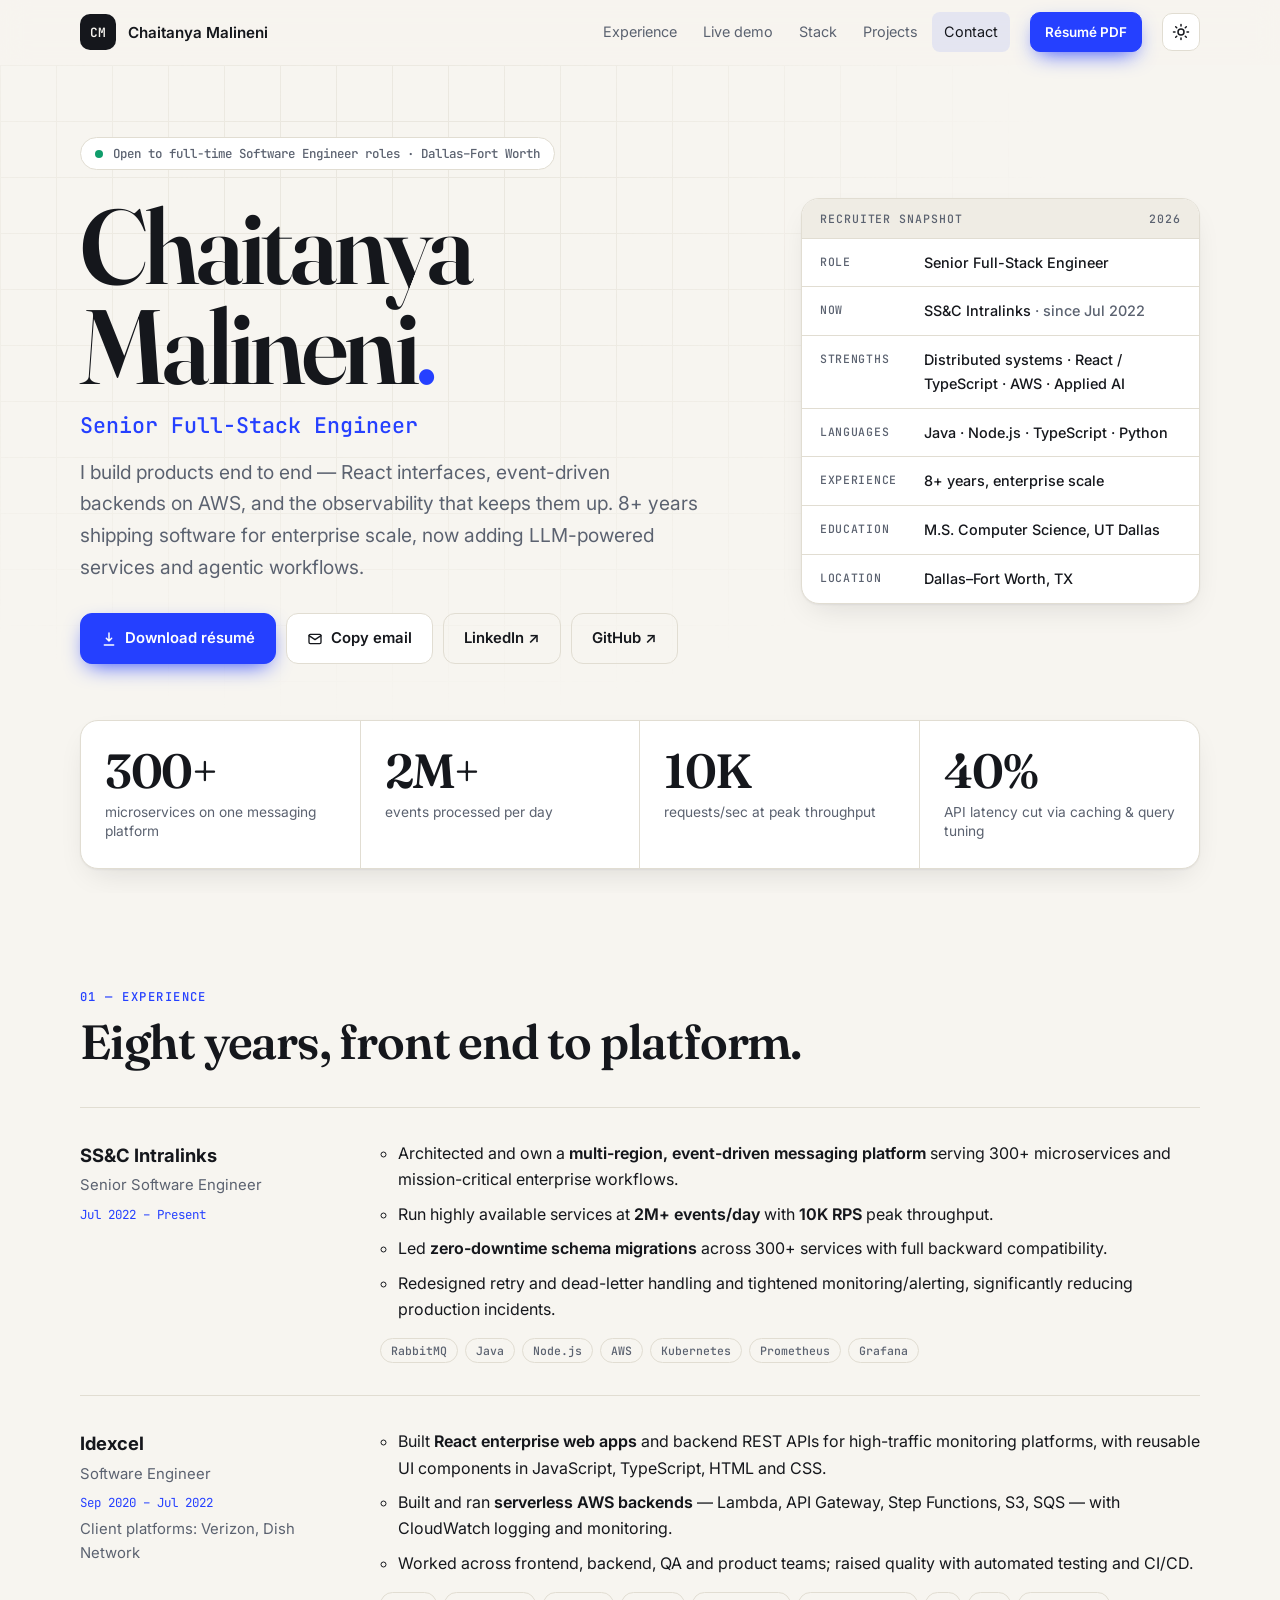
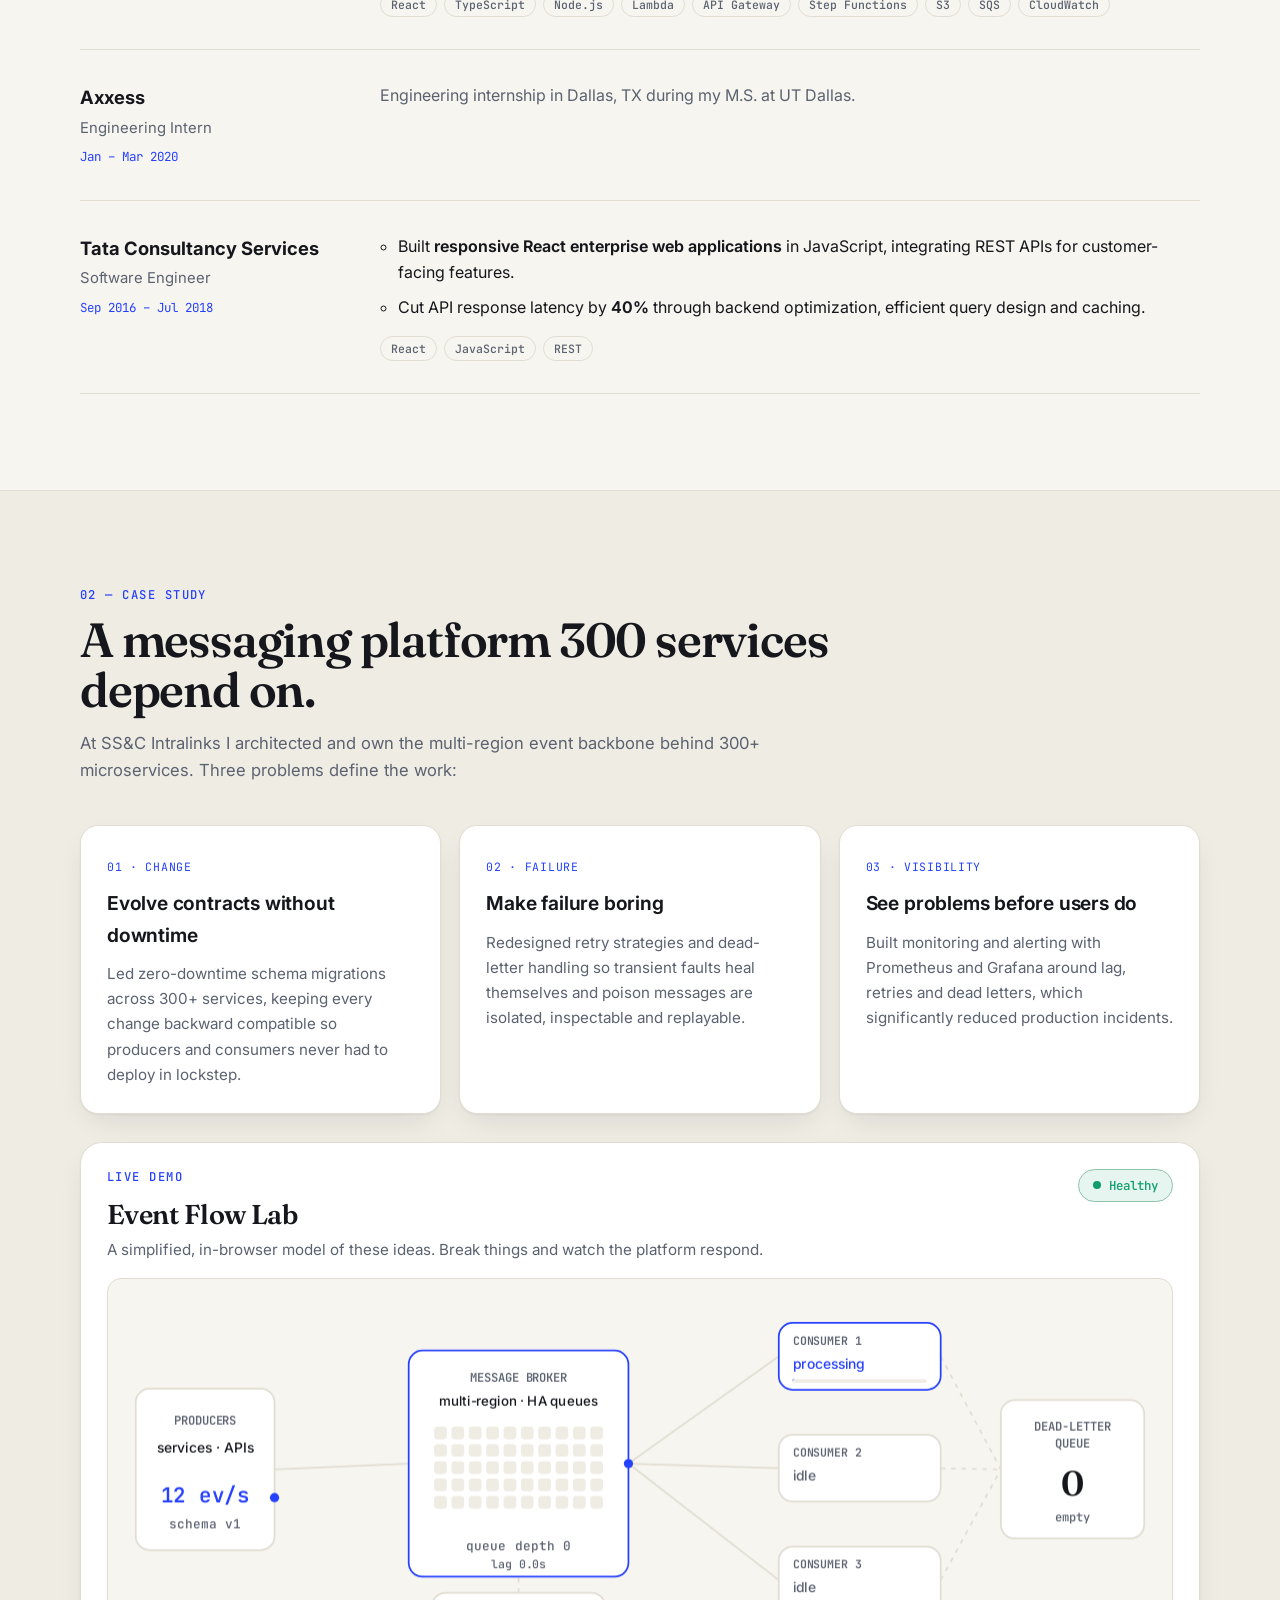
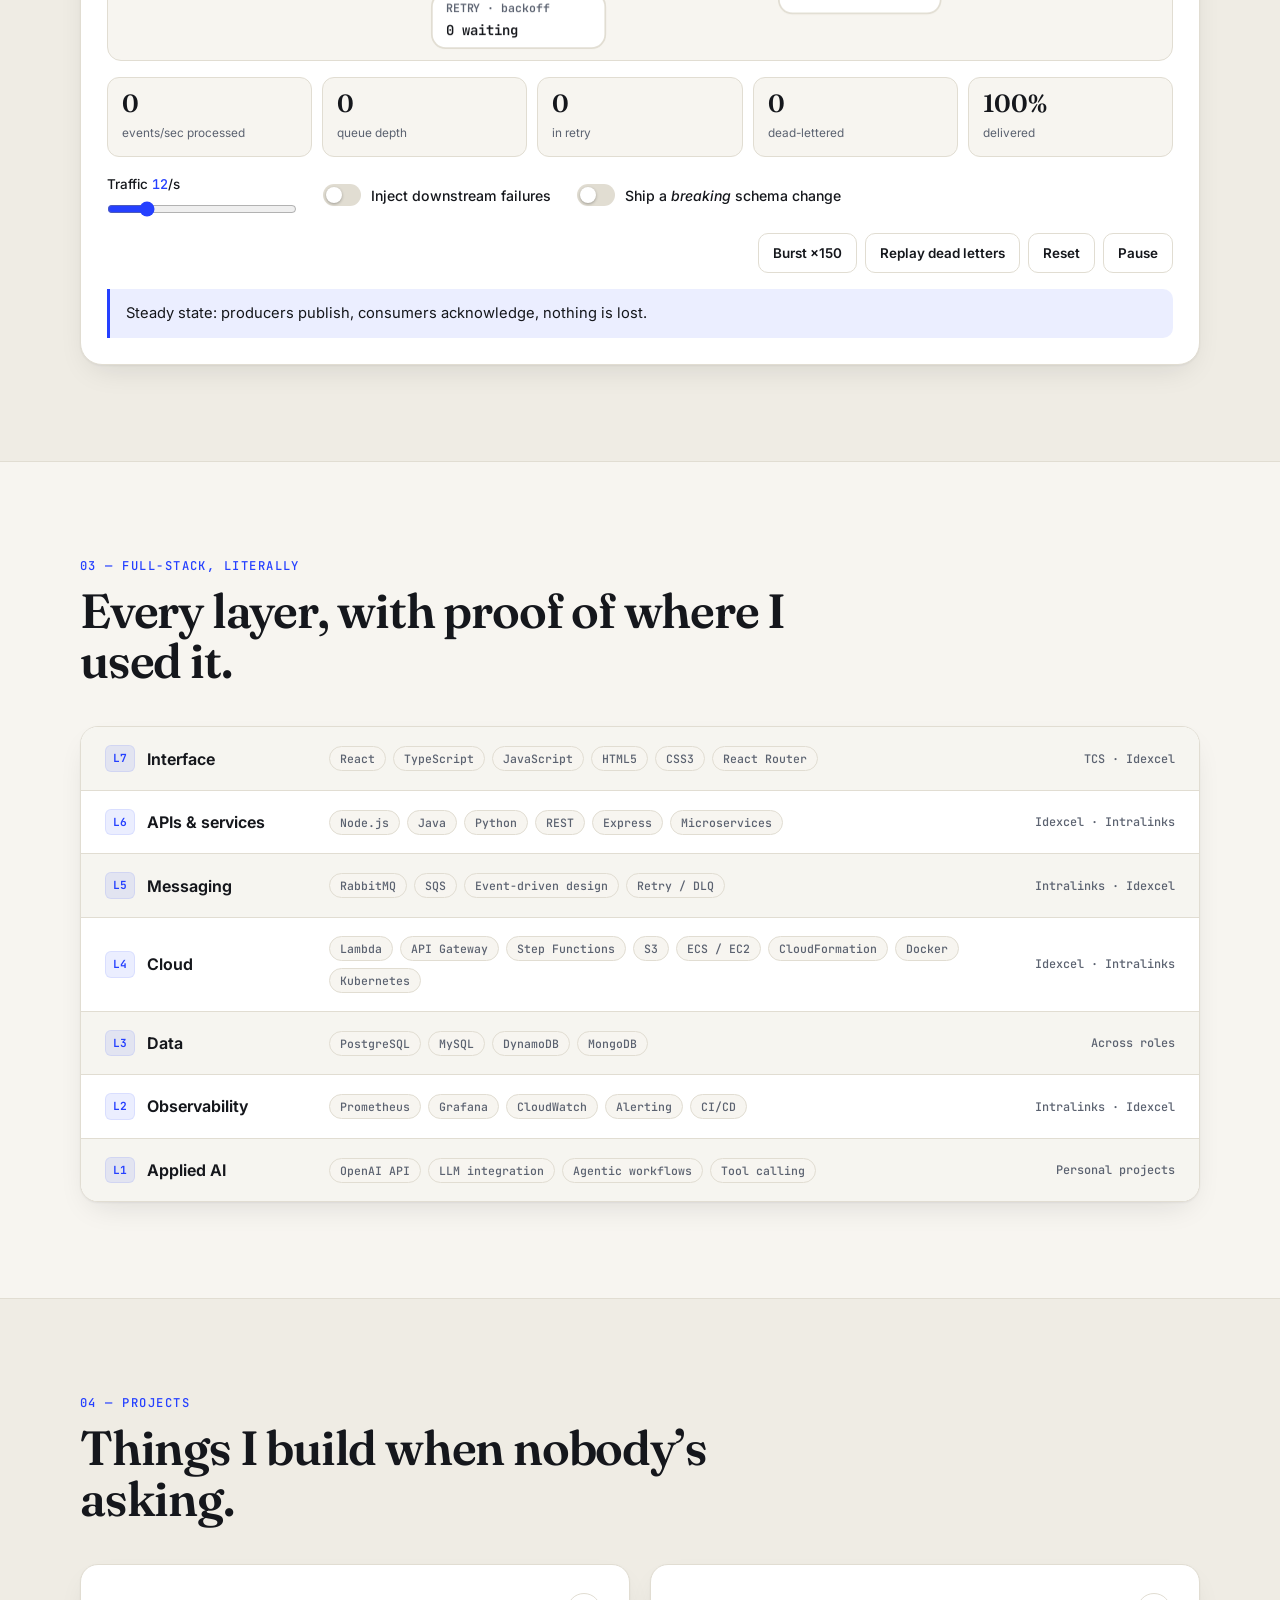
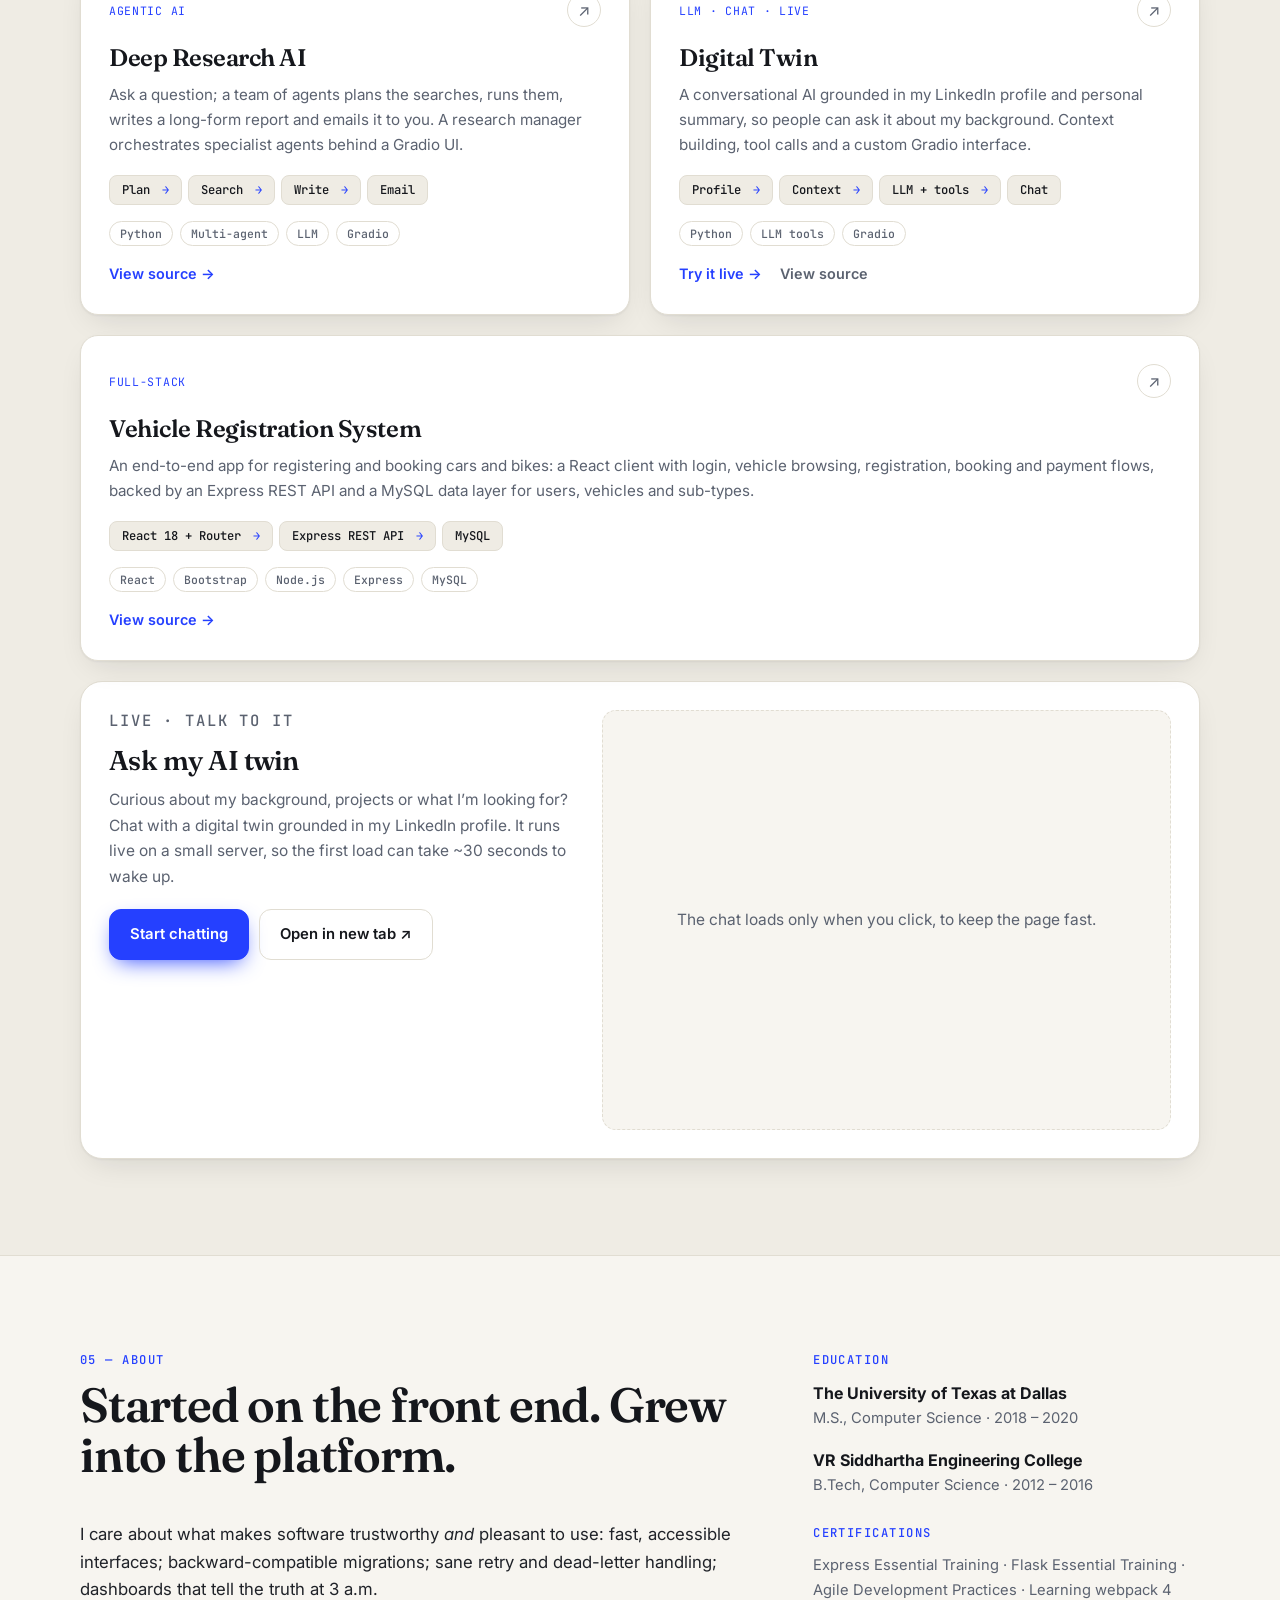
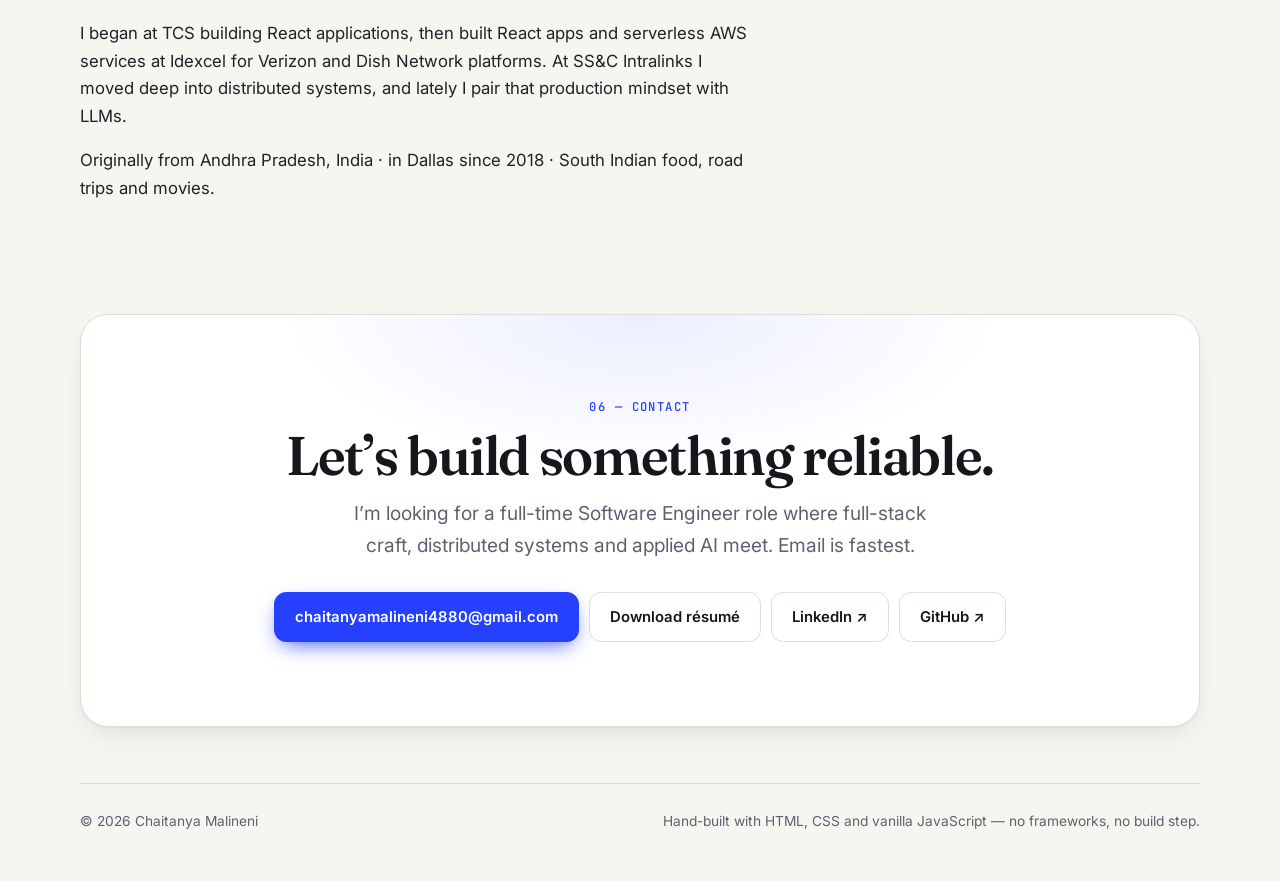
==== commit fce636a8: "Add live Digital Twin link and click-to-load chat embed Co-Authored-By: Claude Sonnet 5.5 <noreply@a" ====
--- a/index.html
+++ b/index.html
@@ -216,12 +216,12 @@
         <a class="more" href="https://github.com/CHAITANYAMALINENI/deep-research-ai" target="_blank" rel="noopener">View source →</a>
       </article>
       <article class="card reveal">
-        <div class="card-top"><span class="mono tag">LLM · Chat</span><a class="arrow" href="https://github.com/CHAITANYAMALINENI/my-digital-twin-ai" target="_blank" rel="noopener" aria-label="Digital Twin on GitHub">↗</a></div>
+        <div class="card-top"><span class="mono tag">LLM · Chat · Live</span><a class="arrow" href="https://github.com/CHAITANYAMALINENI/my-digital-twin-ai" target="_blank" rel="noopener" aria-label="Digital Twin on GitHub">↗</a></div>
         <h3>Digital Twin</h3>
         <p>A conversational AI grounded in my LinkedIn profile and personal summary, so people can ask it about my background. Context building, tool calls and a custom Gradio interface.</p>
         <ol class="flow"><li>Profile</li><li>Context</li><li>LLM + tools</li><li>Chat</li></ol>
         <div class="chips"><i>Python</i><i>LLM tools</i><i>Gradio</i></div>
-        <a class="more" href="https://github.com/CHAITANYAMALINENI/my-digital-twin-ai" target="_blank" rel="noopener">View source →</a>
+        <div class="more-row"><a class="more" href="https://twin-08bn.onrender.com/" target="_blank" rel="noopener">Try it live →</a><a class="more alt-link" href="https://github.com/CHAITANYAMALINENI/my-digital-twin-ai" target="_blank" rel="noopener">View source</a></div>
       </article>
       <article class="card wide reveal">
         <div class="card-top"><span class="mono tag">Full-stack</span><a class="arrow" href="https://github.com/CHAITANYAMALINENI/vehicle-registration-backend" target="_blank" rel="noopener" aria-label="Vehicle Registration on GitHub">↗</a></div>
@@ -231,6 +231,18 @@
         <div class="chips"><i>React</i><i>Bootstrap</i><i>Node.js</i><i>Express</i><i>MySQL</i></div>
         <a class="more" href="https://github.com/CHAITANYAMALINENI/vehicle-registration-backend" target="_blank" rel="noopener">View source →</a>
       </article>
+    </div>
+    <div class="twin reveal" id="twin">
+      <div class="twin-copy">
+        <p class="kicker">Live · talk to it</p>
+        <h3>Ask my AI twin</h3>
+        <p>Curious about my background, projects or what I’m looking for? Chat with a digital twin grounded in my LinkedIn profile. It runs live on a small server, so the first load can take ~30 seconds to wake up.</p>
+        <div class="cta">
+          <button class="btn primary" id="twin-load" type="button">Start chatting</button>
+          <a class="btn ghost" href="https://twin-08bn.onrender.com/" target="_blank" rel="noopener">Open in new tab ↗</a>
+        </div>
+      </div>
+      <div class="twin-frame" id="twin-frame" aria-live="polite"><p class="muted sm">The chat loads only when you click, to keep the page fast.</p></div>
     </div>
     <div id="gh-live" class="gh-live" hidden></div>
   </div>
--- a/style.css
+++ b/style.css
@@ -214,3 +214,15 @@
   .reveal{opacity:1;transform:none}
 }
 @media print{.nav,.progress,.lab,.hero::before{display:none}.reveal{opacity:1;transform:none}body{background:#fff;color:#000}}
+
+/* digital twin embed */
+.more-row{display:flex;gap:18px;flex-wrap:wrap;align-items:center}
+.more.alt-link{color:var(--muted)}
+.twin{display:grid;grid-template-columns:.9fr 1.1fr;gap:28px;margin-top:20px;padding:28px;border:1px solid var(--line);border-radius:22px;background:var(--surface);box-shadow:var(--shadow)}
+.twin h3{font:600 1.7rem var(--serif);letter-spacing:-.02em;margin-bottom:10px}
+.twin p{color:var(--muted);font-size:.97rem}
+.twin .cta{margin-top:20px}
+.twin-frame{min-height:420px;border:1px dashed var(--line);border-radius:14px;background:var(--bg);display:grid;place-items:center;text-align:center;padding:20px;overflow:hidden}
+.twin-frame.live{display:block;padding:0;border-style:solid}
+.twin-frame iframe{display:block;width:100%;height:560px;border:0;background:#fff}
+@media (max-width:960px){.twin{grid-template-columns:1fr;padding:20px}.twin-frame iframe{height:520px}}
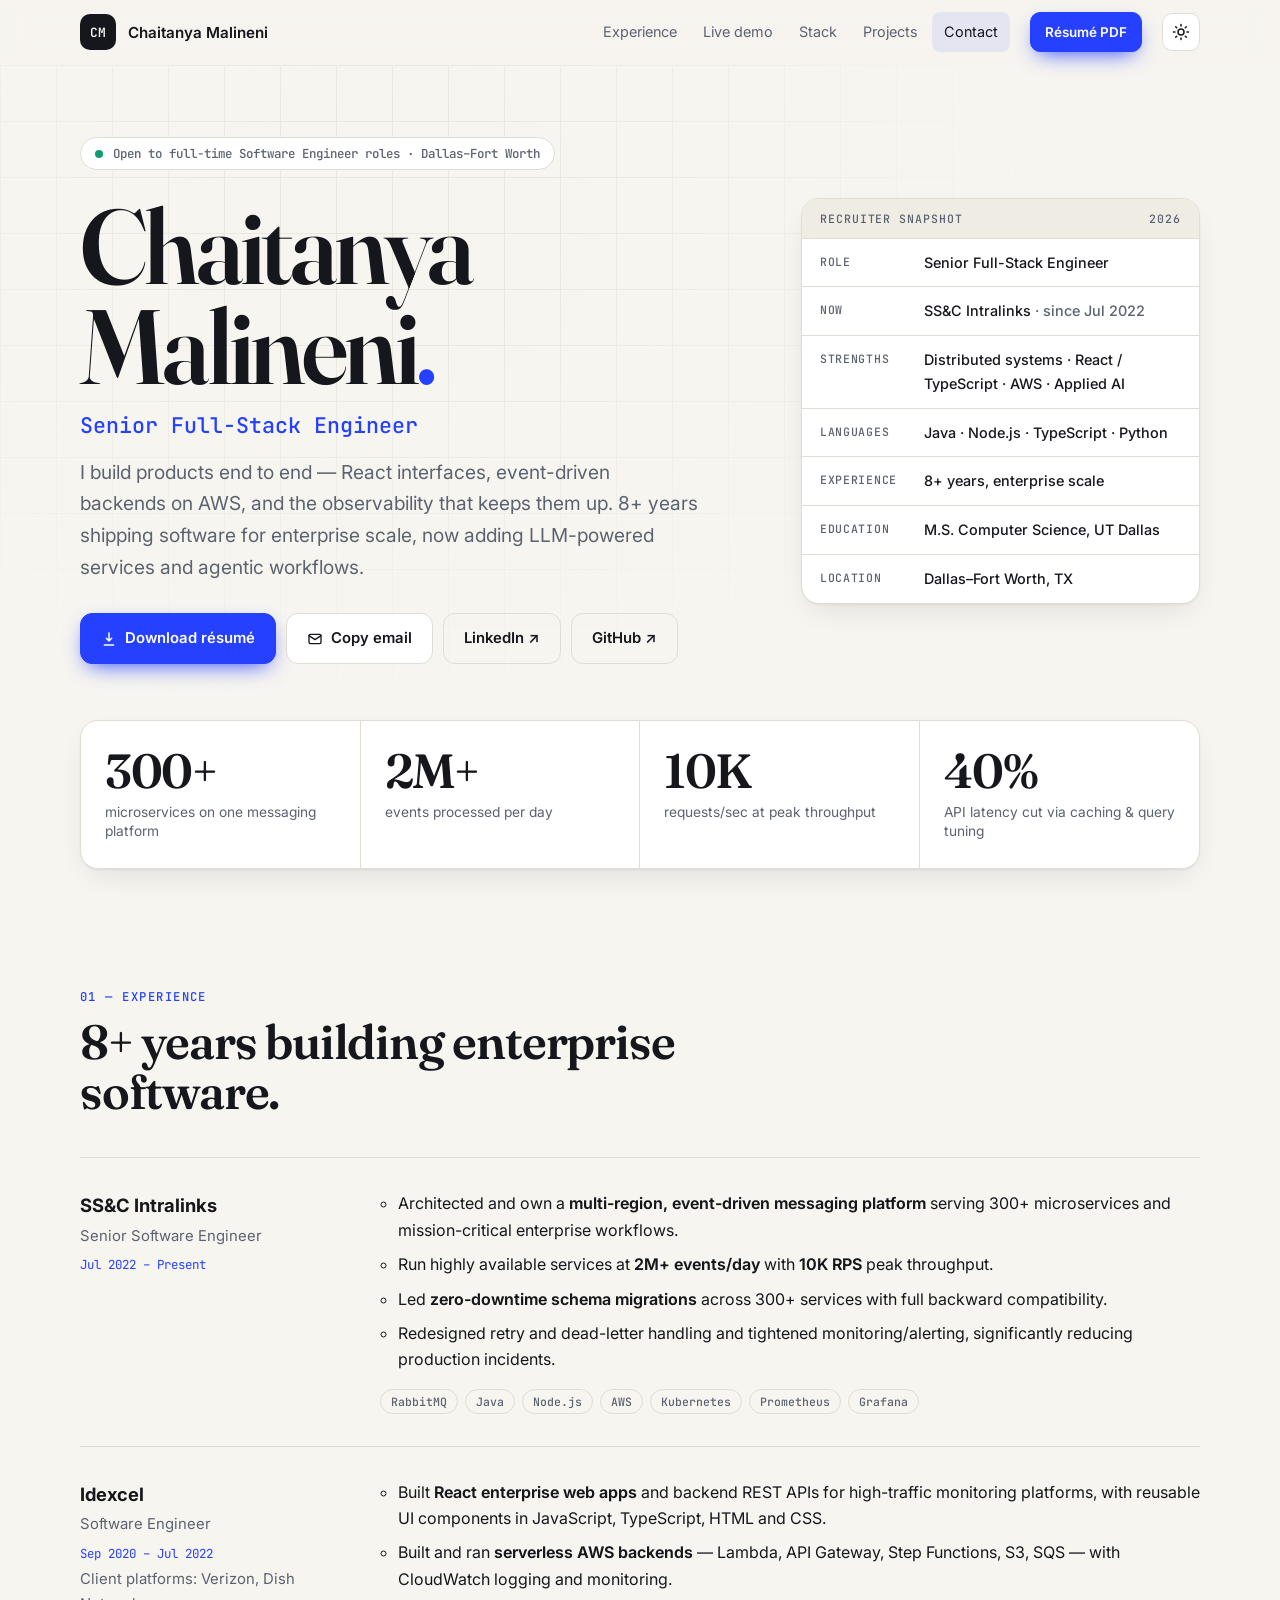
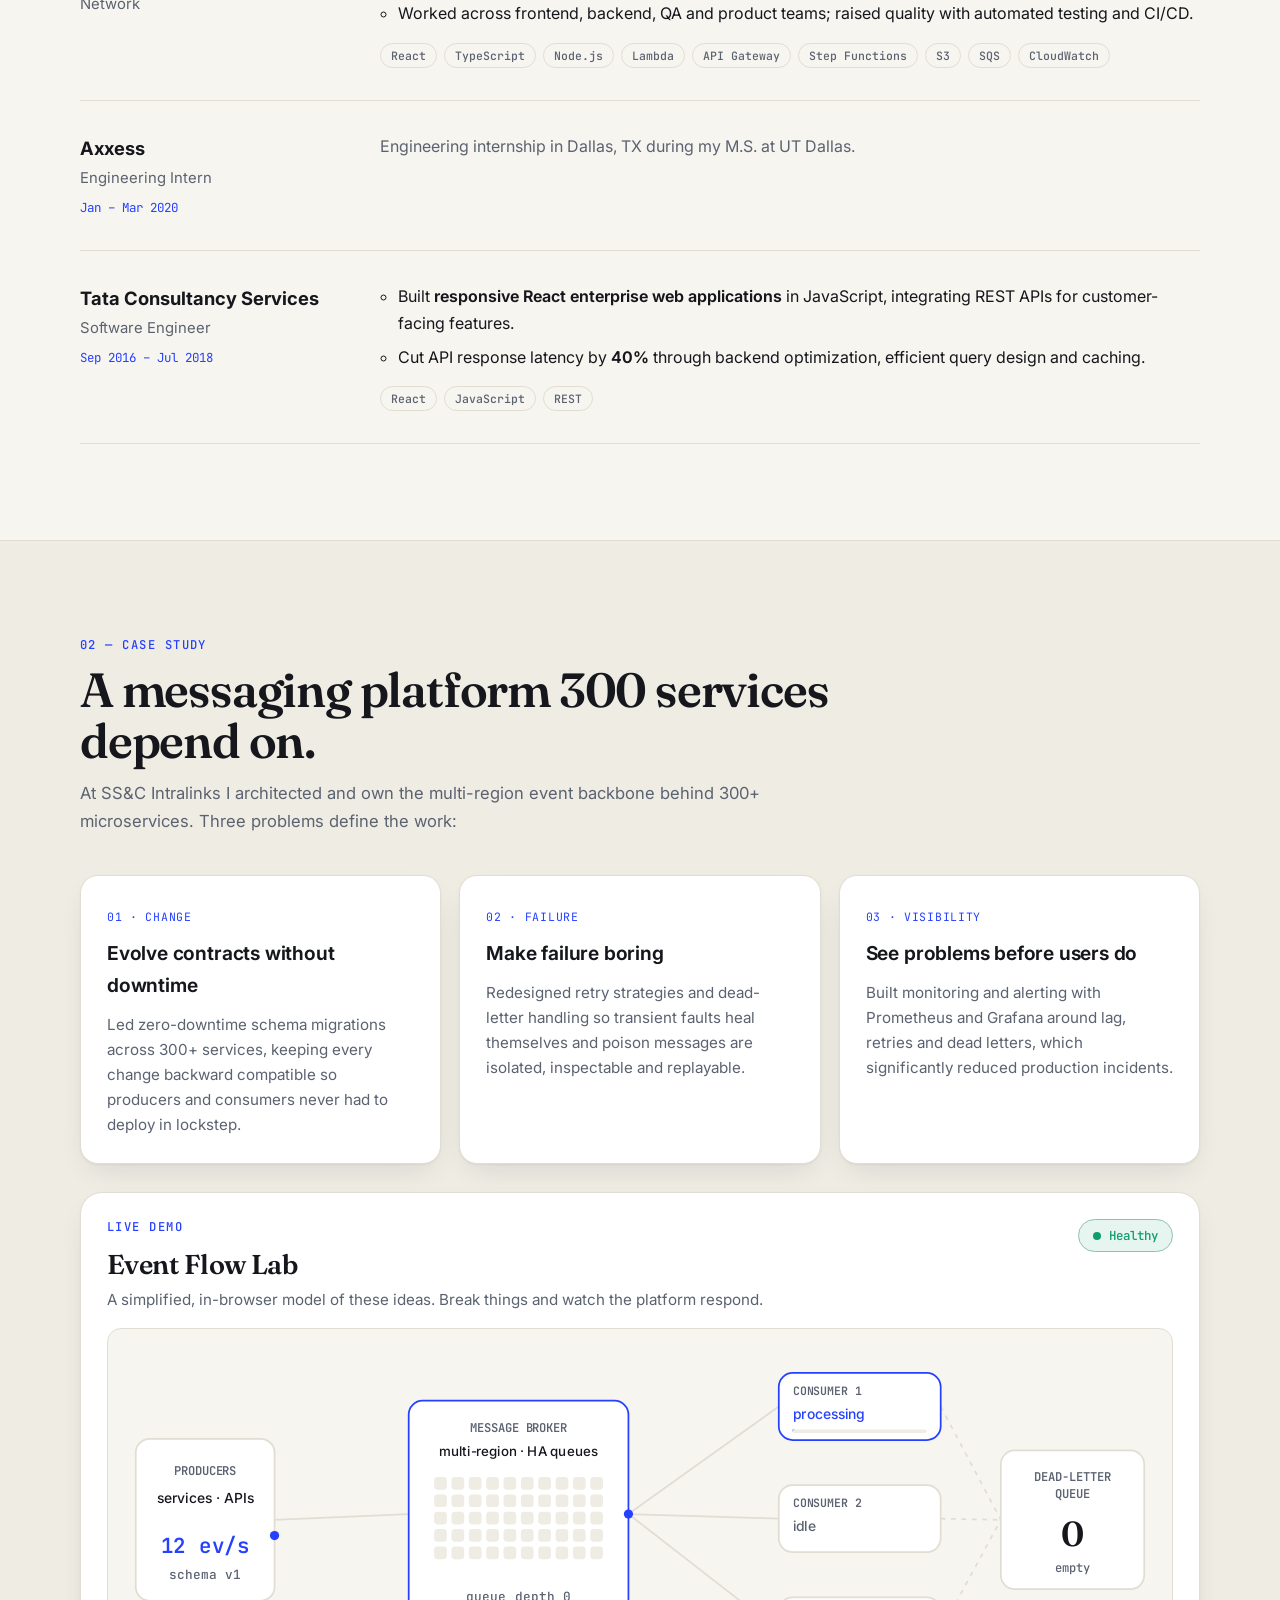
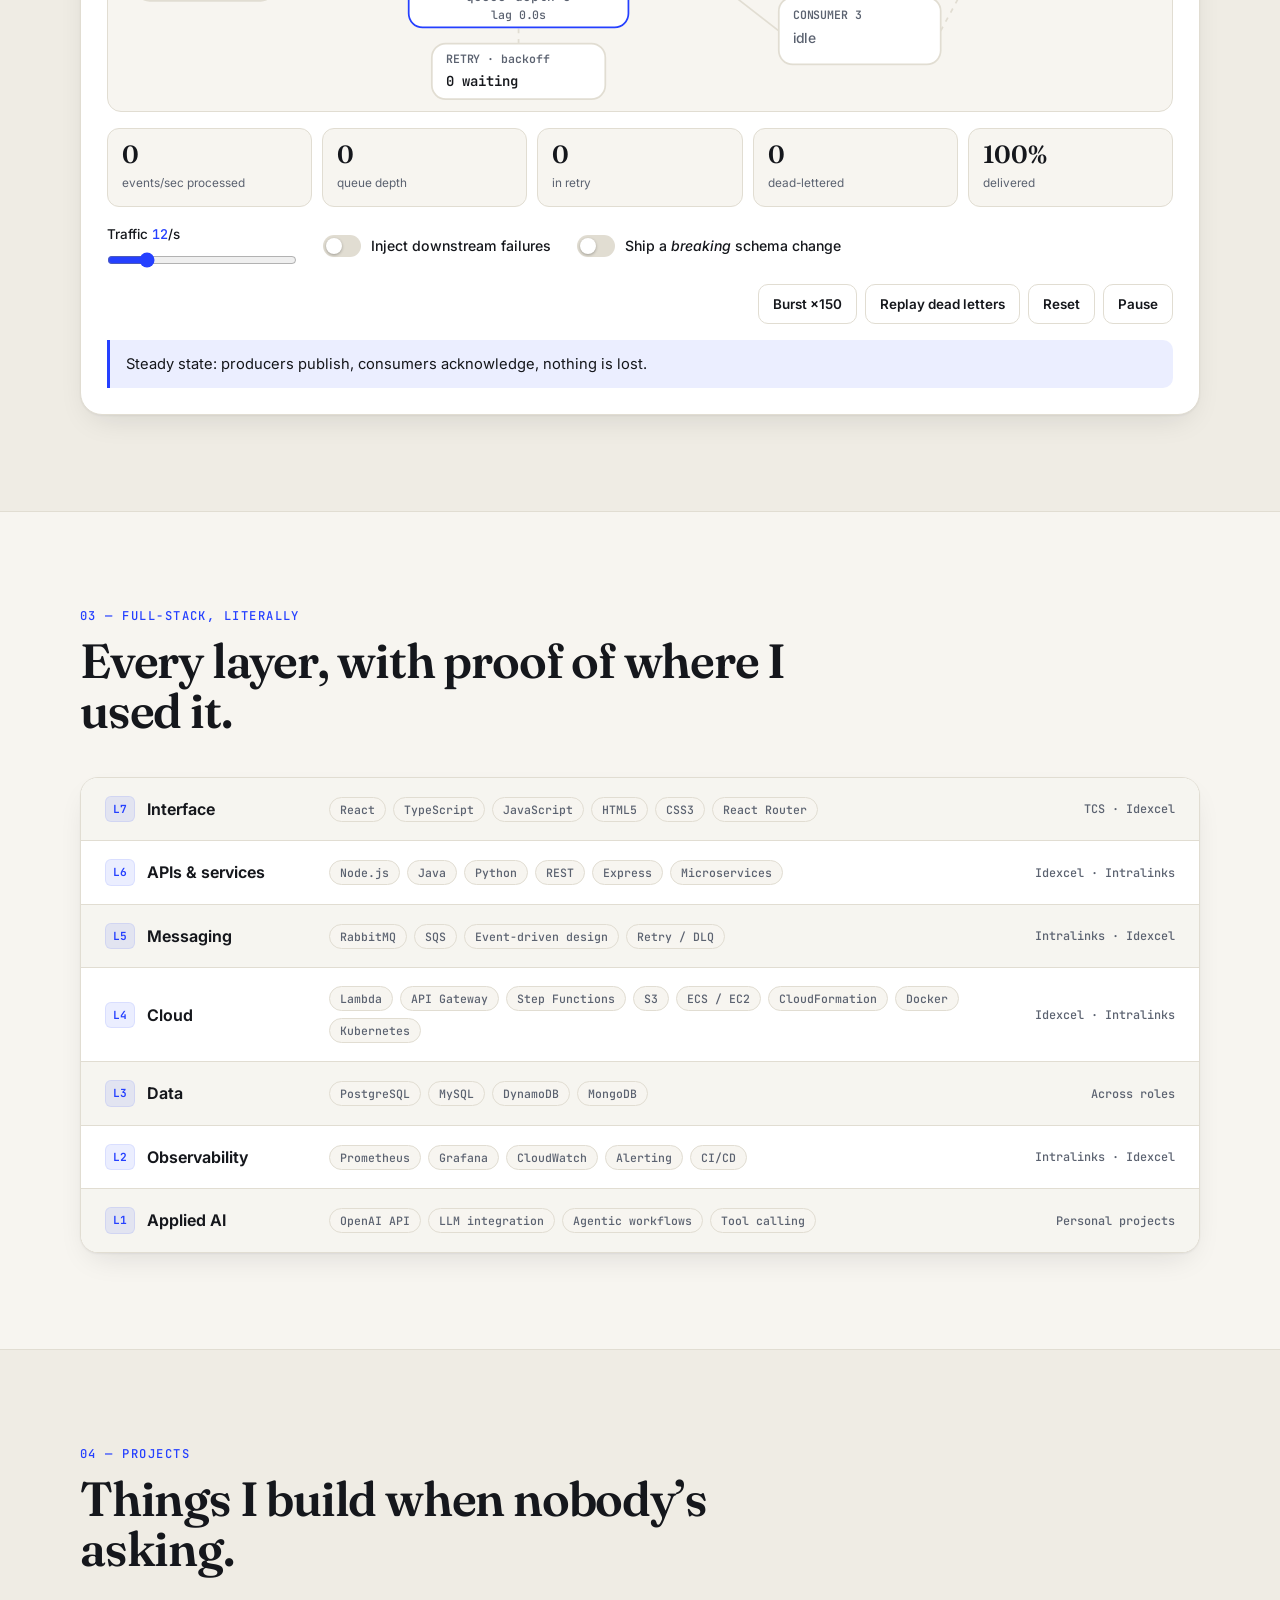
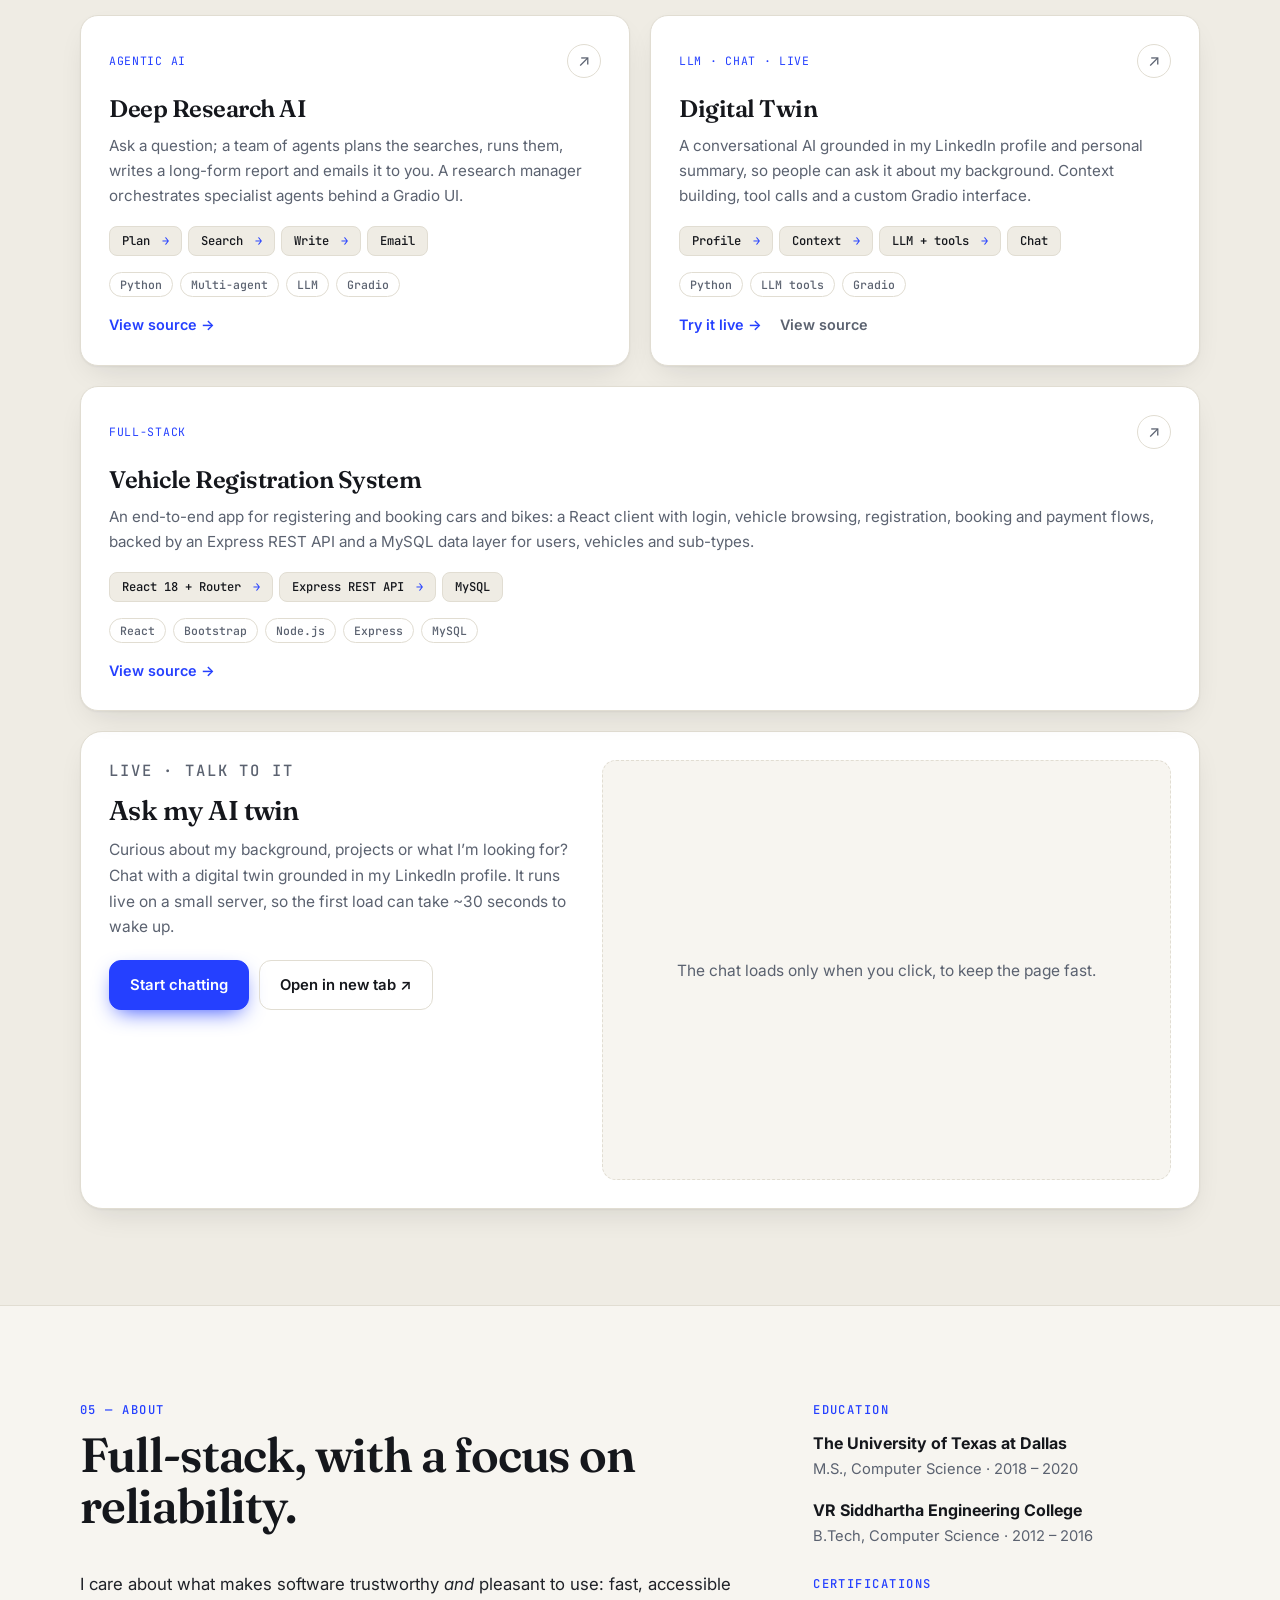
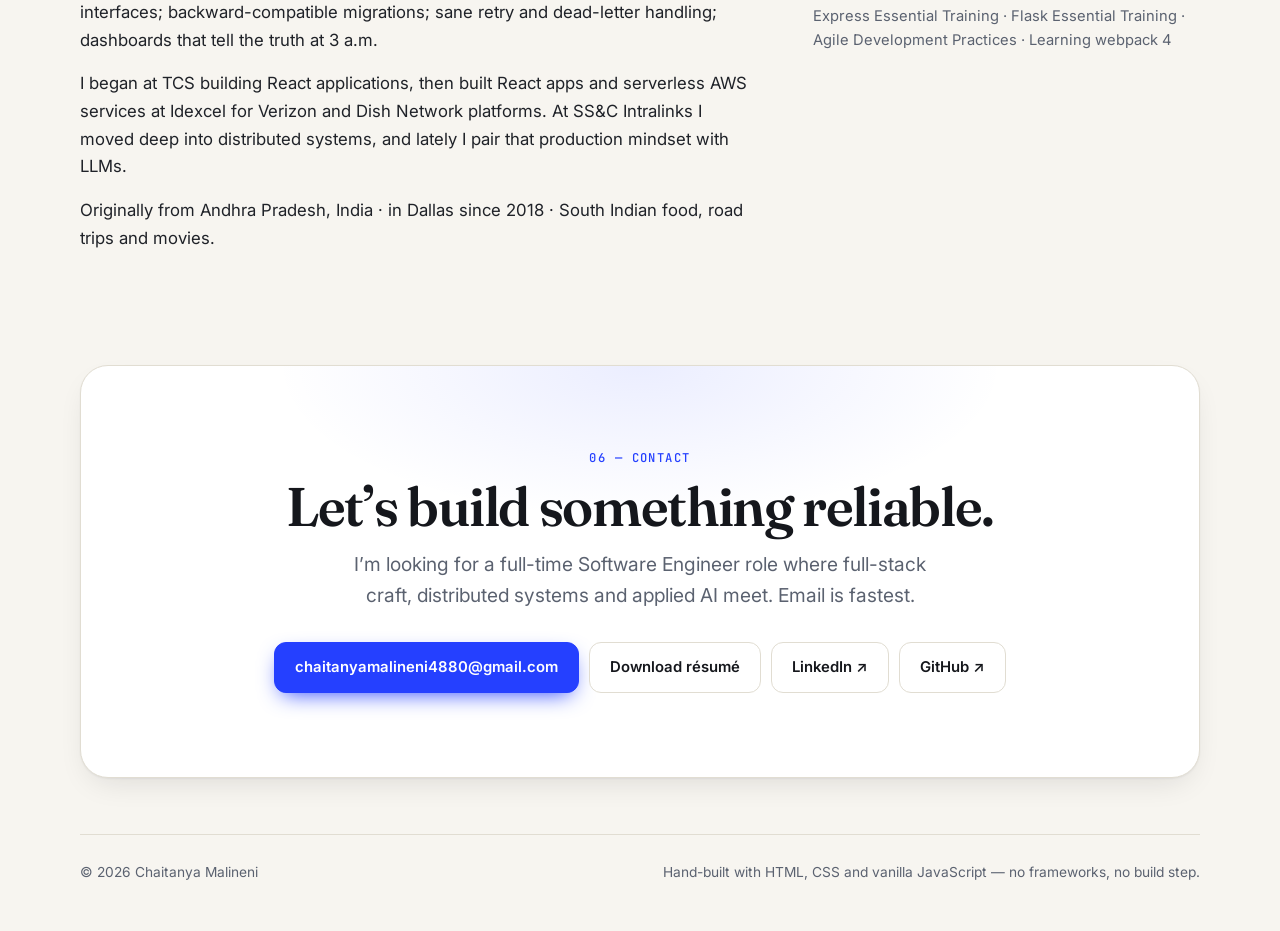
==== commit ece7d986: "Replace front-end-to-platform headings with clearer wording Co-Authored-By: Claude Sonnet 5.5 <norep" ====
--- a/index.html
+++ b/index.html
@@ -98,7 +98,7 @@
 
 <!-- ============ EXPERIENCE ============ -->
 <section class="container block" id="experience">
-  <header class="sec-head"><p class="kicker">01 — Experience</p><h2>Eight years, front end to platform.</h2></header>
+  <header class="sec-head"><p class="kicker">01 — Experience</p><h2>8+ years building enterprise software.</h2></header>
   <ol class="jobs">
     <li class="job reveal">
       <div class="job-meta"><b>SS&amp;C Intralinks</b><span>Senior Software Engineer</span><span class="mono">Jul 2022 – Present</span></div>
@@ -252,7 +252,7 @@
 <section class="container block" id="about">
   <div class="about-grid">
     <div>
-      <header class="sec-head"><p class="kicker">05 — About</p><h2>Started on the front end. Grew into the platform.</h2></header>
+      <header class="sec-head"><p class="kicker">05 — About</p><h2>Full-stack, with a focus on reliability.</h2></header>
       <div class="prose">
         <p>I care about what makes software trustworthy <em>and</em> pleasant to use: fast, accessible interfaces; backward-compatible migrations; sane retry and dead-letter handling; dashboards that tell the truth at 3 a.m.</p>
         <p>I began at TCS building React applications, then built React apps and serverless AWS services at Idexcel for Verizon and Dish Network platforms. At SS&amp;C Intralinks I moved deep into distributed systems, and lately I pair that production mindset with LLMs.</p>
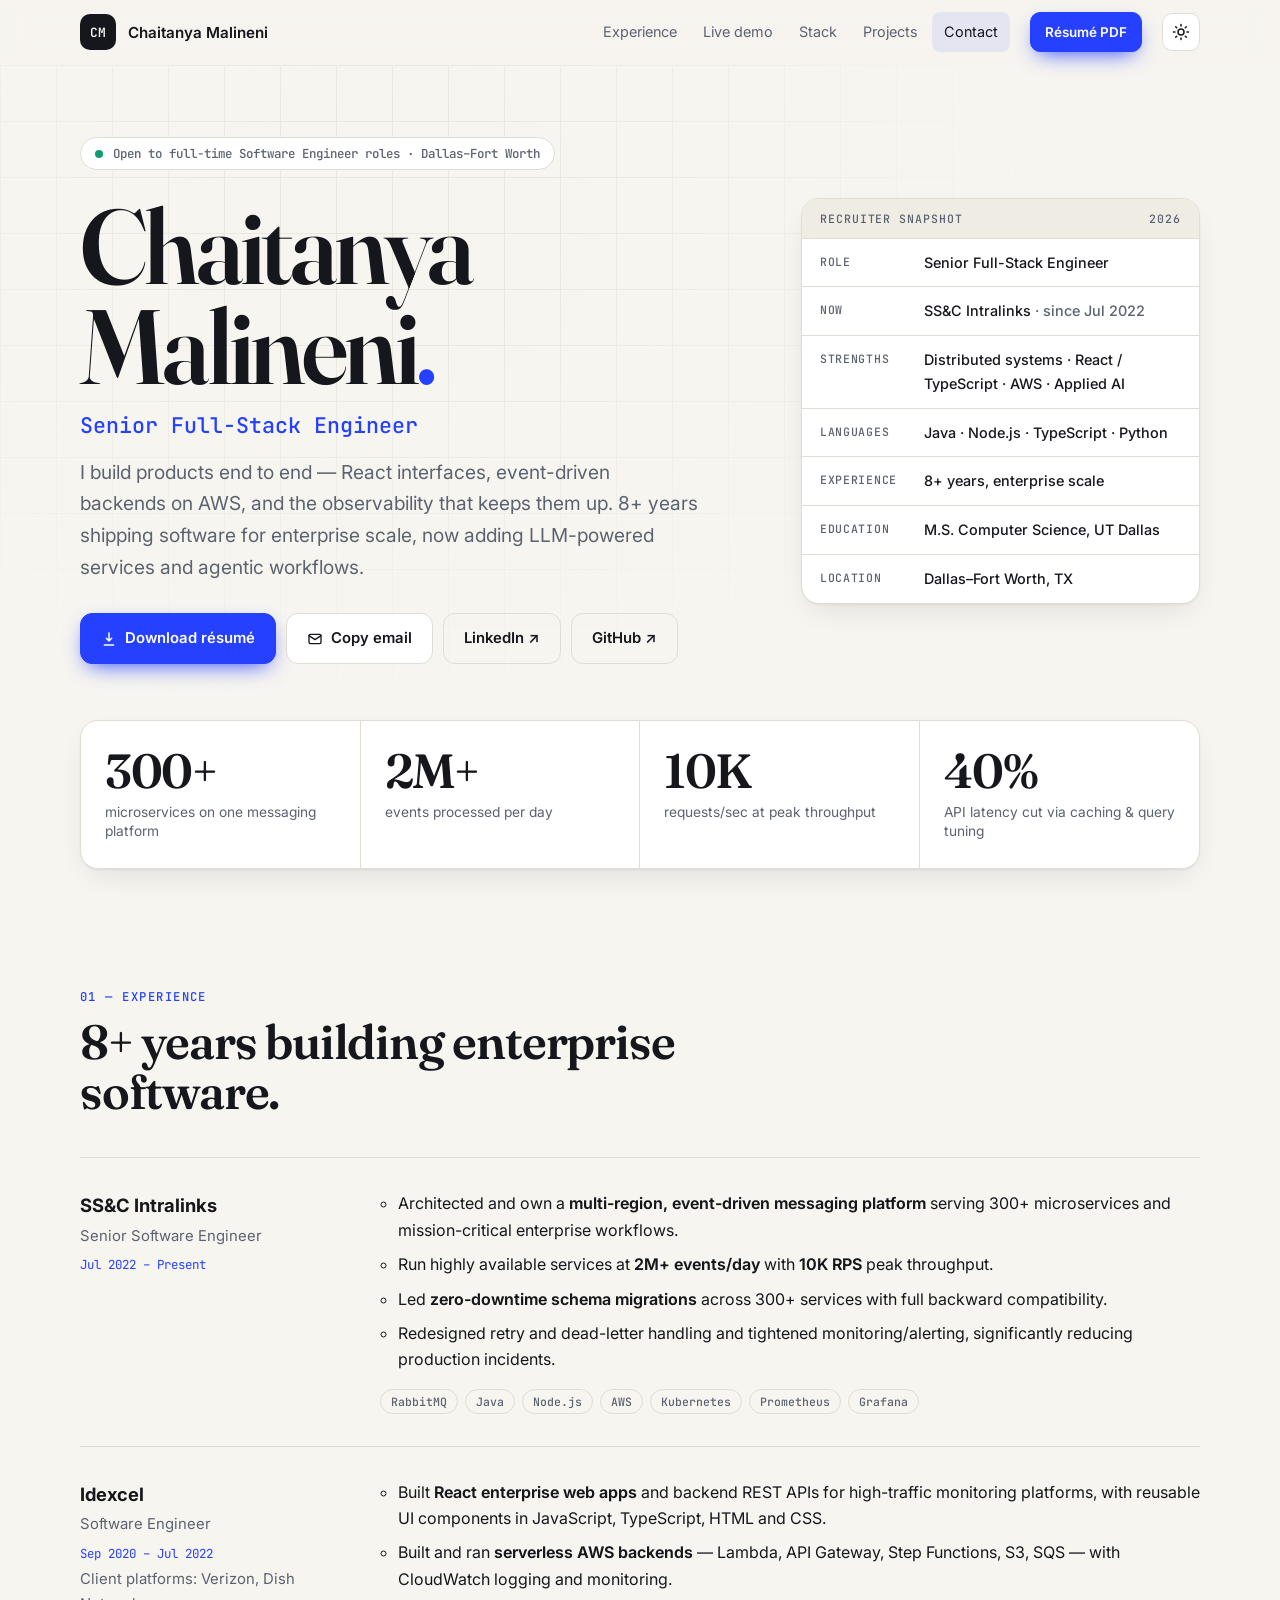
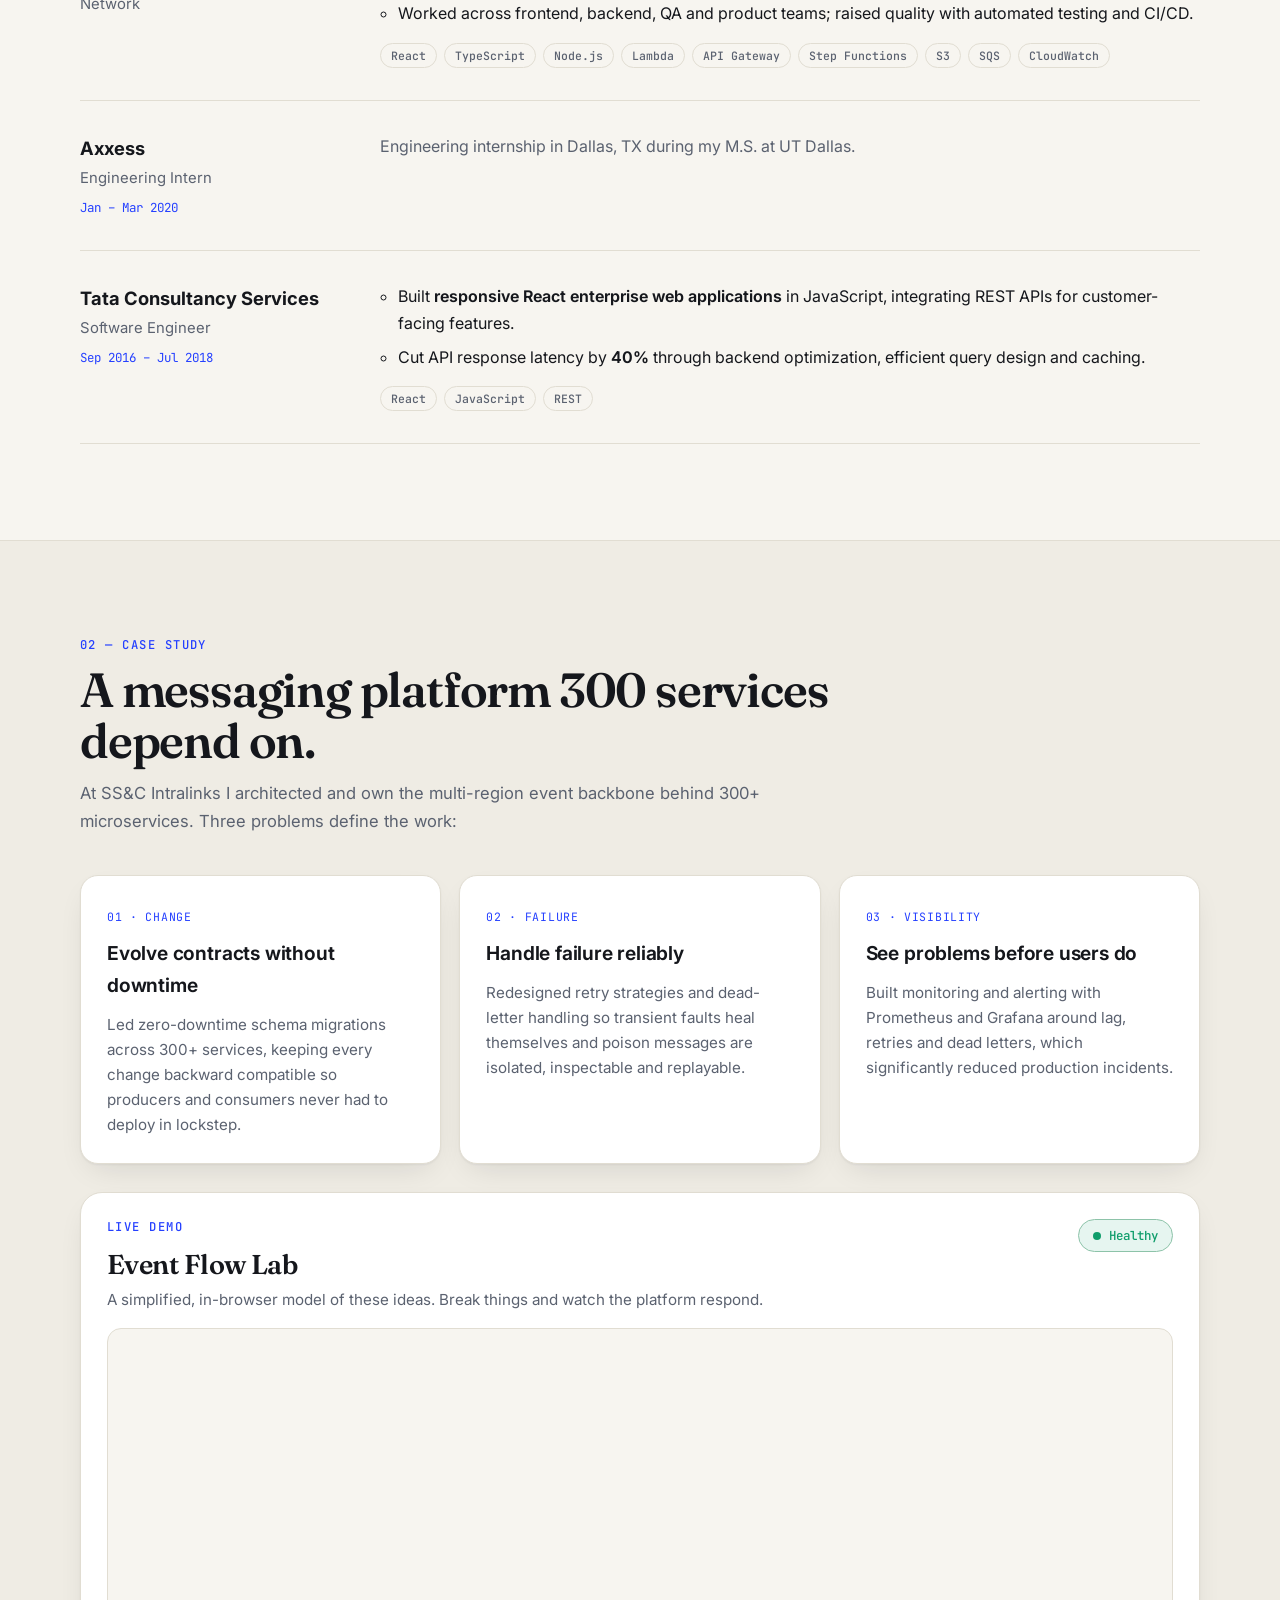
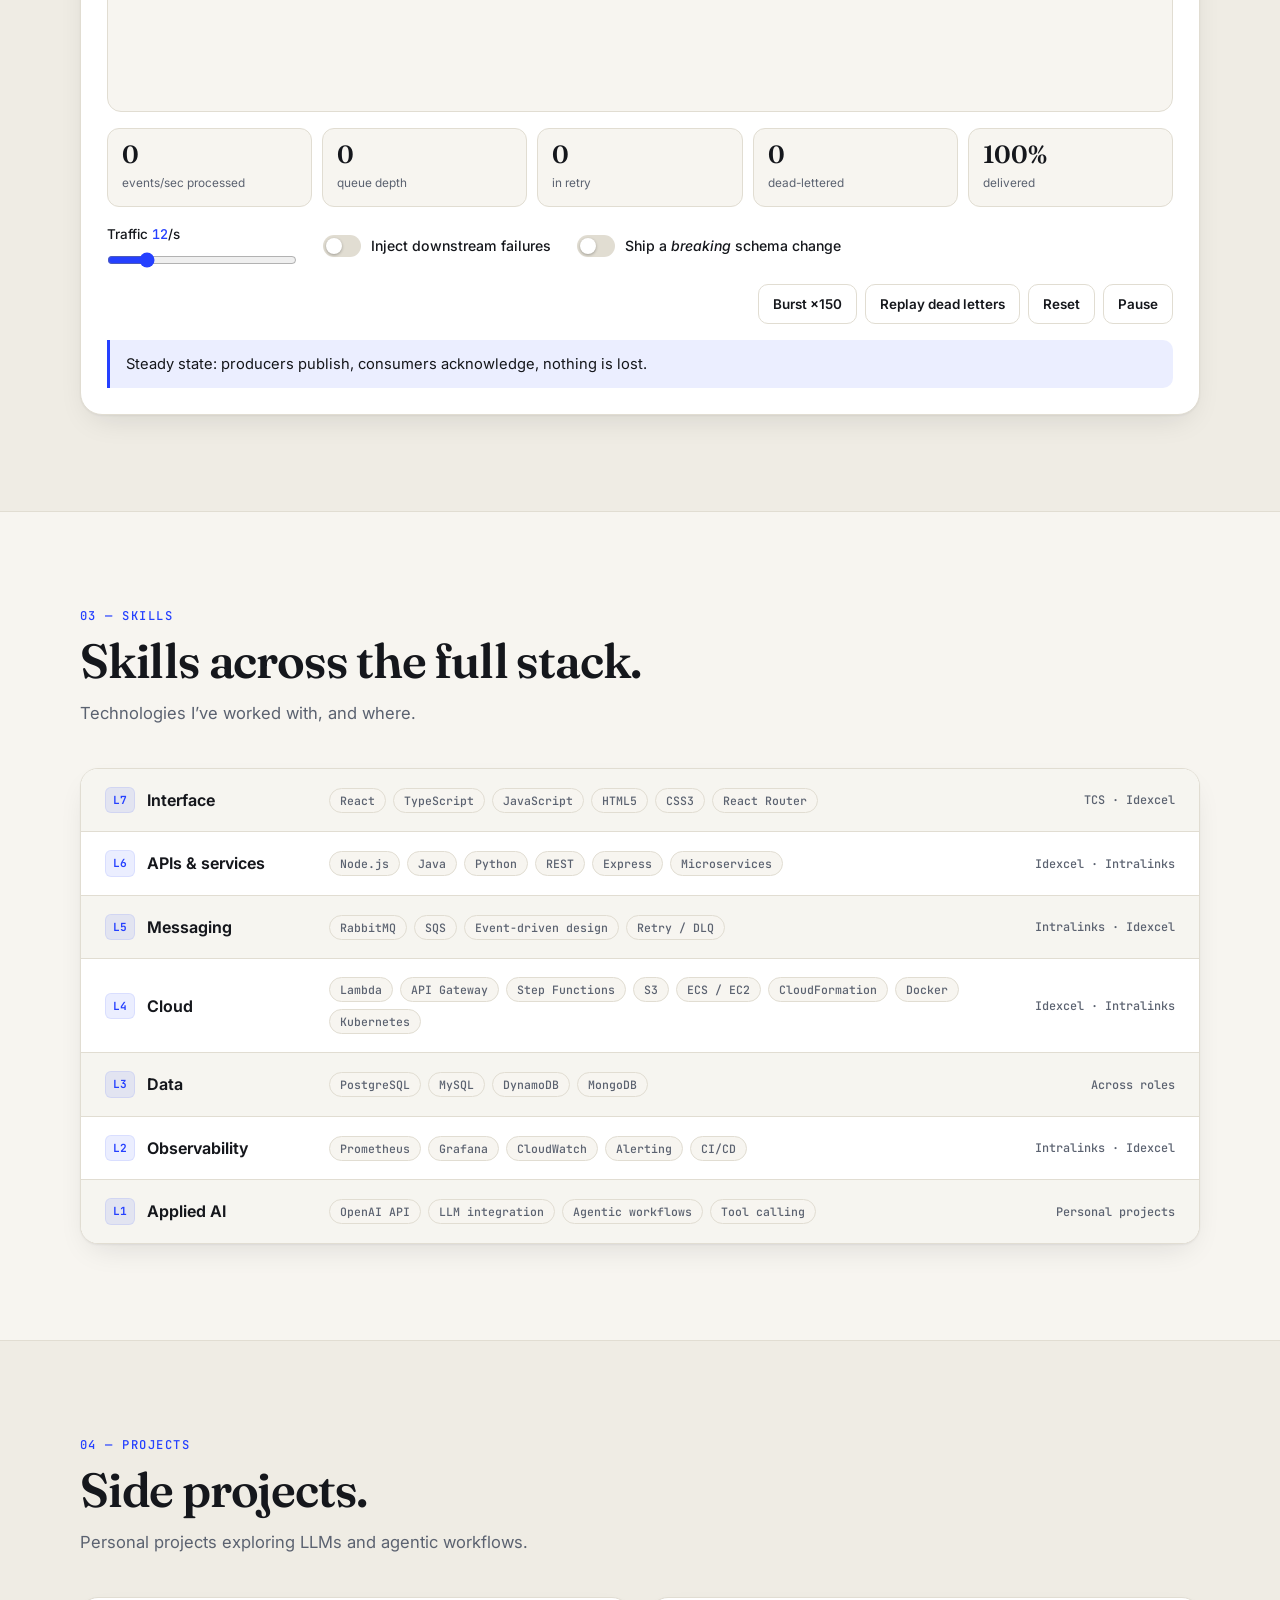
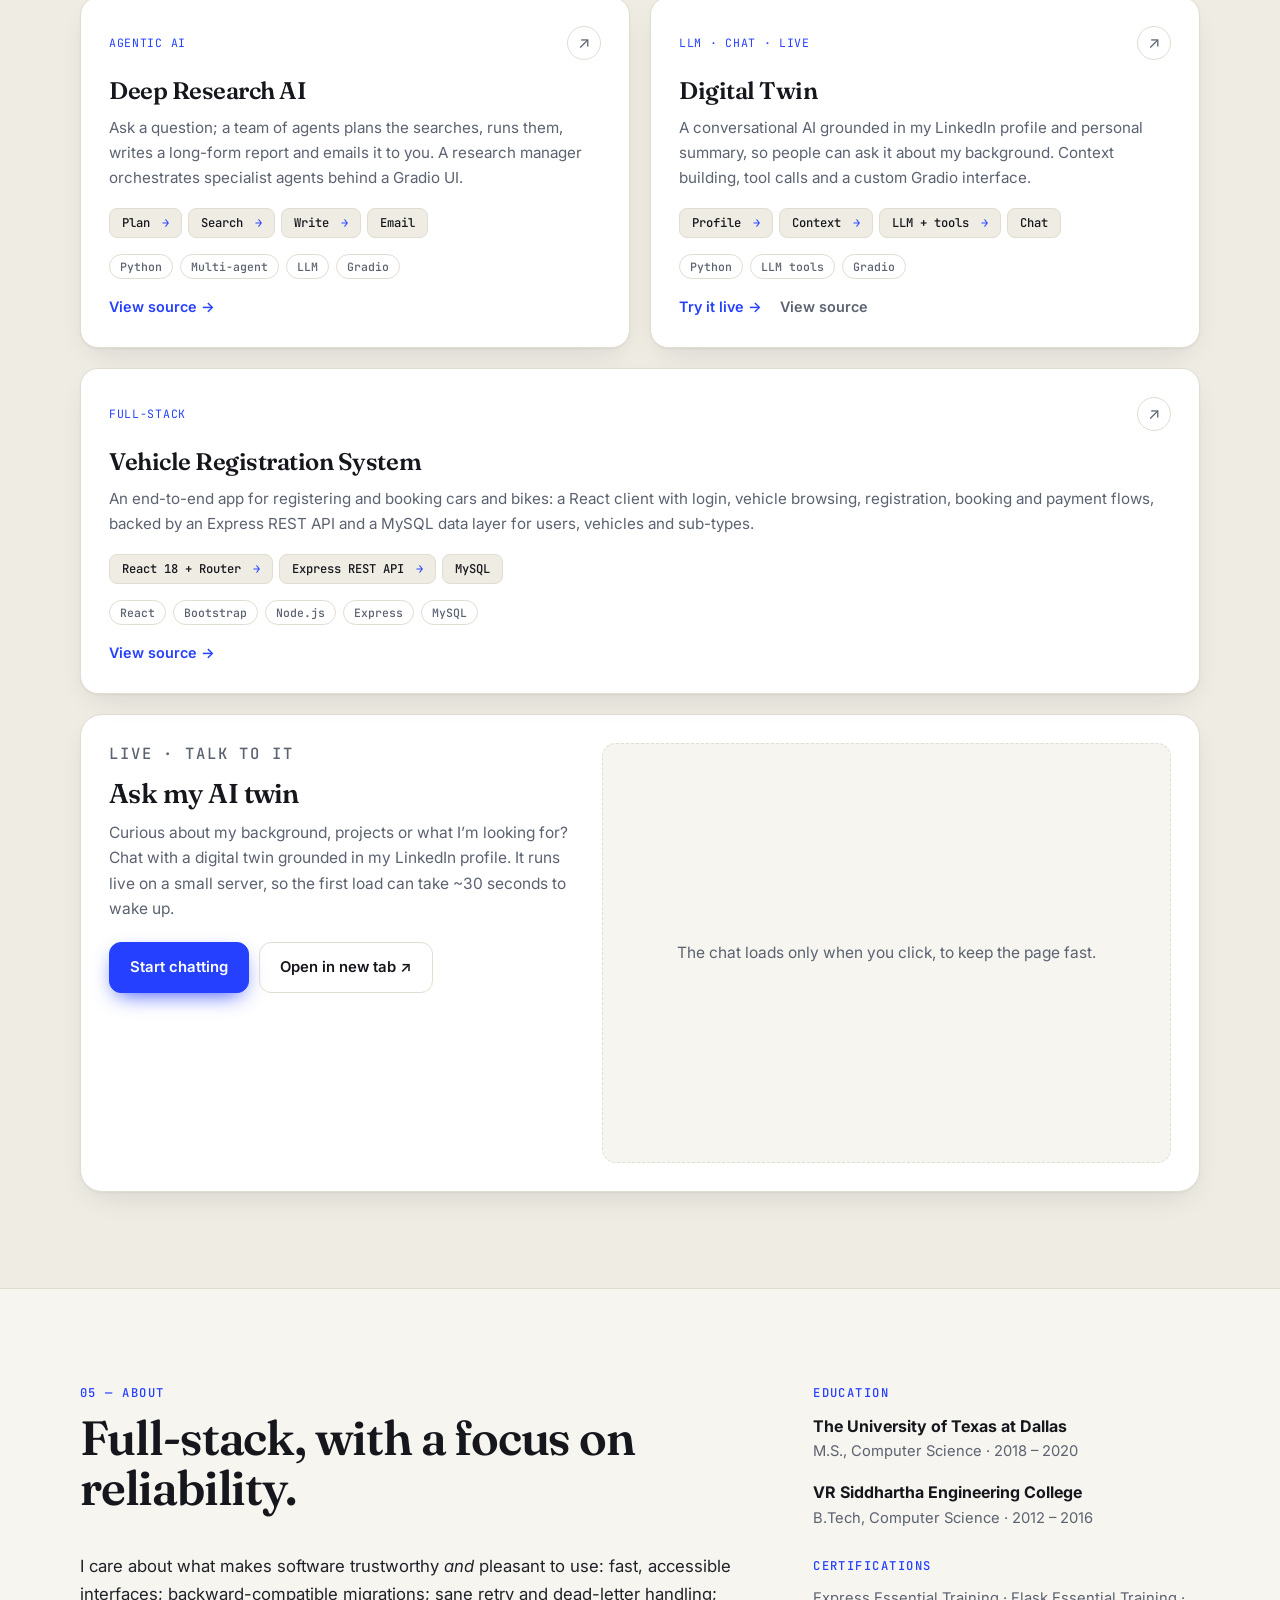
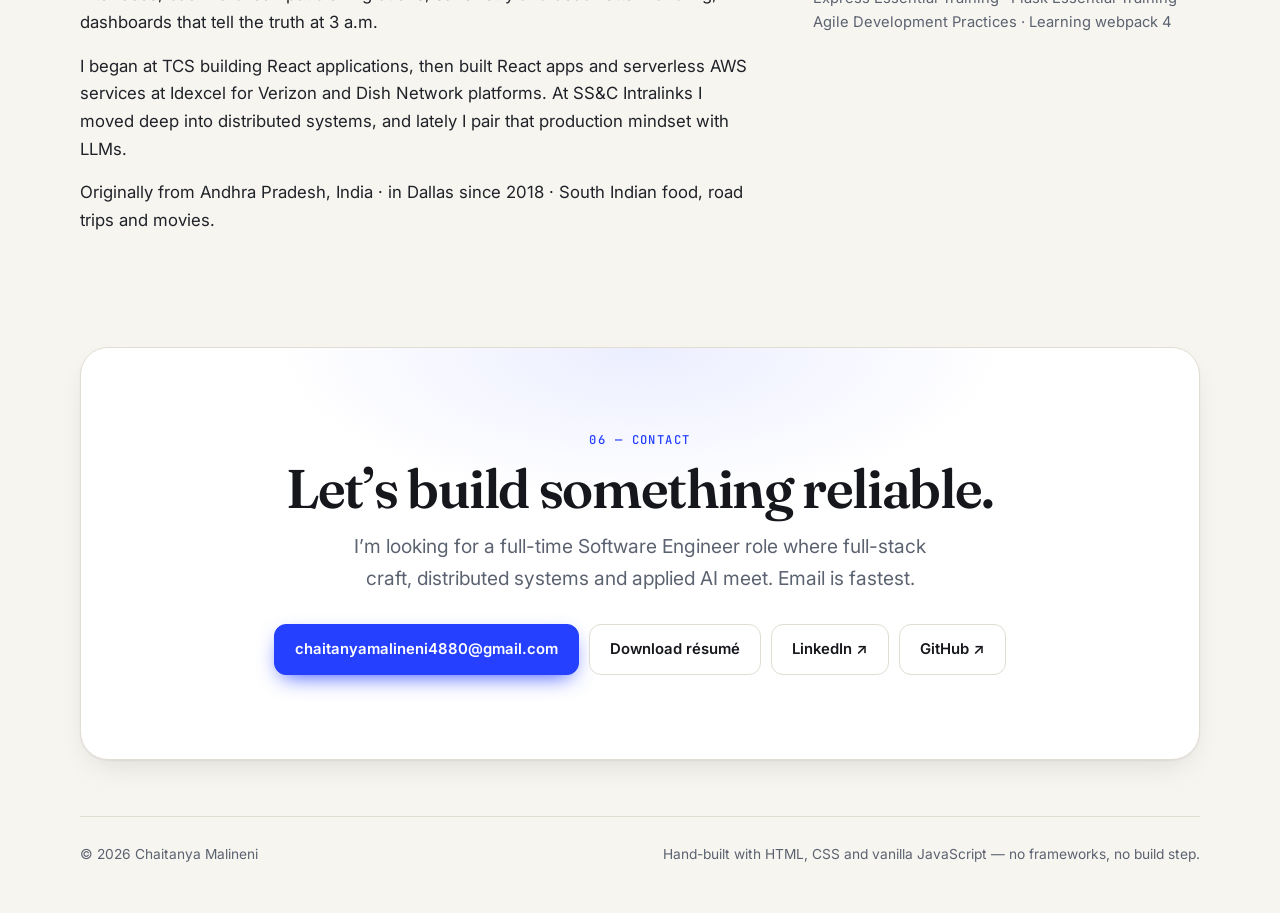
==== commit 0c1eb7e4: "Use plainer section headings Co-Authored-By: Claude Sonnet 5.5 <noreply@anthropic.com>" ====
--- a/index.html
+++ b/index.html
@@ -147,7 +147,7 @@
       <p class="sub">At SS&amp;C Intralinks I architected and own the multi-region event backbone behind 300+ microservices. Three problems define the work:</p></header>
     <div class="trio">
       <article class="reveal"><span class="mono tag">01 · Change</span><h3>Evolve contracts without downtime</h3><p>Led zero-downtime schema migrations across 300+ services, keeping every change backward compatible so producers and consumers never had to deploy in lockstep.</p></article>
-      <article class="reveal"><span class="mono tag">02 · Failure</span><h3>Make failure boring</h3><p>Redesigned retry strategies and dead-letter handling so transient faults heal themselves and poison messages are isolated, inspectable and replayable.</p></article>
+      <article class="reveal"><span class="mono tag">02 · Failure</span><h3>Handle failure reliably</h3><p>Redesigned retry strategies and dead-letter handling so transient faults heal themselves and poison messages are isolated, inspectable and replayable.</p></article>
       <article class="reveal"><span class="mono tag">03 · Visibility</span><h3>See problems before users do</h3><p>Built monitoring and alerting with Prometheus and Grafana around lag, retries and dead letters, which significantly reduced production incidents.</p></article>
     </div>
 
@@ -190,7 +190,7 @@
 
 <!-- ============ STACK ============ -->
 <section class="container block" id="stack">
-  <header class="sec-head"><p class="kicker">03 — Full-stack, literally</p><h2>Every layer, with proof of where I used it.</h2></header>
+  <header class="sec-head"><p class="kicker">03 — Skills</p><h2>Skills across the full stack.</h2><p class="sub">Technologies I’ve worked with, and where.</p></header>
   <div class="layers">
     <div class="layer reveal"><div class="l-name"><span class="mono">L7</span>Interface</div><div class="chips"><i>React</i><i>TypeScript</i><i>JavaScript</i><i>HTML5</i><i>CSS3</i><i>React Router</i></div><div class="l-proof">TCS · Idexcel</div></div>
     <div class="layer reveal"><div class="l-name"><span class="mono">L6</span>APIs &amp; services</div><div class="chips"><i>Node.js</i><i>Java</i><i>Python</i><i>REST</i><i>Express</i><i>Microservices</i></div><div class="l-proof">Idexcel · Intralinks</div></div>
@@ -205,7 +205,7 @@
 <!-- ============ PROJECTS ============ -->
 <section class="block alt" id="projects">
   <div class="container">
-    <header class="sec-head"><p class="kicker">04 — Projects</p><h2>Things I build when nobody’s asking.</h2></header>
+    <header class="sec-head"><p class="kicker">04 — Projects</p><h2>Side projects.</h2><p class="sub">Personal projects exploring LLMs and agentic workflows.</p></header>
     <div class="cards">
       <article class="card reveal">
         <div class="card-top"><span class="mono tag">Agentic AI</span><a class="arrow" href="https://github.com/CHAITANYAMALINENI/deep-research-ai" target="_blank" rel="noopener" aria-label="Deep Research AI on GitHub">↗</a></div>
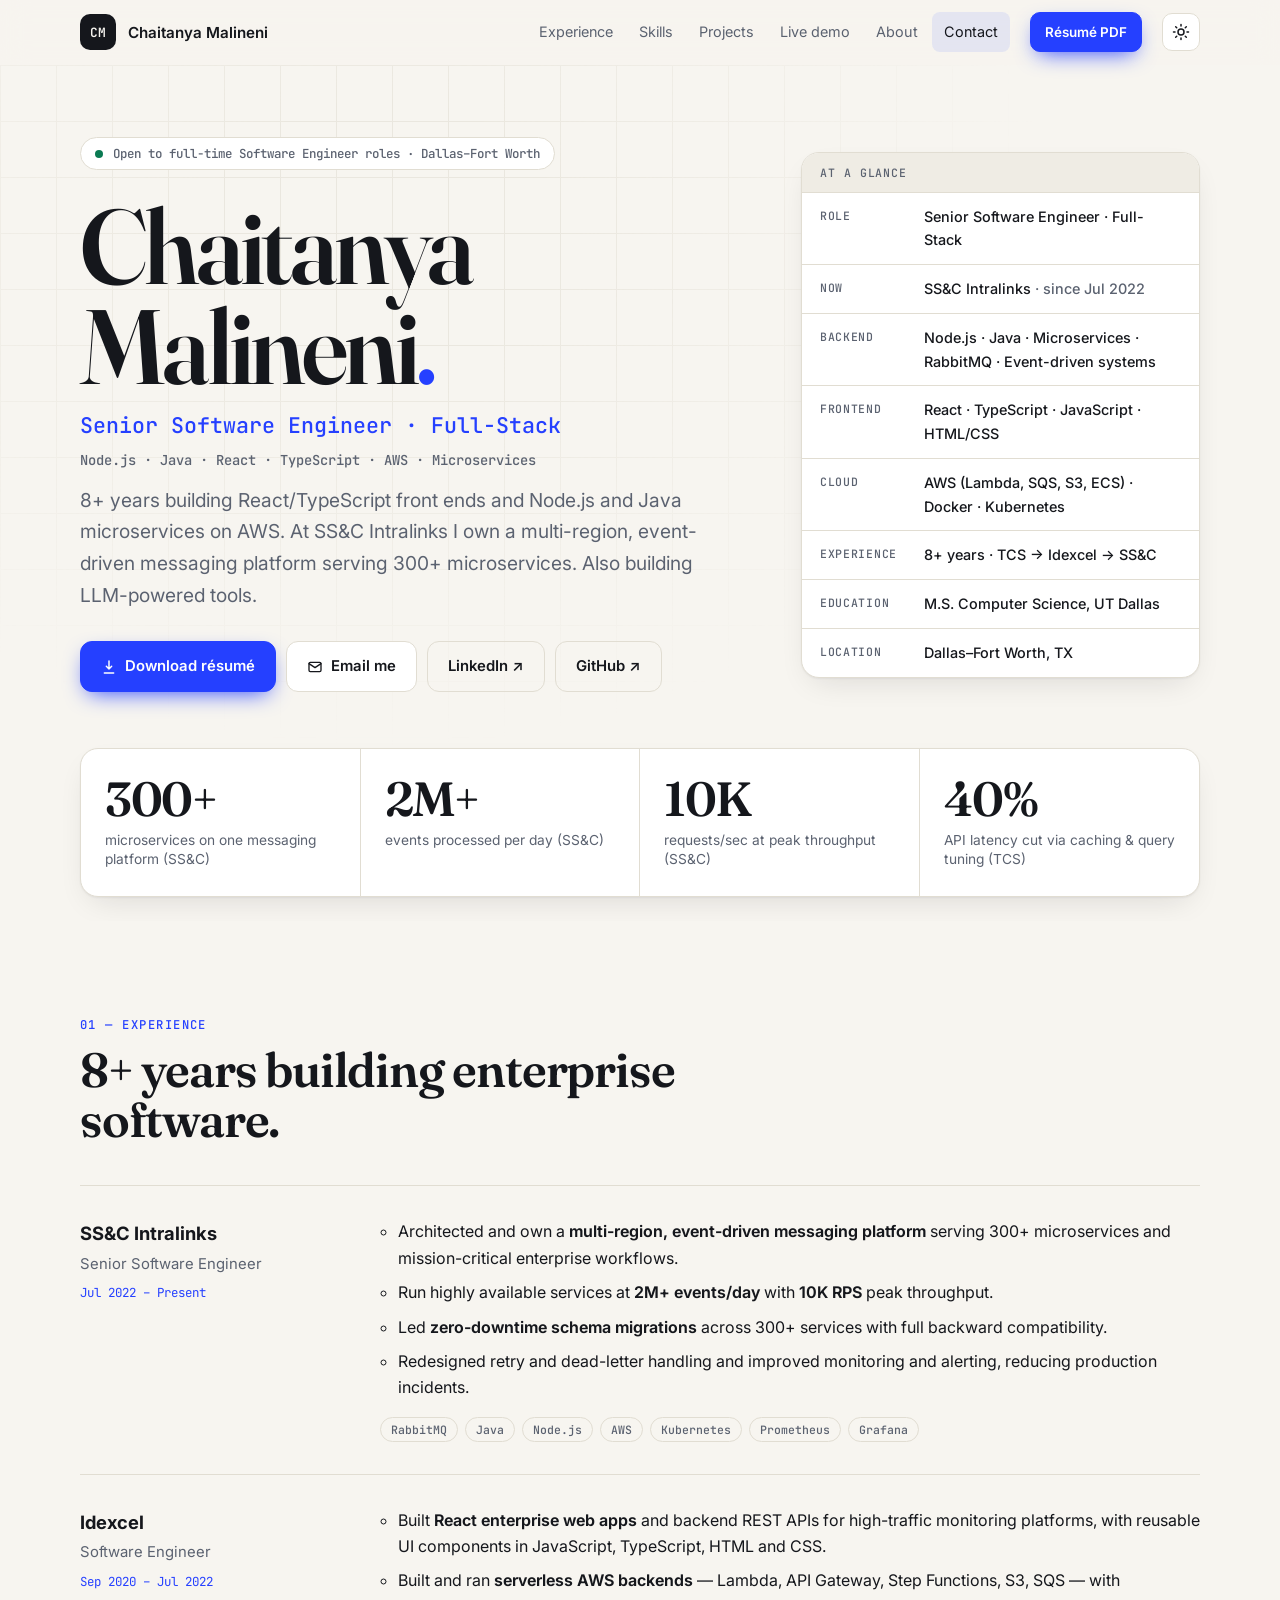
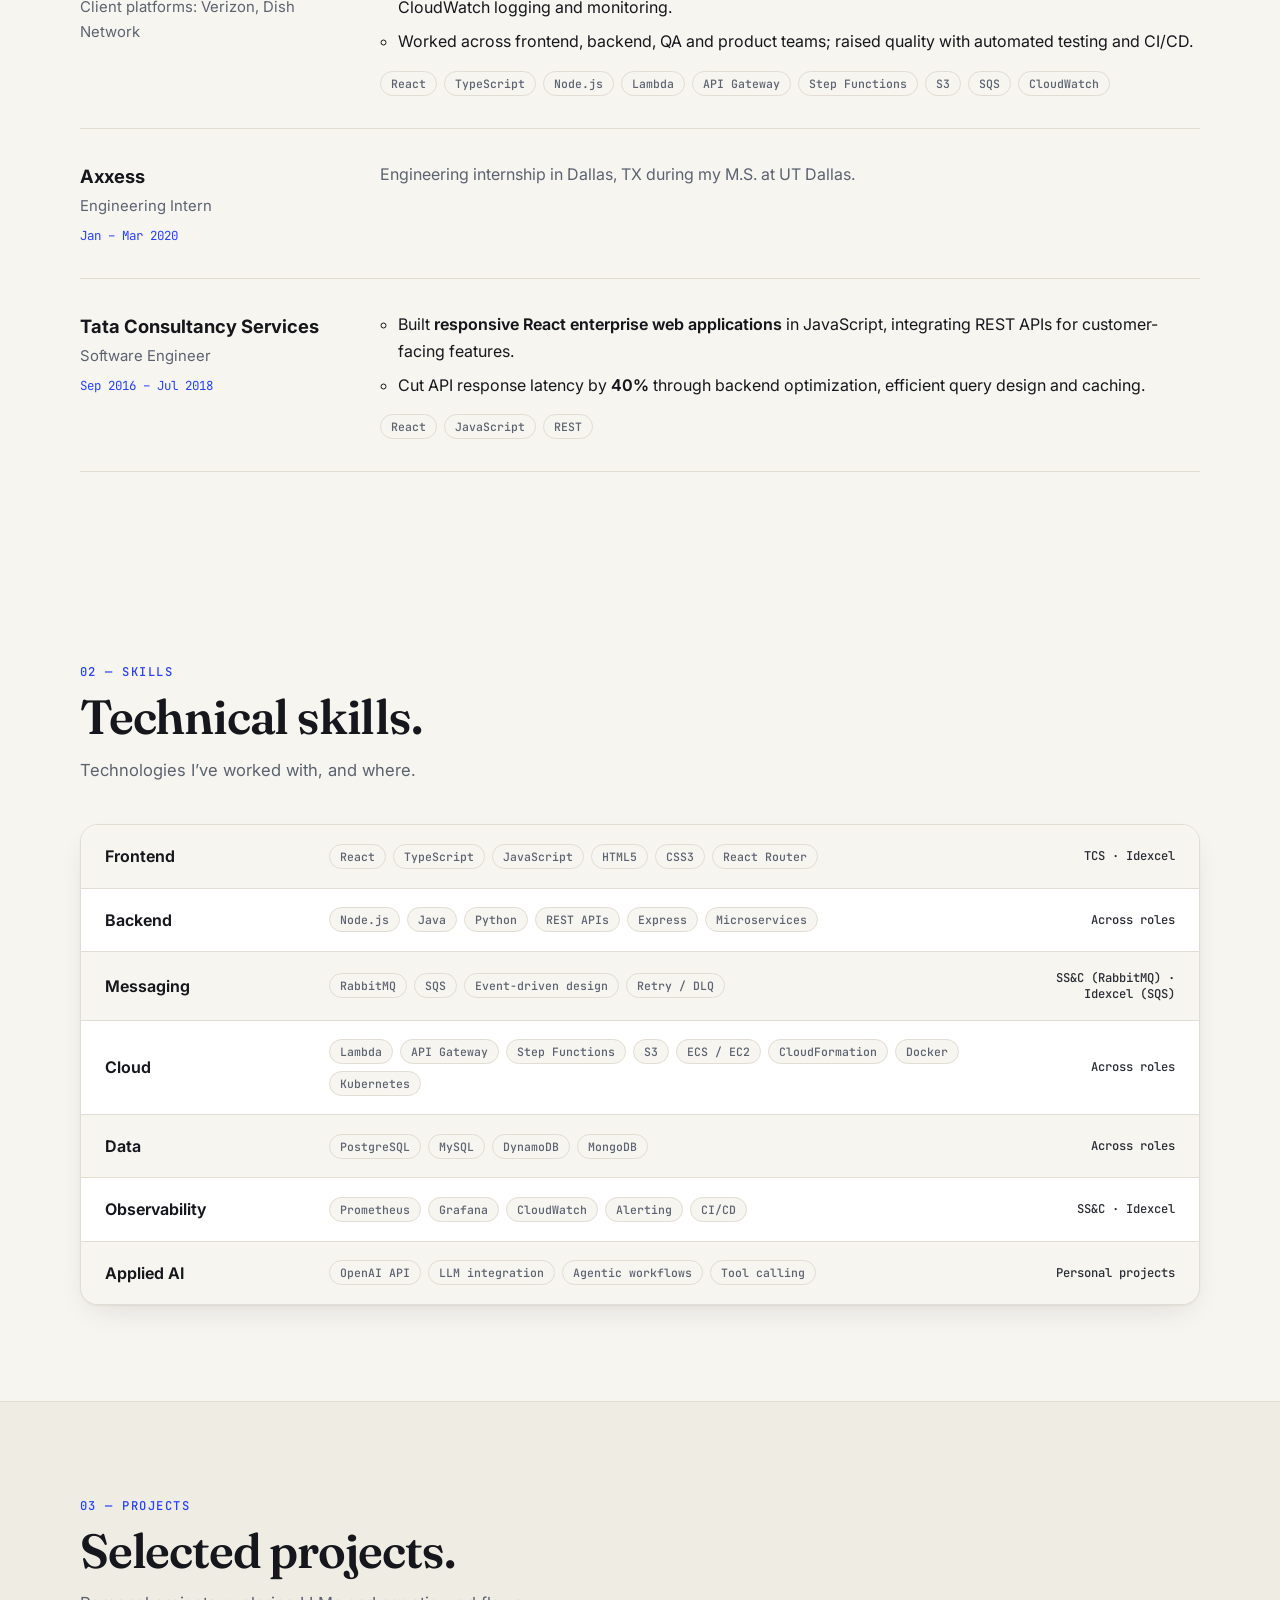
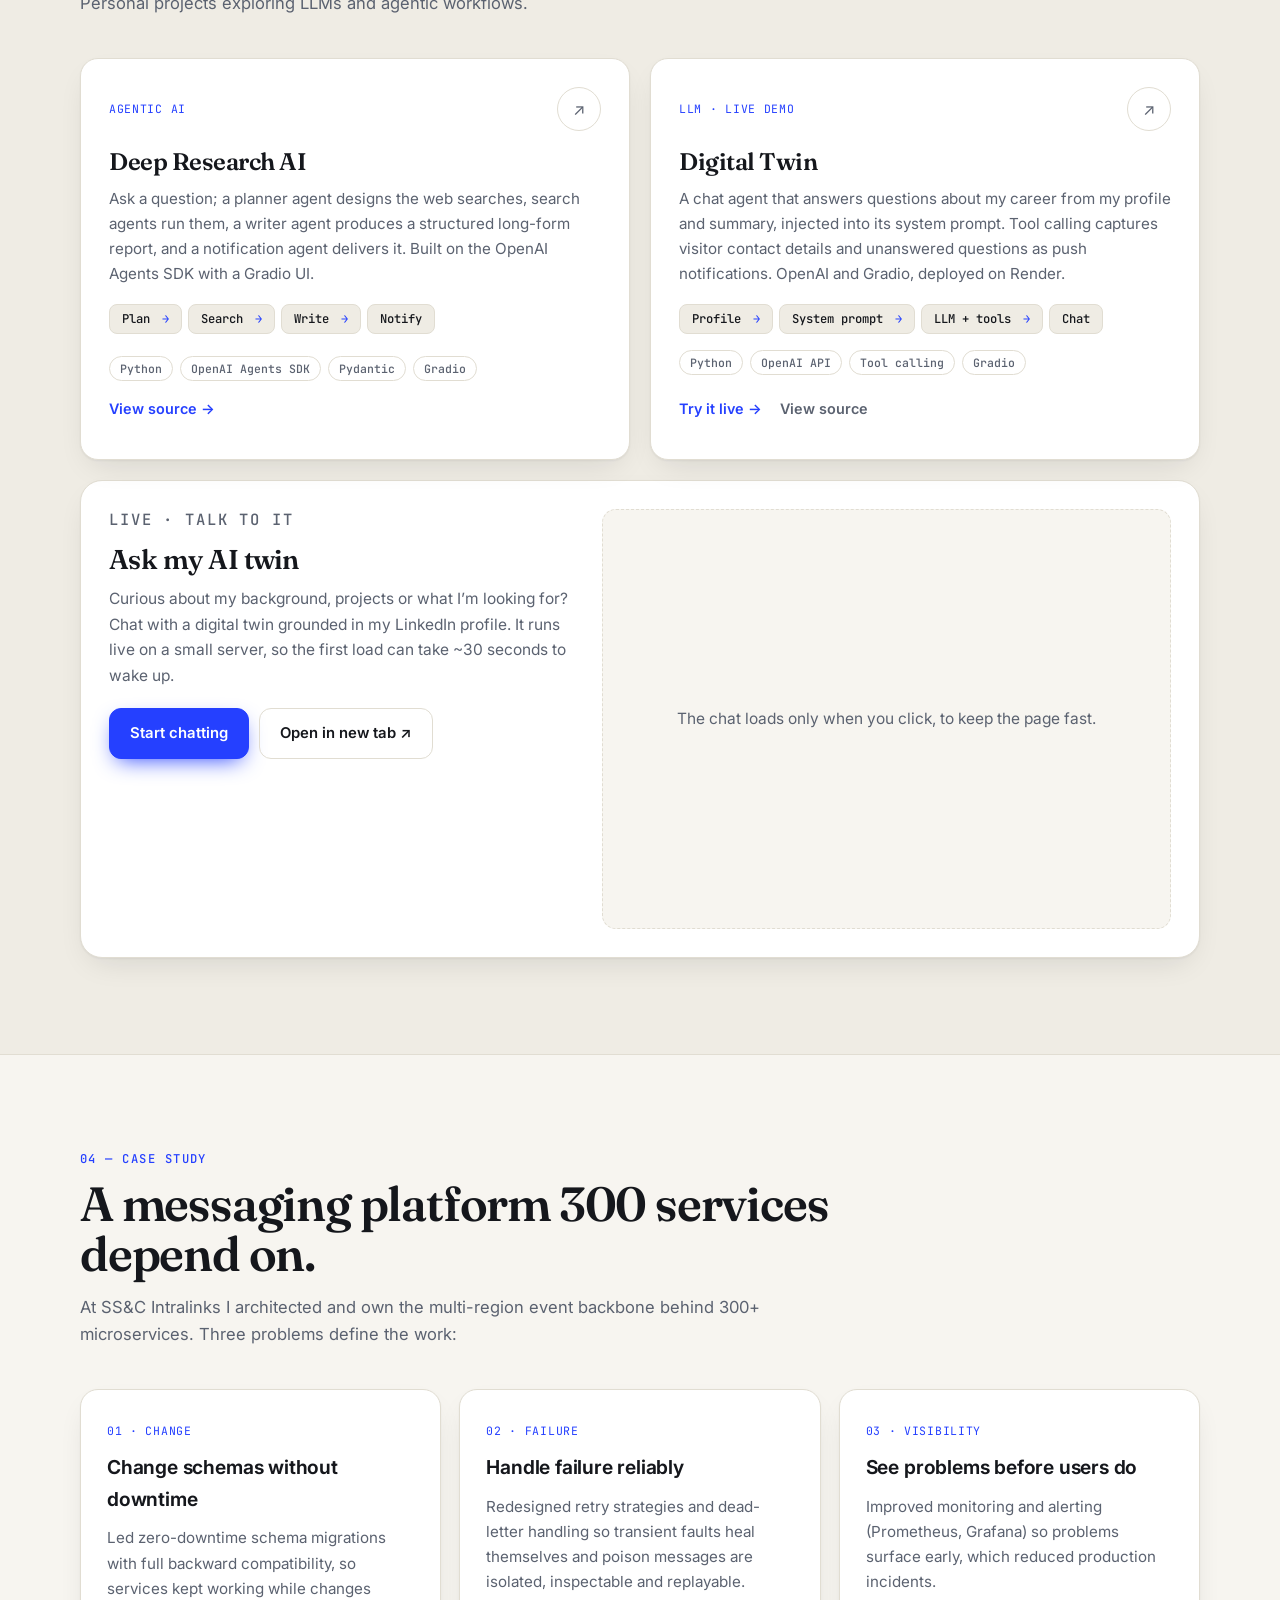
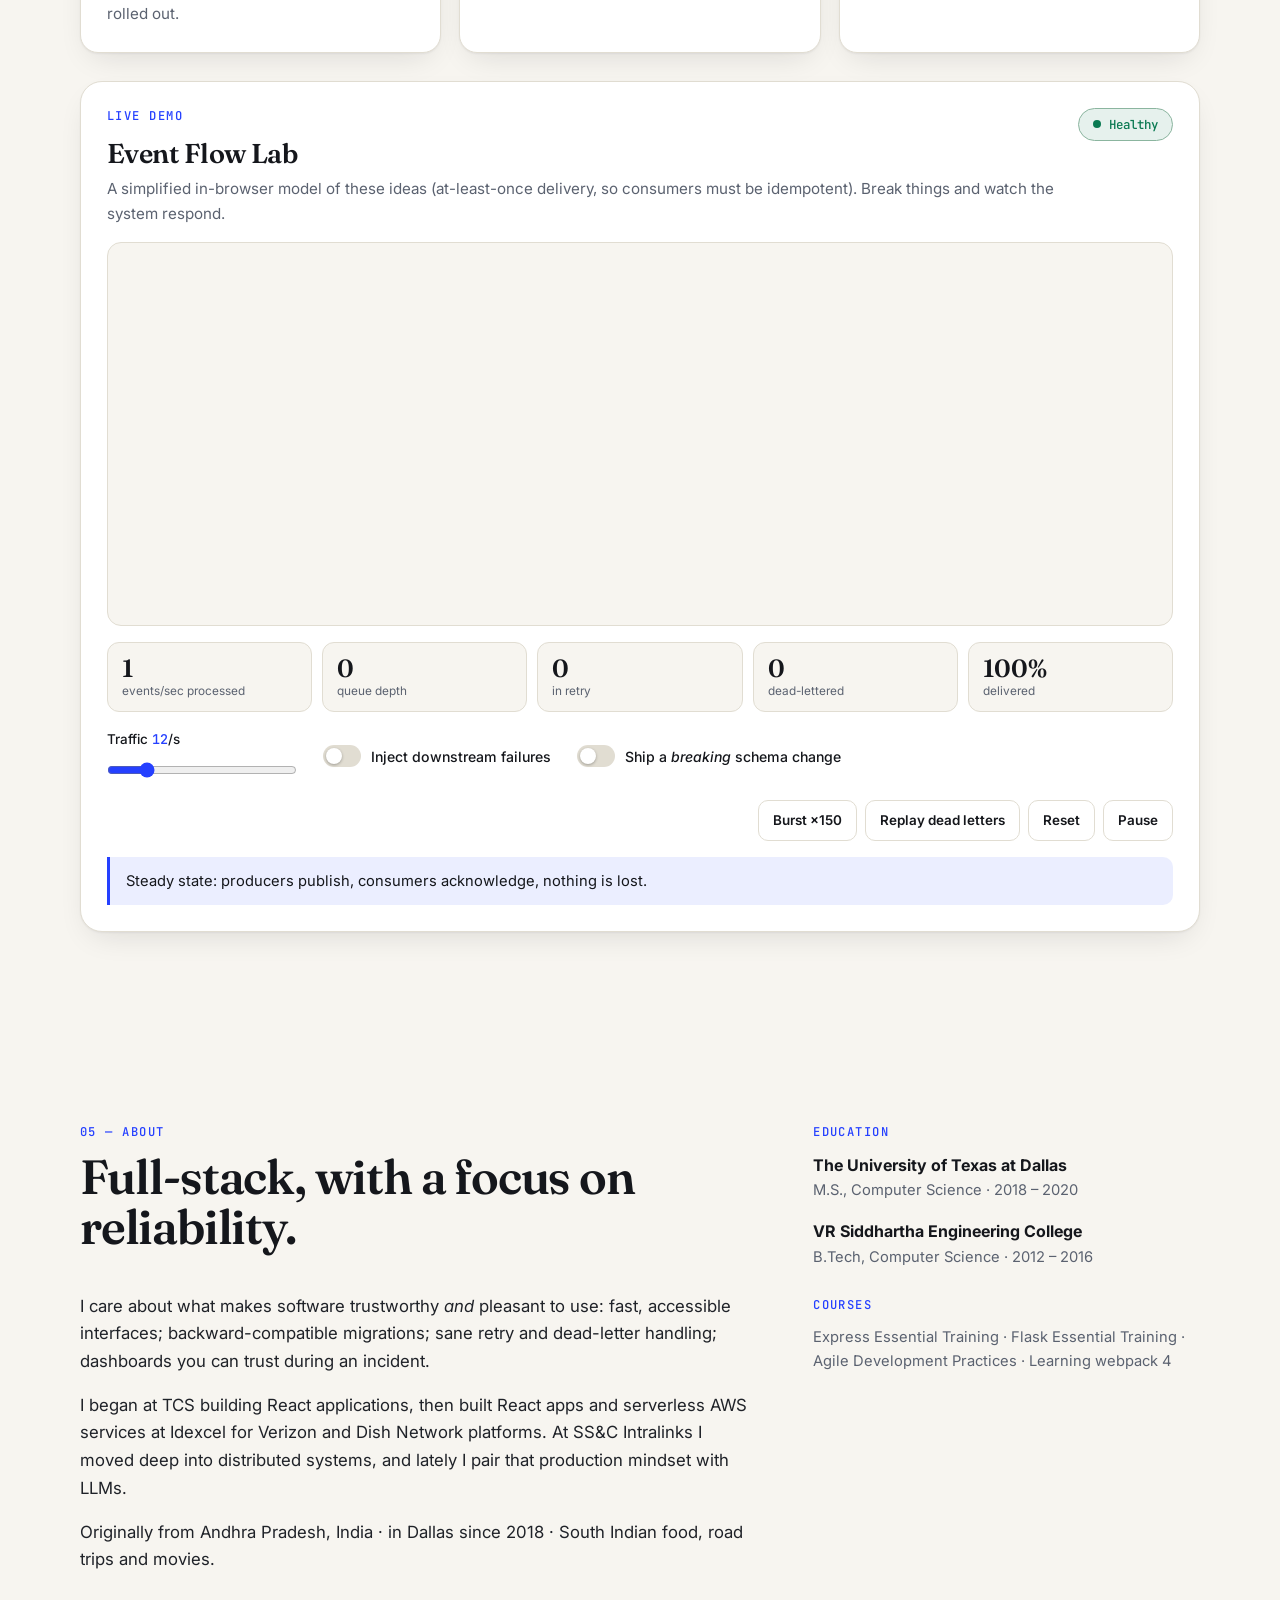
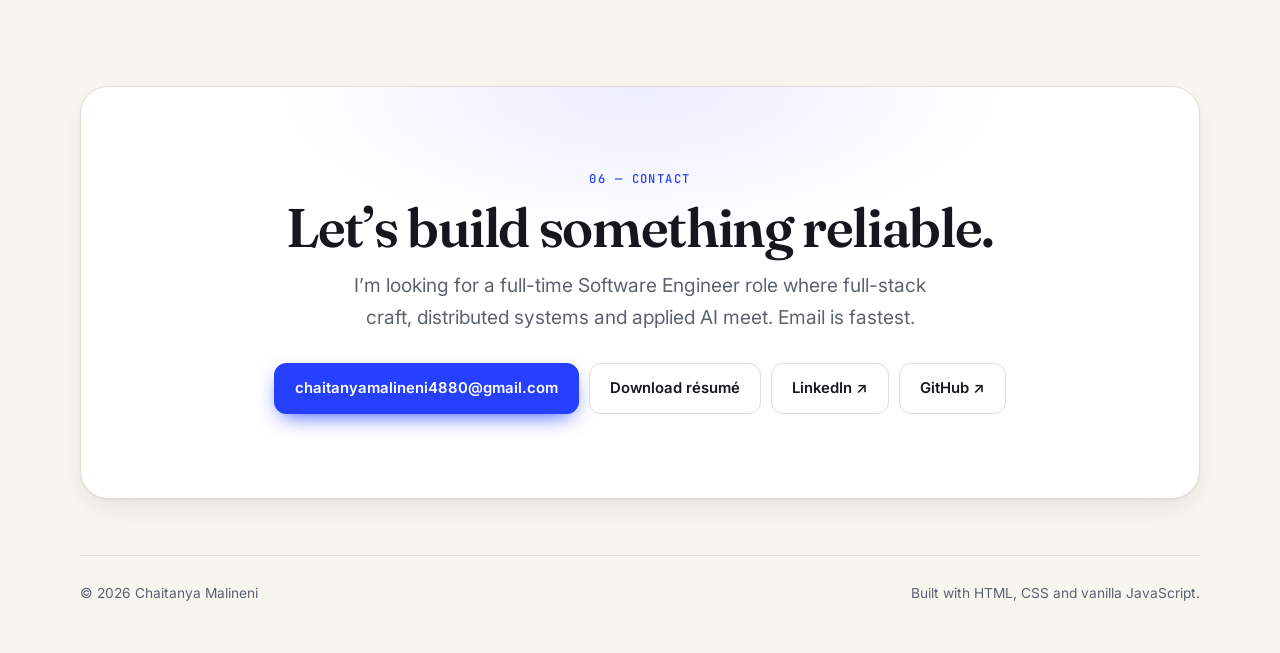
==== commit 7cbb82f7: "Apply multi-reviewer feedback: accurate titles/attribution, clearer copy, a11y and mobile fixes, SEO" ====
--- a/index.html
+++ b/index.html
@@ -3,18 +3,25 @@
 <head>
 <meta charset="utf-8">
 <meta name="viewport" content="width=device-width, initial-scale=1">
-<title>Chaitanya Malineni — Senior Full-Stack Engineer</title>
-<meta name="description" content="Senior Full-Stack Engineer with 8+ years building React front ends, event-driven backends on AWS and AI-powered services. 300+ microservices, 2M+ events/day, 10K RPS peak.">
+<title>Chaitanya Malineni — Senior Software Engineer (Full-Stack)</title>
+<meta name="description" content="Senior Software Engineer (Full-Stack), 8+ years: React, Node.js, Java and AWS. Architected a messaging platform serving 300+ microservices. Dallas–Fort Worth.">
 <link rel="canonical" href="https://chaitanyamalineni.github.io/">
-<meta property="og:title" content="Chaitanya Malineni — Senior Full-Stack Engineer">
+<meta property="og:title" content="Chaitanya Malineni — Senior Software Engineer (Full-Stack)">
+<meta property="og:site_name" content="Chaitanya Malineni">
+<meta property="og:locale" content="en_US">
 <meta property="og:description" content="From React interfaces to event-driven platforms serving 300+ microservices. Try the live Event Flow Lab.">
 <meta property="og:type" content="website">
 <meta property="og:url" content="https://chaitanyamalineni.github.io/">
 <meta property="og:image" content="https://chaitanyamalineni.github.io/og.png">
 <meta property="og:image:width" content="1200">
 <meta property="og:image:height" content="630">
+<meta property="og:image:alt" content="Chaitanya Malineni — Senior Software Engineer (Full-Stack). 300+ microservices, 2M+ events per day, 10K RPS peak, 8+ years.">
 <meta name="twitter:card" content="summary_large_image">
+<meta name="twitter:title" content="Chaitanya Malineni — Senior Software Engineer (Full-Stack)">
+<meta name="twitter:description" content="React, Node.js, Java and AWS. Architected a messaging platform serving 300+ microservices.">
 <meta name="twitter:image" content="https://chaitanyamalineni.github.io/og.png">
+<meta name="twitter:image:alt" content="Chaitanya Malineni — Senior Software Engineer (Full-Stack)">
+<link rel="alternate" type="application/pdf" href="resume.pdf" title="Résumé">
 <meta name="theme-color" content="#f7f5f0" media="(prefers-color-scheme: light)">
 <meta name="theme-color" content="#0b0d11" media="(prefers-color-scheme: dark)">
 <link rel="icon" href="favicon.svg" type="image/svg+xml">
@@ -27,7 +34,7 @@
 <link href="https://fonts.googleapis.com/css2?family=Fraunces:opsz,wght@9..144,500;9..144,600;9..144,700&family=Inter:wght@400;500;600;700&family=JetBrains+Mono:wght@400;500&display=swap" rel="stylesheet">
 <link rel="stylesheet" href="style.css">
 <script type="application/ld+json">
-{"@context":"https://schema.org","@type":"Person","name":"Chaitanya Malineni","jobTitle":"Senior Full-Stack Engineer","url":"https://chaitanyamalineni.github.io/","email":"mailto:chaitanyamalineni4880@gmail.com","sameAs":["https://www.linkedin.com/in/chaitanya-malineni","https://github.com/CHAITANYAMALINENI"],"worksFor":{"@type":"Organization","name":"SS&C Intralinks"},"alumniOf":[{"@type":"CollegeOrUniversity","name":"The University of Texas at Dallas"},{"@type":"CollegeOrUniversity","name":"VR Siddhartha Engineering College"}],"address":{"@type":"PostalAddress","addressLocality":"Dallas–Fort Worth","addressRegion":"TX","addressCountry":"US"},"knowsAbout":["Distributed systems","Event-driven architecture","React","TypeScript","Node.js","Java","AWS","Microservices","LLM applications"]}
+{"@context":"https://schema.org","@type":"Person","name":"Chaitanya Malineni","jobTitle":"Senior Software Engineer","description":"Senior Software Engineer (Full-Stack) with 8+ years building React front ends and event-driven AWS backends.","image":"https://chaitanyamalineni.github.io/og.png","url":"https://chaitanyamalineni.github.io/","email":"chaitanyamalineni4880@gmail.com","sameAs":["https://www.linkedin.com/in/chaitanya-malineni","https://github.com/CHAITANYAMALINENI"],"worksFor":{"@type":"Organization","name":"SS&C Intralinks"},"alumniOf":[{"@type":"CollegeOrUniversity","name":"The University of Texas at Dallas"},{"@type":"CollegeOrUniversity","name":"VR Siddhartha Engineering College"}],"address":{"@type":"PostalAddress","addressLocality":"Dallas","addressRegion":"TX","addressCountry":"US"},"knowsAbout":["Distributed systems","Event-driven architecture","React","TypeScript","Node.js","Java","AWS","Microservices","LLM applications"]}
 </script>
 </head>
 <body>
@@ -38,12 +45,13 @@
   <a href="#top" class="brand" aria-label="Chaitanya Malineni — home"><span class="mono-mark">CM</span><span class="brand-name">Chaitanya Malineni</span></a>
   <nav aria-label="Primary" id="menu">
     <a href="#experience">Experience</a>
-    <a href="#lab">Live demo</a>
-    <a href="#stack">Stack</a>
+    <a href="#stack">Skills</a>
     <a href="#projects">Projects</a>
+    <a href="#case">Live demo</a>
+    <a href="#about">About</a>
     <a href="#contact">Contact</a>
   </nav>
-  <a class="btn sm primary hide-sm" href="resume.pdf" download>Résumé&nbsp;PDF</a>
+  <a class="btn sm primary hide-sm" href="resume.pdf" download="Chaitanya_Malineni_Resume.pdf">Résumé&nbsp;PDF</a>
   <button id="theme" class="icon-btn" aria-label="Toggle light / dark theme" title="Toggle theme">
     <svg viewBox="0 0 24 24" width="18" height="18" fill="none" stroke="currentColor" stroke-width="2" stroke-linecap="round"><circle cx="12" cy="12" r="4"/><path d="M12 2v2M12 20v2M4.9 4.9l1.4 1.4M17.7 17.7l1.4 1.4M2 12h2M20 12h2M4.9 19.1l1.4-1.4M17.7 6.3l1.4-1.4"/></svg>
   </button>
@@ -56,30 +64,32 @@
     <div class="hero-copy">
       <p class="status"><span class="pulse"></span> Open to full-time Software Engineer roles · Dallas–Fort Worth</p>
       <h1>Chaitanya<br>Malineni<span class="stop">.</span></h1>
-      <p class="role">Senior Full-Stack Engineer</p>
-      <p class="lead">I build products end to end — React interfaces, event-driven backends on AWS, and the observability that keeps them up. 8+ years shipping software for enterprise scale, now adding LLM-powered services and agentic workflows.</p>
+      <p class="role">Senior Software Engineer · <span style="white-space:nowrap">Full-Stack</span></p>
+      <p class="stackline">Node.js · Java · React · TypeScript · AWS · Microservices</p>
+      <p class="lead">8+ years building React/TypeScript front ends and Node.js and Java microservices on AWS. At SS&amp;C Intralinks I own a multi-region, event-driven messaging platform serving 300+ microservices. Also building LLM-powered tools.</p>
       <div class="cta">
-        <a class="btn primary" href="resume.pdf" download>
+        <a class="btn primary" href="resume.pdf" download="Chaitanya_Malineni_Resume.pdf">
           <svg viewBox="0 0 24 24" width="16" height="16" fill="none" stroke="currentColor" stroke-width="2.2" stroke-linecap="round" stroke-linejoin="round"><path d="M12 3v12m0 0l-4-4m4 4l4-4M5 21h14"/></svg>
           Download résumé
         </a>
-        <button class="btn" id="copy-email" type="button" data-email="chaitanyamalineni4880@gmail.com">
+        <a class="btn" href="mailto:chaitanyamalineni4880@gmail.com">
           <svg viewBox="0 0 24 24" width="16" height="16" fill="none" stroke="currentColor" stroke-width="2" stroke-linecap="round" stroke-linejoin="round"><rect x="3" y="5" width="18" height="14" rx="2"/><path d="M3 7l9 6 9-6"/></svg>
-          <span id="copy-label">Copy email</span>
-        </button>
-        <a class="btn ghost" href="https://www.linkedin.com/in/chaitanya-malineni" target="_blank" rel="noopener">LinkedIn&nbsp;↗</a>
-        <a class="btn ghost" href="https://github.com/CHAITANYAMALINENI" target="_blank" rel="noopener">GitHub&nbsp;↗</a>
-      </div>
-    </div>
-
-    <aside class="spec" aria-label="Recruiter snapshot">
-      <div class="spec-head"><span>Recruiter snapshot</span><span class="mono">2026</span></div>
+          Email me
+        </a>
+        <a class="btn ghost" href="https://www.linkedin.com/in/chaitanya-malineni" target="_blank" rel="me noopener">LinkedIn&nbsp;↗</a>
+        <a class="btn ghost" href="https://github.com/CHAITANYAMALINENI" target="_blank" rel="me noopener">GitHub&nbsp;↗</a>
+      </div>
+    </div>
+
+    <aside class="spec" aria-label="At a glance">
+      <div class="spec-head"><span>At a glance</span></div>
       <dl>
-        <div><dt>Role</dt><dd>Senior Full-Stack Engineer</dd></div>
+        <div><dt>Role</dt><dd>Senior Software Engineer · Full-Stack</dd></div>
         <div><dt>Now</dt><dd>SS&amp;C Intralinks <span class="muted">· since Jul 2022</span></dd></div>
-        <div><dt>Strengths</dt><dd>Distributed systems · React / TypeScript · AWS · Applied AI</dd></div>
-        <div><dt>Languages</dt><dd>Java · Node.js · TypeScript · Python</dd></div>
-        <div><dt>Experience</dt><dd>8+ years, enterprise scale</dd></div>
+        <div><dt>Backend</dt><dd>Node.js · Java · Microservices · RabbitMQ · Event-driven systems</dd></div>
+        <div><dt>Frontend</dt><dd>React · TypeScript · JavaScript · HTML/CSS</dd></div>
+        <div><dt>Cloud</dt><dd>AWS (Lambda, SQS, S3, ECS) · Docker · Kubernetes</dd></div>
+        <div><dt>Experience</dt><dd>8+ years · TCS → Idexcel → SS&amp;C</dd></div>
         <div><dt>Education</dt><dd>M.S. Computer Science, UT Dallas</dd></div>
         <div><dt>Location</dt><dd>Dallas–Fort Worth, TX</dd></div>
       </dl>
@@ -88,10 +98,10 @@
 
   <div class="container">
     <div class="metrics" id="impact">
-      <div class="metric"><b data-count="300" data-suffix="+">300+</b><span>microservices on one messaging platform</span></div>
-      <div class="metric"><b data-count="2" data-suffix="M+">2M+</b><span>events processed per day</span></div>
-      <div class="metric"><b data-count="10" data-suffix="K">10K</b><span>requests/sec at peak throughput</span></div>
-      <div class="metric"><b data-count="40" data-suffix="%">40%</b><span>API latency cut via caching &amp; query tuning</span></div>
+      <div class="metric"><b data-count="300" data-suffix="+">300+</b><span>microservices on one messaging platform (SS&amp;C)</span></div>
+      <div class="metric"><b data-count="2" data-suffix="M+">2M+</b><span>events processed per day (SS&amp;C)</span></div>
+      <div class="metric"><b data-count="10" data-suffix="K">10K</b><span>requests/sec at peak throughput (SS&amp;C)</span></div>
+      <div class="metric"><b data-count="40" data-suffix="%">40%</b><span>API latency cut via caching &amp; query tuning (TCS)</span></div>
     </div>
   </div>
 </section>
@@ -107,7 +117,7 @@
           <li>Architected and own a <b>multi-region, event-driven messaging platform</b> serving 300+ microservices and mission-critical enterprise workflows.</li>
           <li>Run highly available services at <b>2M+ events/day</b> with <b>10K RPS</b> peak throughput.</li>
           <li>Led <b>zero-downtime schema migrations</b> across 300+ services with full backward compatibility.</li>
-          <li>Redesigned retry and dead-letter handling and tightened monitoring/alerting, significantly reducing production incidents.</li>
+          <li>Redesigned retry and dead-letter handling and improved monitoring and alerting, reducing production incidents.</li>
         </ul>
         <div class="chips"><i>RabbitMQ</i><i>Java</i><i>Node.js</i><i>AWS</i><i>Kubernetes</i><i>Prometheus</i><i>Grafana</i></div>
       </div>
@@ -140,15 +150,67 @@
   </ol>
 </section>
 
+<!-- ============ STACK ============ -->
+<section class="container block" id="stack">
+  <header class="sec-head"><p class="kicker">02 — Skills</p><h2>Technical skills.</h2><p class="sub">Technologies I’ve worked with, and where.</p></header>
+  <div class="layers">
+    <div class="layer reveal"><div class="l-name">Frontend</div><div class="chips"><i>React</i><i>TypeScript</i><i>JavaScript</i><i>HTML5</i><i>CSS3</i><i>React Router</i></div><div class="l-proof">TCS · Idexcel</div></div>
+    <div class="layer reveal"><div class="l-name">Backend</div><div class="chips"><i>Node.js</i><i>Java</i><i>Python</i><i>REST APIs</i><i>Express</i><i>Microservices</i></div><div class="l-proof">Across roles</div></div>
+    <div class="layer reveal"><div class="l-name">Messaging</div><div class="chips"><i>RabbitMQ</i><i>SQS</i><i>Event-driven design</i><i>Retry / DLQ</i></div><div class="l-proof">SS&amp;C (RabbitMQ) · Idexcel (SQS)</div></div>
+    <div class="layer reveal"><div class="l-name">Cloud</div><div class="chips"><i>Lambda</i><i>API Gateway</i><i>Step Functions</i><i>S3</i><i>ECS / EC2</i><i>CloudFormation</i><i>Docker</i><i>Kubernetes</i></div><div class="l-proof">Across roles</div></div>
+    <div class="layer reveal"><div class="l-name">Data</div><div class="chips"><i>PostgreSQL</i><i>MySQL</i><i>DynamoDB</i><i>MongoDB</i></div><div class="l-proof">Across roles</div></div>
+    <div class="layer reveal"><div class="l-name">Observability</div><div class="chips"><i>Prometheus</i><i>Grafana</i><i>CloudWatch</i><i>Alerting</i><i>CI/CD</i></div><div class="l-proof">SS&amp;C · Idexcel</div></div>
+    <div class="layer reveal"><div class="l-name">Applied AI</div><div class="chips"><i>OpenAI API</i><i>LLM integration</i><i>Agentic workflows</i><i>Tool calling</i></div><div class="l-proof">Personal projects</div></div>
+  </div>
+</section>
+
+<!-- ============ PROJECTS ============ -->
+<section class="block alt" id="projects">
+  <div class="container">
+    <header class="sec-head"><p class="kicker">03 — Projects</p><h2>Selected projects.</h2><p class="sub">Personal projects exploring LLMs and agentic workflows.</p></header>
+    <div class="cards">
+      <article class="card reveal">
+        <div class="card-top"><span class="mono tag">Agentic AI</span><a class="arrow" href="https://github.com/CHAITANYAMALINENI/deep-research-ai" target="_blank" rel="noopener" aria-label="Deep Research AI on GitHub">↗</a></div>
+        <h3>Deep Research AI</h3>
+        <p>Ask a question; a planner agent designs the web searches, search agents run them, a writer agent produces a structured long-form report, and a notification agent delivers it. Built on the OpenAI Agents SDK with a Gradio UI.</p>
+        <ol class="flow"><li>Plan</li><li>Search</li><li>Write</li><li>Notify</li></ol>
+        <div class="chips"><i>Python</i><i>OpenAI Agents SDK</i><i>Pydantic</i><i>Gradio</i></div>
+        <a class="more" href="https://github.com/CHAITANYAMALINENI/deep-research-ai" target="_blank" rel="noopener">View source →</a>
+      </article>
+      <article class="card reveal">
+        <div class="card-top"><span class="mono tag">LLM · Live demo</span><a class="arrow" href="https://github.com/CHAITANYAMALINENI/my-digital-twin-ai" target="_blank" rel="noopener" aria-label="Digital Twin on GitHub">↗</a></div>
+        <h3>Digital Twin</h3>
+        <p>A chat agent that answers questions about my career from my profile and summary, injected into its system prompt. Tool calling captures visitor contact details and unanswered questions as push notifications. OpenAI and Gradio, deployed on Render.</p>
+        <ol class="flow"><li>Profile</li><li>System prompt</li><li>LLM + tools</li><li>Chat</li></ol>
+        <div class="chips"><i>Python</i><i>OpenAI API</i><i>Tool calling</i><i>Gradio</i></div>
+        <div class="more-row"><a class="more" href="https://twin-08bn.onrender.com/" target="_blank" rel="noopener">Try it live →</a><a class="more alt-link" href="https://github.com/CHAITANYAMALINENI/my-digital-twin-ai" target="_blank" rel="noopener">View source</a></div>
+      </article>
+    </div>
+    <div class="twin reveal" id="twin">
+      <div class="twin-copy">
+        <p class="kicker">Live · talk to it</p>
+        <h3>Ask my AI twin</h3>
+        <p>Curious about my background, projects or what I’m looking for? Chat with a digital twin grounded in my LinkedIn profile. It runs live on a small server, so the first load can take ~30 seconds to wake up.</p>
+        <div class="cta">
+          <button class="btn primary" id="twin-load" type="button">Start chatting</button>
+          <a class="btn ghost" href="https://twin-08bn.onrender.com/" target="_blank" rel="noopener">Open in new tab ↗</a>
+        </div>
+      </div>
+      <div class="twin-frame" id="twin-frame" aria-live="polite"><p class="muted sm">The chat loads only when you click, to keep the page fast.</p></div>
+    </div>
+    <div id="gh-live" class="gh-live" hidden></div>
+  </div>
+</section>
+
 <!-- ============ CASE STUDY + LAB ============ -->
-<section class="block alt" id="case">
+<section class="block" id="case">
   <div class="container">
-    <header class="sec-head"><p class="kicker">02 — Case study</p><h2>A messaging platform 300 services depend on.</h2>
+    <header class="sec-head"><p class="kicker">04 — Case study</p><h2>A messaging platform 300 services depend on.</h2>
       <p class="sub">At SS&amp;C Intralinks I architected and own the multi-region event backbone behind 300+ microservices. Three problems define the work:</p></header>
     <div class="trio">
-      <article class="reveal"><span class="mono tag">01 · Change</span><h3>Evolve contracts without downtime</h3><p>Led zero-downtime schema migrations across 300+ services, keeping every change backward compatible so producers and consumers never had to deploy in lockstep.</p></article>
+      <article class="reveal"><span class="mono tag">01 · Change</span><h3>Change schemas without downtime</h3><p>Led zero-downtime schema migrations with full backward compatibility, so services kept working while changes rolled out.</p></article>
       <article class="reveal"><span class="mono tag">02 · Failure</span><h3>Handle failure reliably</h3><p>Redesigned retry strategies and dead-letter handling so transient faults heal themselves and poison messages are isolated, inspectable and replayable.</p></article>
-      <article class="reveal"><span class="mono tag">03 · Visibility</span><h3>See problems before users do</h3><p>Built monitoring and alerting with Prometheus and Grafana around lag, retries and dead letters, which significantly reduced production incidents.</p></article>
+      <article class="reveal"><span class="mono tag">03 · Visibility</span><h3>See problems before users do</h3><p>Improved monitoring and alerting (Prometheus, Grafana) so problems surface early, which reduced production incidents.</p></article>
     </div>
 
     <div class="lab reveal" id="lab" aria-labelledby="lab-title">
@@ -156,11 +218,12 @@
         <div>
           <p class="kicker">Live demo</p>
           <h3 id="lab-title">Event Flow Lab</h3>
-          <p class="sub">A simplified, in-browser model of these ideas. Break things and watch the platform respond.</p>
+          <p class="sub">A simplified in-browser model of these ideas (at-least-once delivery, so consumers must be idempotent). Break things and watch the system respond.</p>
         </div>
         <div class="health" id="health" role="status"><span class="hdot"></span><span id="health-text">Healthy</span></div>
       </div>
 
+      <p class="swipe-hint">Swipe the diagram sideways →</p>
       <div class="lab-stage"><canvas id="labcanvas" aria-hidden="true"></canvas></div>
 
       <div class="lab-stats" aria-hidden="true">
@@ -188,73 +251,13 @@
   </div>
 </section>
 
-<!-- ============ STACK ============ -->
-<section class="container block" id="stack">
-  <header class="sec-head"><p class="kicker">03 — Skills</p><h2>Skills across the full stack.</h2><p class="sub">Technologies I’ve worked with, and where.</p></header>
-  <div class="layers">
-    <div class="layer reveal"><div class="l-name"><span class="mono">L7</span>Interface</div><div class="chips"><i>React</i><i>TypeScript</i><i>JavaScript</i><i>HTML5</i><i>CSS3</i><i>React Router</i></div><div class="l-proof">TCS · Idexcel</div></div>
-    <div class="layer reveal"><div class="l-name"><span class="mono">L6</span>APIs &amp; services</div><div class="chips"><i>Node.js</i><i>Java</i><i>Python</i><i>REST</i><i>Express</i><i>Microservices</i></div><div class="l-proof">Idexcel · Intralinks</div></div>
-    <div class="layer reveal"><div class="l-name"><span class="mono">L5</span>Messaging</div><div class="chips"><i>RabbitMQ</i><i>SQS</i><i>Event-driven design</i><i>Retry / DLQ</i></div><div class="l-proof">Intralinks · Idexcel</div></div>
-    <div class="layer reveal"><div class="l-name"><span class="mono">L4</span>Cloud</div><div class="chips"><i>Lambda</i><i>API Gateway</i><i>Step Functions</i><i>S3</i><i>ECS / EC2</i><i>CloudFormation</i><i>Docker</i><i>Kubernetes</i></div><div class="l-proof">Idexcel · Intralinks</div></div>
-    <div class="layer reveal"><div class="l-name"><span class="mono">L3</span>Data</div><div class="chips"><i>PostgreSQL</i><i>MySQL</i><i>DynamoDB</i><i>MongoDB</i></div><div class="l-proof">Across roles</div></div>
-    <div class="layer reveal"><div class="l-name"><span class="mono">L2</span>Observability</div><div class="chips"><i>Prometheus</i><i>Grafana</i><i>CloudWatch</i><i>Alerting</i><i>CI/CD</i></div><div class="l-proof">Intralinks · Idexcel</div></div>
-    <div class="layer reveal"><div class="l-name"><span class="mono">L1</span>Applied AI</div><div class="chips"><i>OpenAI API</i><i>LLM integration</i><i>Agentic workflows</i><i>Tool calling</i></div><div class="l-proof">Personal projects</div></div>
-  </div>
-</section>
-
-<!-- ============ PROJECTS ============ -->
-<section class="block alt" id="projects">
-  <div class="container">
-    <header class="sec-head"><p class="kicker">04 — Projects</p><h2>Side projects.</h2><p class="sub">Personal projects exploring LLMs and agentic workflows.</p></header>
-    <div class="cards">
-      <article class="card reveal">
-        <div class="card-top"><span class="mono tag">Agentic AI</span><a class="arrow" href="https://github.com/CHAITANYAMALINENI/deep-research-ai" target="_blank" rel="noopener" aria-label="Deep Research AI on GitHub">↗</a></div>
-        <h3>Deep Research AI</h3>
-        <p>Ask a question; a team of agents plans the searches, runs them, writes a long-form report and emails it to you. A research manager orchestrates specialist agents behind a Gradio UI.</p>
-        <ol class="flow"><li>Plan</li><li>Search</li><li>Write</li><li>Email</li></ol>
-        <div class="chips"><i>Python</i><i>Multi-agent</i><i>LLM</i><i>Gradio</i></div>
-        <a class="more" href="https://github.com/CHAITANYAMALINENI/deep-research-ai" target="_blank" rel="noopener">View source →</a>
-      </article>
-      <article class="card reveal">
-        <div class="card-top"><span class="mono tag">LLM · Chat · Live</span><a class="arrow" href="https://github.com/CHAITANYAMALINENI/my-digital-twin-ai" target="_blank" rel="noopener" aria-label="Digital Twin on GitHub">↗</a></div>
-        <h3>Digital Twin</h3>
-        <p>A conversational AI grounded in my LinkedIn profile and personal summary, so people can ask it about my background. Context building, tool calls and a custom Gradio interface.</p>
-        <ol class="flow"><li>Profile</li><li>Context</li><li>LLM + tools</li><li>Chat</li></ol>
-        <div class="chips"><i>Python</i><i>LLM tools</i><i>Gradio</i></div>
-        <div class="more-row"><a class="more" href="https://twin-08bn.onrender.com/" target="_blank" rel="noopener">Try it live →</a><a class="more alt-link" href="https://github.com/CHAITANYAMALINENI/my-digital-twin-ai" target="_blank" rel="noopener">View source</a></div>
-      </article>
-      <article class="card wide reveal">
-        <div class="card-top"><span class="mono tag">Full-stack</span><a class="arrow" href="https://github.com/CHAITANYAMALINENI/vehicle-registration-backend" target="_blank" rel="noopener" aria-label="Vehicle Registration on GitHub">↗</a></div>
-        <h3>Vehicle Registration System</h3>
-        <p>An end-to-end app for registering and booking cars and bikes: a React client with login, vehicle browsing, registration, booking and payment flows, backed by an Express REST API and a MySQL data layer for users, vehicles and sub-types.</p>
-        <ol class="flow"><li>React 18 + Router</li><li>Express REST API</li><li>MySQL</li></ol>
-        <div class="chips"><i>React</i><i>Bootstrap</i><i>Node.js</i><i>Express</i><i>MySQL</i></div>
-        <a class="more" href="https://github.com/CHAITANYAMALINENI/vehicle-registration-backend" target="_blank" rel="noopener">View source →</a>
-      </article>
-    </div>
-    <div class="twin reveal" id="twin">
-      <div class="twin-copy">
-        <p class="kicker">Live · talk to it</p>
-        <h3>Ask my AI twin</h3>
-        <p>Curious about my background, projects or what I’m looking for? Chat with a digital twin grounded in my LinkedIn profile. It runs live on a small server, so the first load can take ~30 seconds to wake up.</p>
-        <div class="cta">
-          <button class="btn primary" id="twin-load" type="button">Start chatting</button>
-          <a class="btn ghost" href="https://twin-08bn.onrender.com/" target="_blank" rel="noopener">Open in new tab ↗</a>
-        </div>
-      </div>
-      <div class="twin-frame" id="twin-frame" aria-live="polite"><p class="muted sm">The chat loads only when you click, to keep the page fast.</p></div>
-    </div>
-    <div id="gh-live" class="gh-live" hidden></div>
-  </div>
-</section>
-
 <!-- ============ ABOUT / EDU ============ -->
 <section class="container block" id="about">
   <div class="about-grid">
     <div>
       <header class="sec-head"><p class="kicker">05 — About</p><h2>Full-stack, with a focus on reliability.</h2></header>
       <div class="prose">
-        <p>I care about what makes software trustworthy <em>and</em> pleasant to use: fast, accessible interfaces; backward-compatible migrations; sane retry and dead-letter handling; dashboards that tell the truth at 3 a.m.</p>
+        <p>I care about what makes software trustworthy <em>and</em> pleasant to use: fast, accessible interfaces; backward-compatible migrations; sane retry and dead-letter handling; dashboards you can trust during an incident.</p>
         <p>I began at TCS building React applications, then built React apps and serverless AWS services at Idexcel for Verizon and Dish Network platforms. At SS&amp;C Intralinks I moved deep into distributed systems, and lately I pair that production mindset with LLMs.</p>
         <p class="muted">Originally from Andhra Pradesh, India · in Dallas since 2018 · South Indian food, road trips and movies.</p>
       </div>
@@ -263,7 +266,7 @@
       <h3 class="kicker">Education</h3>
       <div><b>The University of Texas at Dallas</b><span>M.S., Computer Science · 2018 – 2020</span></div>
       <div><b>VR Siddhartha Engineering College</b><span>B.Tech, Computer Science · 2012 – 2016</span></div>
-      <h3 class="kicker" style="margin-top:28px">Certifications</h3>
+      <h3 class="kicker" style="margin-top:28px">Courses</h3>
       <div><span>Express Essential Training · Flask Essential Training · Agile Development Practices · Learning webpack 4</span></div>
     </div>
   </div>
@@ -277,9 +280,9 @@
     <p class="lead">I’m looking for a full-time Software Engineer role where full-stack craft, distributed systems and applied AI meet. Email is fastest.</p>
     <div class="cta center">
       <a class="btn primary" href="mailto:chaitanyamalineni4880@gmail.com">chaitanyamalineni4880@gmail.com</a>
-      <a class="btn" href="resume.pdf" download>Download résumé</a>
-      <a class="btn ghost" href="https://www.linkedin.com/in/chaitanya-malineni" target="_blank" rel="noopener">LinkedIn&nbsp;↗</a>
-      <a class="btn ghost" href="https://github.com/CHAITANYAMALINENI" target="_blank" rel="noopener">GitHub&nbsp;↗</a>
+      <a class="btn" href="resume.pdf" download="Chaitanya_Malineni_Resume.pdf">Download résumé</a>
+      <a class="btn ghost" href="https://www.linkedin.com/in/chaitanya-malineni" target="_blank" rel="me noopener">LinkedIn&nbsp;↗</a>
+      <a class="btn ghost" href="https://github.com/CHAITANYAMALINENI" target="_blank" rel="me noopener">GitHub&nbsp;↗</a>
     </div>
   </div>
 </section>
@@ -287,7 +290,7 @@
 
 <footer class="container foot">
   <span>© <span id="yr">2026</span> Chaitanya Malineni</span>
-  <span class="muted">Hand-built with HTML, CSS and vanilla JavaScript — no frameworks, no build step.</span>
+  <span class="muted">Built with HTML, CSS and vanilla JavaScript.</span>
 </footer>
 
 <script src="script.js"></script>
--- a/style.css
+++ b/style.css
@@ -1,7 +1,7 @@
 :root{
   --bg:#f7f5f0; --bg-alt:#efece4; --surface:#ffffff; --ink:#15171c; --muted:#5b6270; --line:#e1ddd2;
   --accent:#2540ff; --accent-soft:rgba(37,64,255,.09); --on-accent:#fff;
-  --good:#0f9d6b; --warn:#c77d00; --bad:#d6334a;
+  --good:#0a7a52; --warn:#8f5a00; --bad:#c42a40;
   --shadow:0 1px 2px rgba(20,20,30,.05),0 12px 32px -12px rgba(20,20,30,.14);
   --serif:'Fraunces',Georgia,'Times New Roman',serif;
   --sans:Inter,system-ui,-apple-system,'Segoe UI',sans-serif;
@@ -63,6 +63,7 @@
 h1{font:600 clamp(3.2rem,9vw,6.6rem)/.95 var(--serif);letter-spacing:-.035em;margin:26px 0 14px;font-variation-settings:"opsz" 144}
 h1 .stop{color:var(--accent)}
 .role{font:500 clamp(1.05rem,2.2vw,1.35rem) var(--mono);color:var(--accent);margin-bottom:18px}
+.stackline{font:500 .86rem var(--mono);color:var(--muted);margin:-6px 0 16px}
 .lead{font-size:clamp(1.02rem,1.6vw,1.2rem);color:var(--muted);max-width:620px}
 .cta{display:flex;flex-wrap:wrap;gap:10px;margin-top:30px}
 .cta.center{justify-content:center}
@@ -125,12 +126,12 @@
 .lab-stats{display:grid;grid-template-columns:repeat(5,1fr);gap:10px;margin:16px 0}
 .lab-stats div{padding:12px 14px;border:1px solid var(--line);border-radius:12px;background:var(--bg)}
 .lab-stats b{display:block;font:600 1.55rem/1.1 var(--serif);font-variant-numeric:tabular-nums}
-.lab-stats span{font-size:.74rem;color:var(--muted)}
+.lab-stats span{display:block;font-size:.74rem;line-height:1.3;color:var(--muted);margin-top:2px}
 .lab-controls{display:flex;flex-wrap:wrap;gap:16px 26px;align-items:center}
 .ctl{display:flex;flex-direction:column;gap:6px;font-size:.84rem;font-weight:500;min-width:190px}
 .ctl output{font-family:var(--mono);color:var(--accent)}
-input[type=range]{accent-color:var(--accent);width:100%}
-.tog{display:inline-flex;align-items:center;gap:10px;font-size:.88rem;font-weight:500;cursor:pointer}
+input[type=range]{accent-color:var(--accent);width:100%;height:28px}
+.tog{display:inline-flex;align-items:center;gap:10px;font-size:.88rem;font-weight:500;cursor:pointer;padding:10px 0}
 .tog input{position:absolute;opacity:0;width:1px;height:1px}
 .sw{position:relative;width:38px;height:22px;border-radius:99px;background:var(--line);transition:.2s;flex:none}
 .sw::after{content:"";position:absolute;top:3px;left:3px;width:16px;height:16px;border-radius:50%;background:#fff;box-shadow:0 1px 3px rgba(0,0,0,.3);transition:.2s}
@@ -145,10 +146,9 @@
 .layer{display:grid;grid-template-columns:200px 1fr 170px;gap:24px;align-items:center;padding:18px 24px;border-bottom:1px solid var(--line)}
 .layer:last-child{border:0}
 .layer:nth-child(odd){background:color-mix(in srgb,var(--bg-alt) 55%,var(--surface))}
-.l-name{font-weight:650;display:flex;align-items:center;gap:12px}
-.l-name .mono{font-size:.7rem;color:var(--accent);padding:3px 7px;border:1px solid var(--accent-soft);border-radius:6px;background:var(--accent-soft)}
+.l-name{font-weight:650}
 .layer .chips{margin:0}
-.l-proof{font:500 .74rem var(--mono);color:var(--muted);text-align:right}
+.l-proof{font:500 .76rem var(--mono);color:color-mix(in srgb,var(--ink) 72%,var(--muted));text-align:right}
 
 /* cards */
 .cards{display:grid;grid-template-columns:repeat(2,1fr);gap:20px}
@@ -156,7 +156,7 @@
 .card:hover{transform:translateY(-3px);border-color:var(--accent)}
 .card.wide{grid-column:1/-1}
 .card-top{display:flex;justify-content:space-between;align-items:center;margin-bottom:16px}
-.arrow{display:grid;place-items:center;width:34px;height:34px;border:1px solid var(--line);border-radius:50%;color:var(--muted);transition:.15s}
+.arrow{display:grid;place-items:center;width:44px;height:44px;border:1px solid var(--line);border-radius:50%;color:var(--muted);transition:.15s}
 .arrow:hover{color:var(--on-accent);background:var(--accent);border-color:var(--accent)}
 .card h3{font:600 1.5rem var(--serif);letter-spacing:-.02em;margin-bottom:10px}
 .card p{color:var(--muted);font-size:.95rem}
@@ -164,7 +164,7 @@
 .flow li{counter-increment:s;font:500 .76rem var(--mono);padding:6px 12px;border-radius:8px;background:var(--bg-alt);border:1px solid var(--line)}
 .flow li:not(:last-child)::after{content:"→";margin-left:12px;color:var(--accent)}
 .card .chips{margin-top:auto;padding-top:16px}
-.more{margin-top:16px;font-weight:600;font-size:.9rem;color:var(--accent)}
+.more{display:inline-block;margin-top:6px;padding:10px 0;font-weight:600;font-size:.9rem;color:var(--accent)}
 .more:hover{text-decoration:underline}
 .gh-live{margin-top:22px;padding:16px 20px;border:1px dashed var(--line);border-radius:14px;color:var(--muted);font-size:.9rem}
 .gh-live b{color:var(--ink)}
@@ -199,7 +199,6 @@
   .lab-stats{grid-template-columns:repeat(3,1fr)}
 }
 @media (max-width:720px){
-  #menu a:not(:last-child){display:none}
   .hide-sm,.brand-name{display:none}
   .cards{grid-template-columns:1fr}
   .block{padding:68px 0}
@@ -216,7 +215,7 @@
 @media print{.nav,.progress,.lab,.hero::before{display:none}.reveal{opacity:1;transform:none}body{background:#fff;color:#000}}
 
 /* digital twin embed */
-.more-row{display:flex;gap:18px;flex-wrap:wrap;align-items:center}
+.more-row{display:flex;gap:18px;flex-wrap:wrap;align-items:center;margin-top:6px}
 .more.alt-link{color:var(--muted)}
 .twin{display:grid;grid-template-columns:.9fr 1.1fr;gap:28px;margin-top:20px;padding:28px;border:1px solid var(--line);border-radius:22px;background:var(--surface);box-shadow:var(--shadow)}
 .twin h3{font:600 1.7rem var(--serif);letter-spacing:-.02em;margin-bottom:10px}
@@ -226,3 +225,18 @@
 .twin-frame.live{display:block;padding:0;border-style:solid}
 .twin-frame iframe{display:block;width:100%;height:560px;border:0;background:#fff}
 @media (max-width:960px){.twin{grid-template-columns:1fr;padding:20px}.twin-frame iframe{height:520px}}
+
+.swipe-hint{display:none;margin:0 0 8px;font:500 .74rem var(--mono);color:var(--muted)}
+.hero .cta .btn{min-height:44px}
+@media (max-width:720px){
+  #menu{overflow-x:auto;scrollbar-width:none;margin-left:0;flex:1;min-width:0}
+  #menu::-webkit-scrollbar{display:none}
+  #menu a{white-space:nowrap}
+  .brand-name{display:none}
+  .hero .cta .btn{flex:1 1 calc(50% - 8px);justify-content:center}
+  .hero .cta .btn.primary{flex-basis:100%}
+  .swipe-hint{display:block}
+  .lab-stage{-webkit-mask-image:linear-gradient(90deg,#000 90%,transparent);mask-image:linear-gradient(90deg,#000 90%,transparent)}
+  .lab-stats{grid-template-columns:repeat(2,1fr)}
+  .lab-stats div:last-child{grid-column:1/-1}
+}
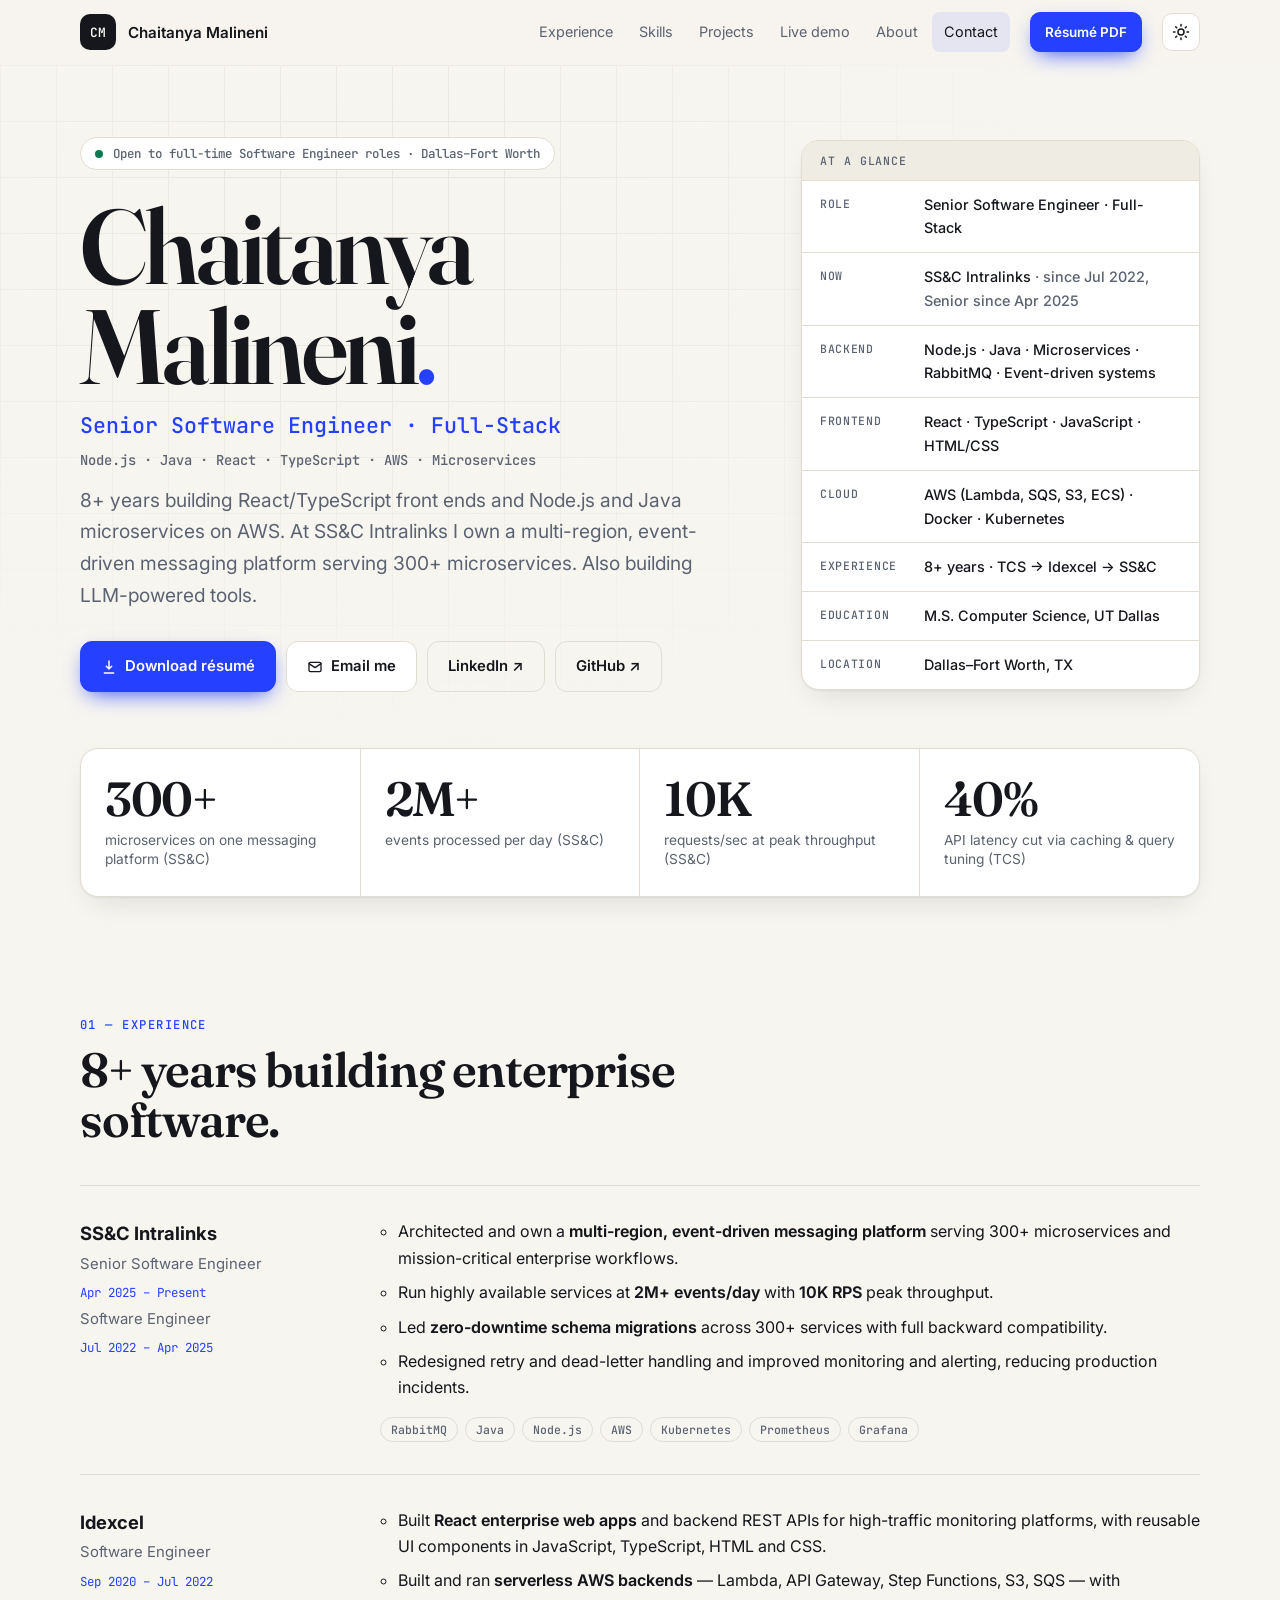
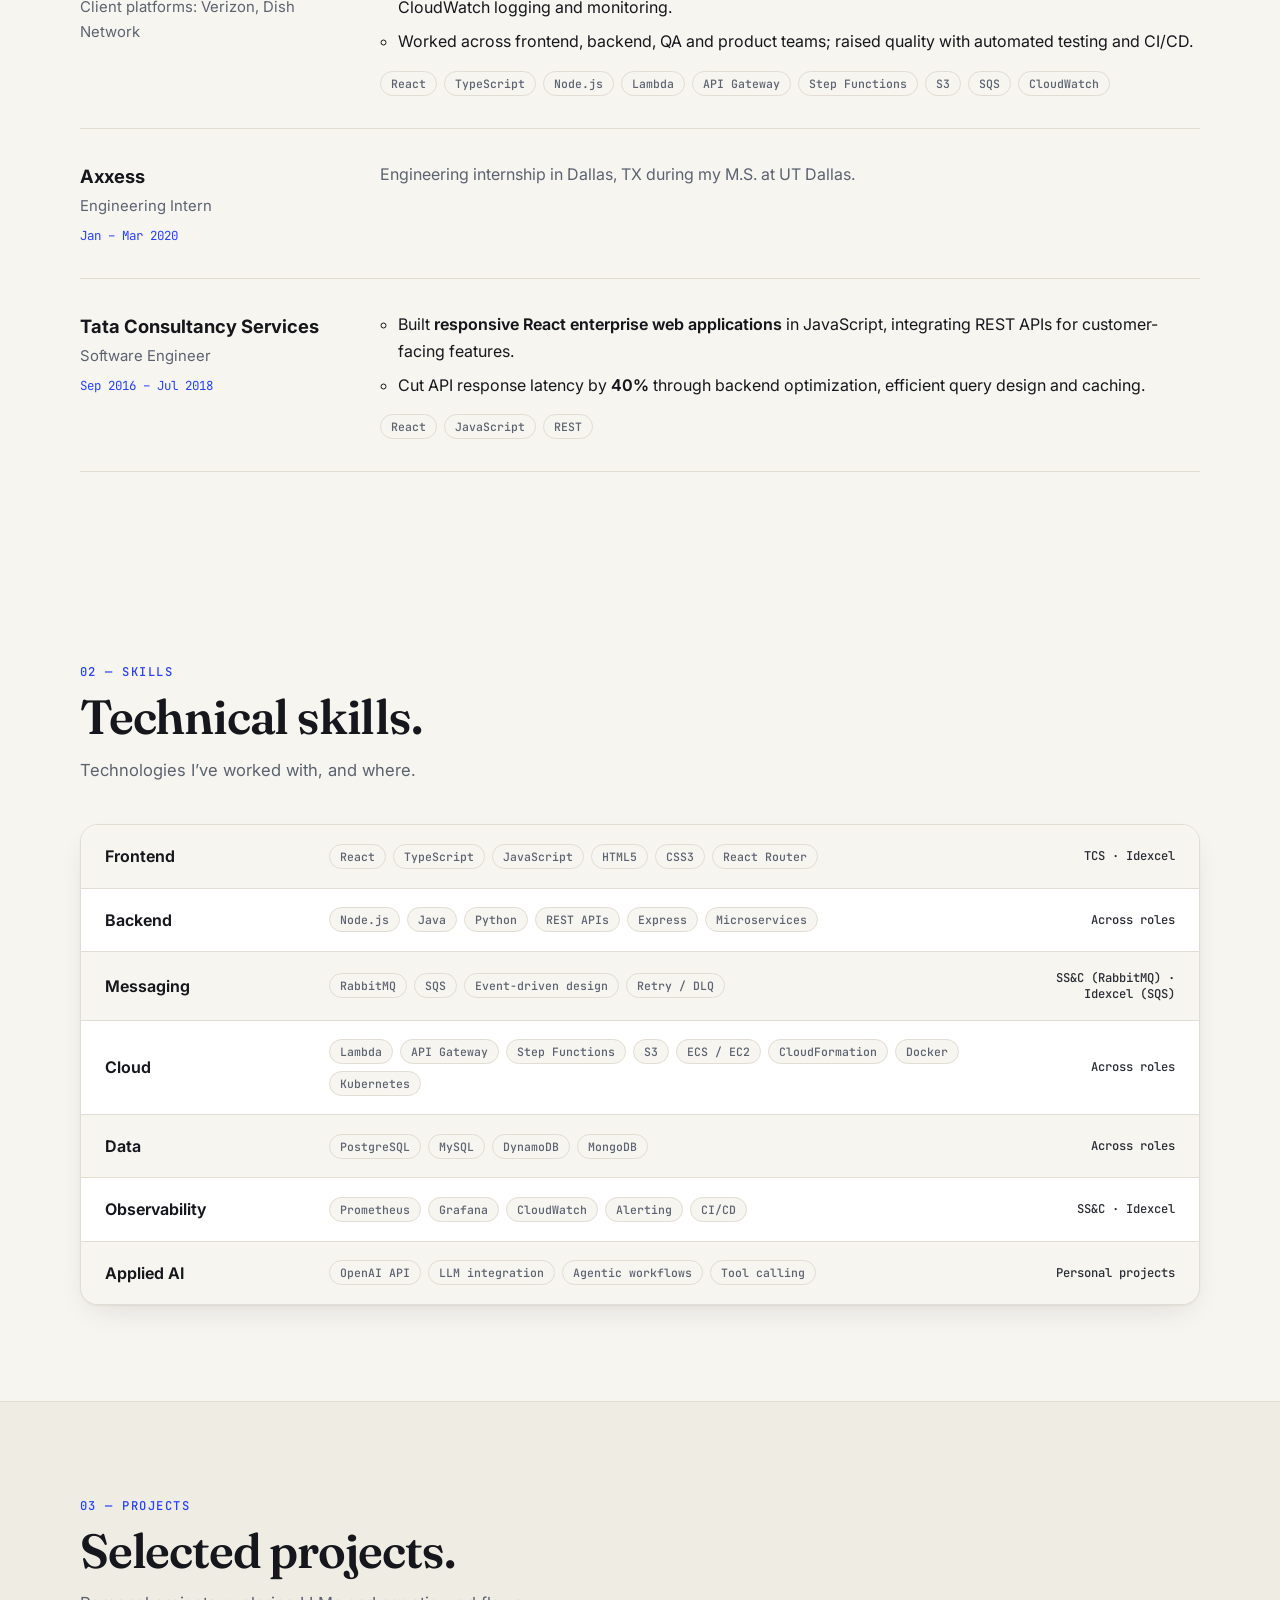
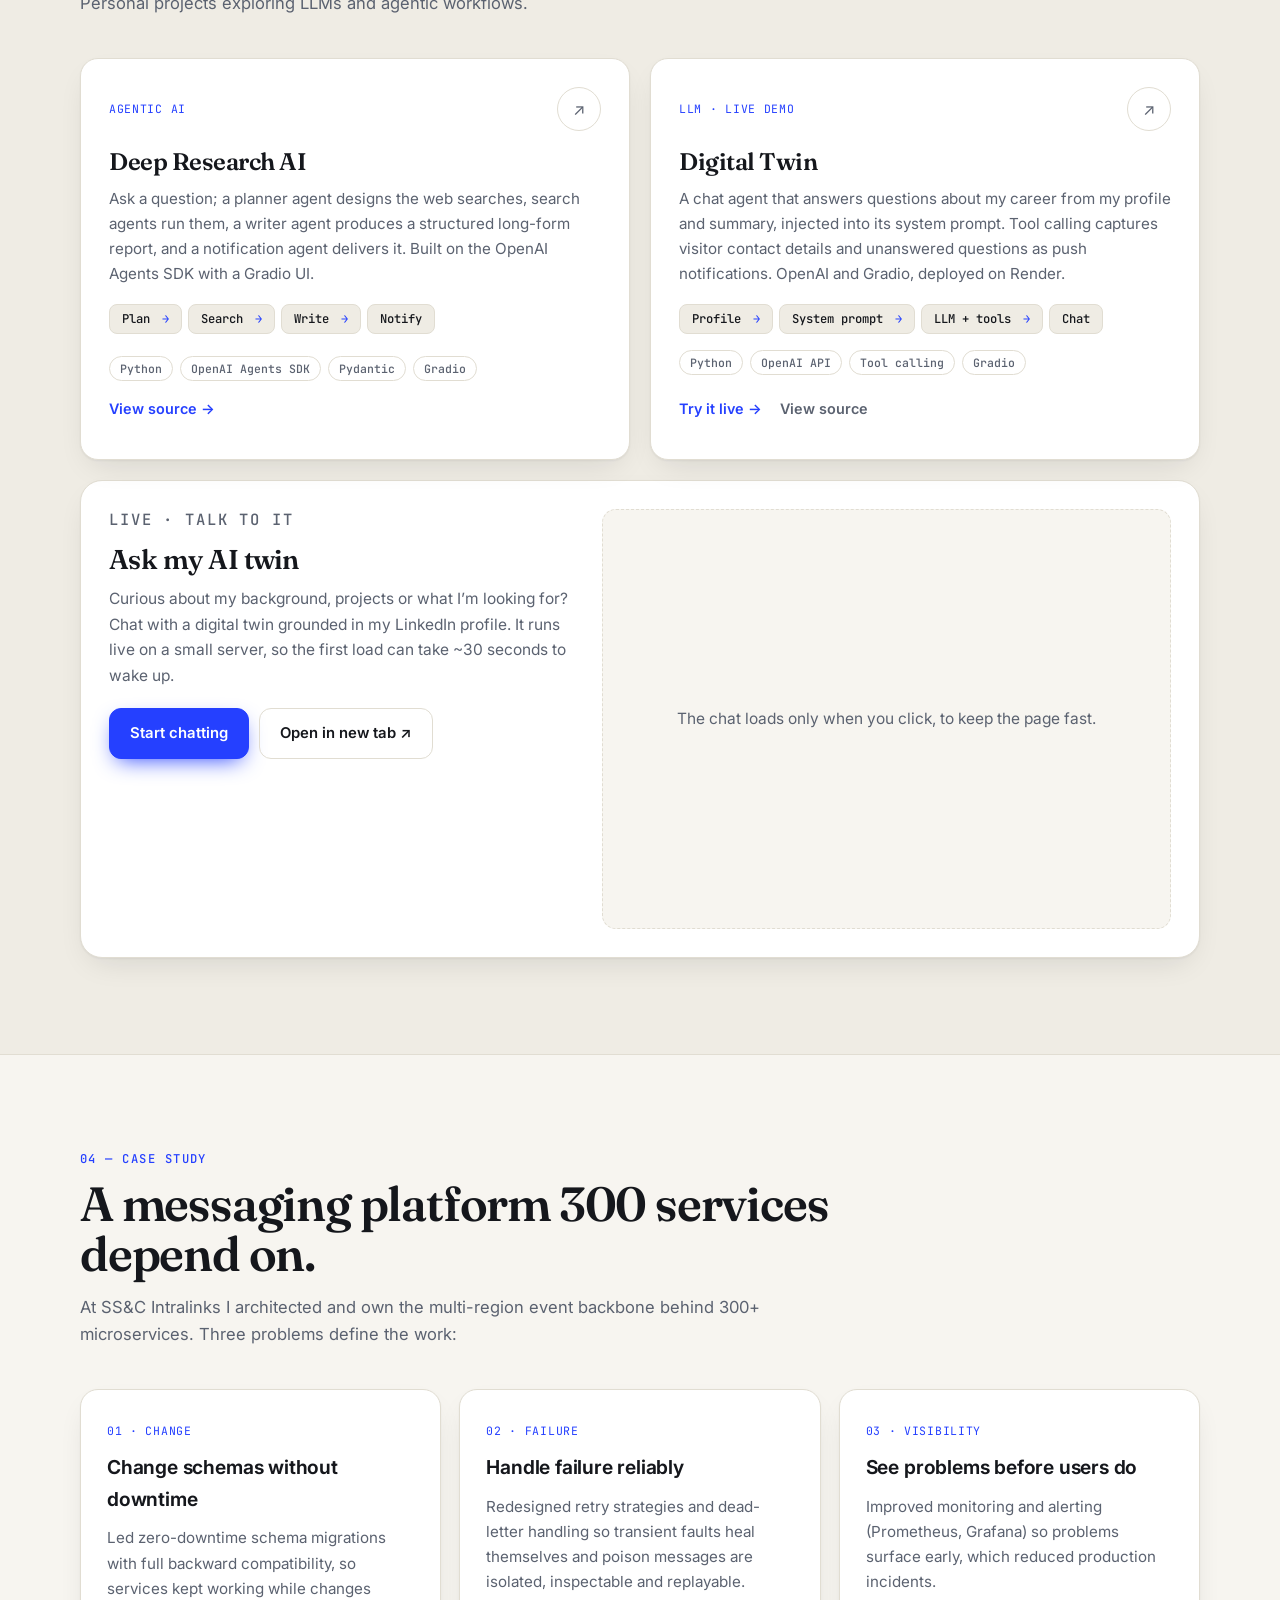
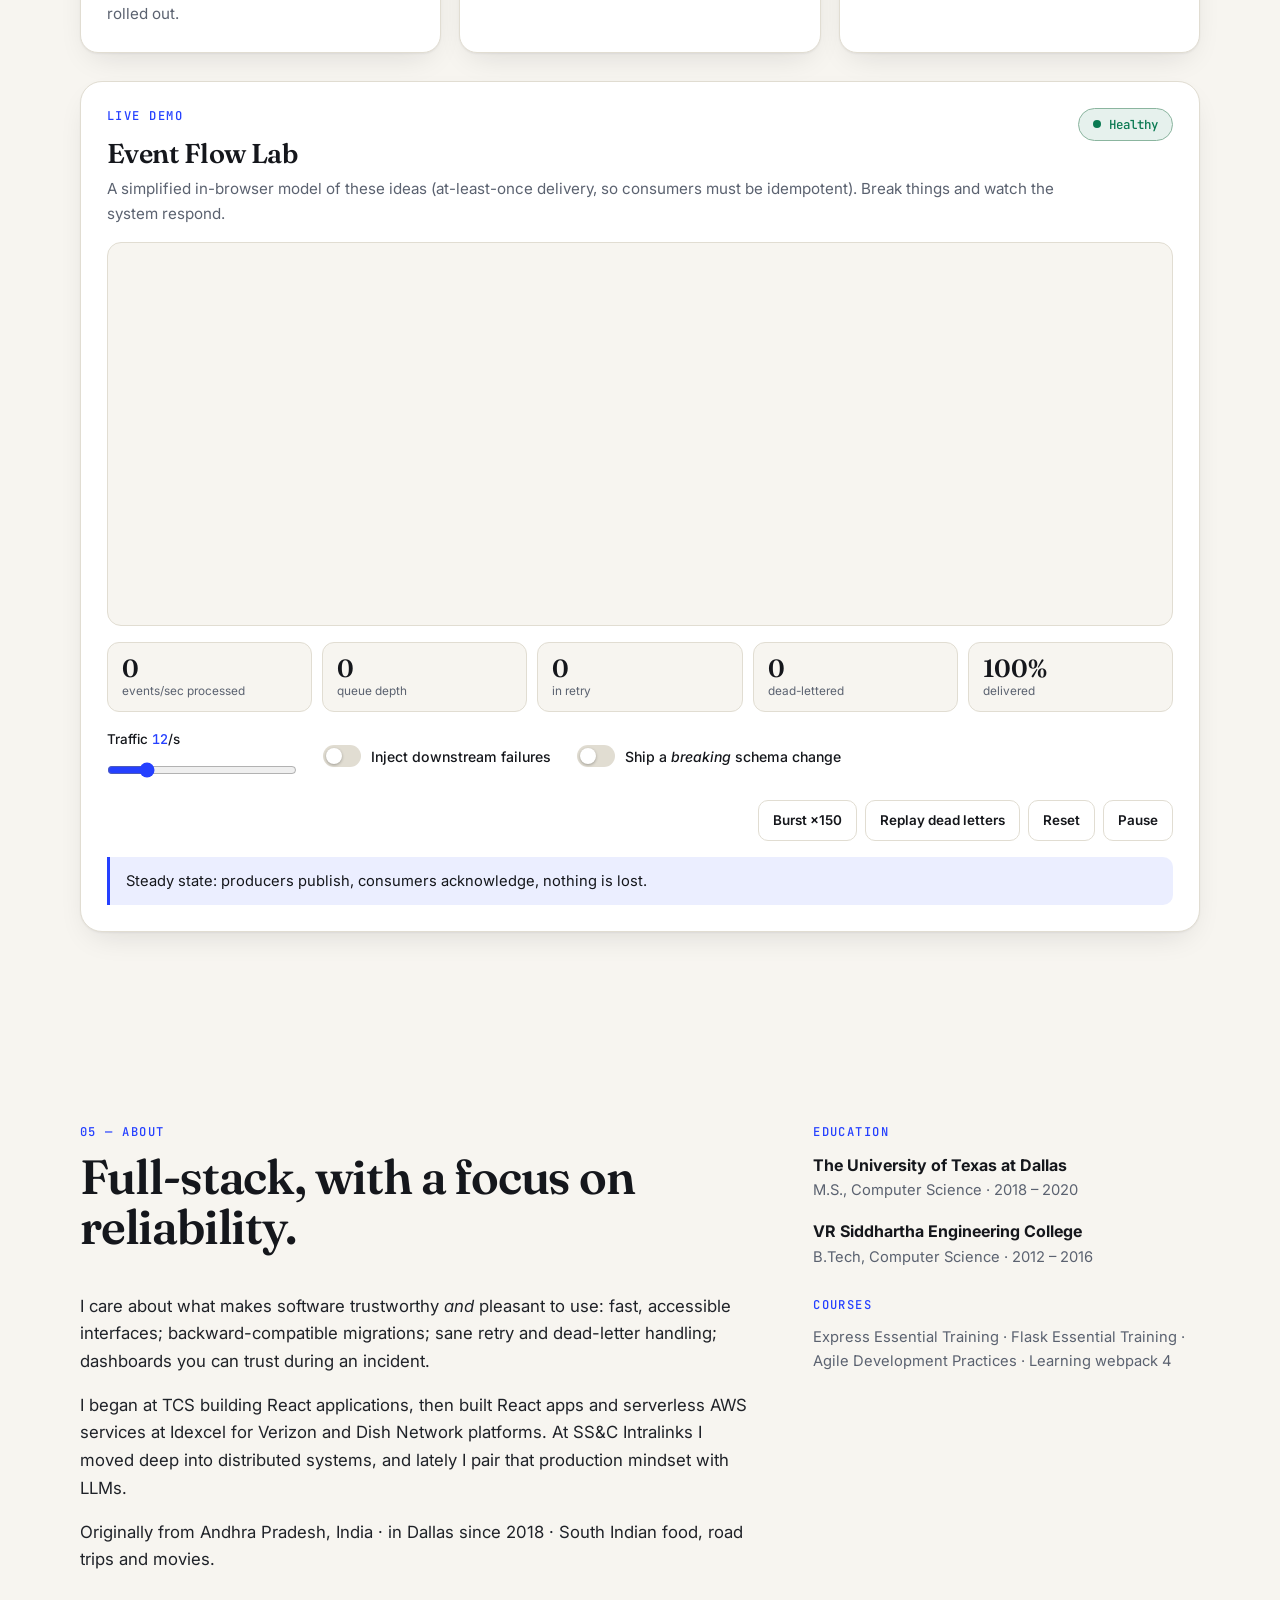
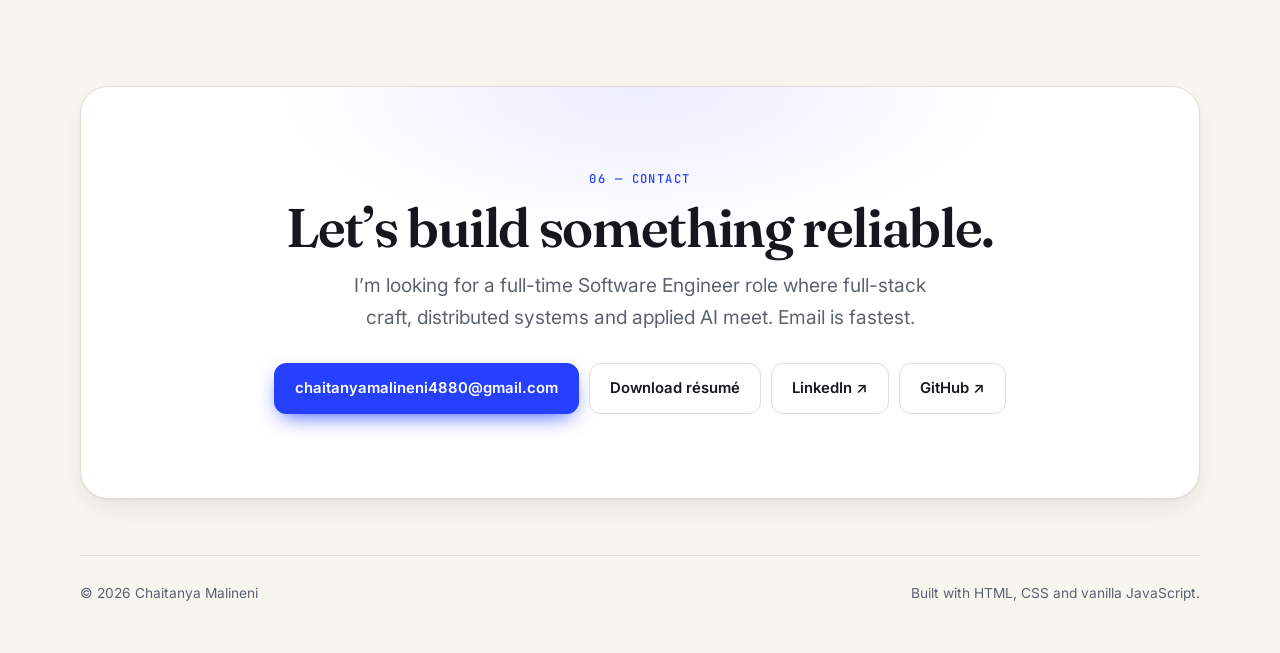
==== commit f956ef39: "Record April 2025 promotion to Senior Software Engineer Co-Authored-By: Claude Sonnet 5.5 <noreply@a" ====
--- a/index.html
+++ b/index.html
@@ -85,7 +85,7 @@
       <div class="spec-head"><span>At a glance</span></div>
       <dl>
         <div><dt>Role</dt><dd>Senior Software Engineer · Full-Stack</dd></div>
-        <div><dt>Now</dt><dd>SS&amp;C Intralinks <span class="muted">· since Jul 2022</span></dd></div>
+        <div><dt>Now</dt><dd>SS&amp;C Intralinks <span class="muted">· since Jul 2022, Senior since Apr 2025</span></dd></div>
         <div><dt>Backend</dt><dd>Node.js · Java · Microservices · RabbitMQ · Event-driven systems</dd></div>
         <div><dt>Frontend</dt><dd>React · TypeScript · JavaScript · HTML/CSS</dd></div>
         <div><dt>Cloud</dt><dd>AWS (Lambda, SQS, S3, ECS) · Docker · Kubernetes</dd></div>
@@ -111,7 +111,7 @@
   <header class="sec-head"><p class="kicker">01 — Experience</p><h2>8+ years building enterprise software.</h2></header>
   <ol class="jobs">
     <li class="job reveal">
-      <div class="job-meta"><b>SS&amp;C Intralinks</b><span>Senior Software Engineer</span><span class="mono">Jul 2022 – Present</span></div>
+      <div class="job-meta"><b>SS&amp;C Intralinks</b><span>Senior Software Engineer</span><span class="mono">Apr 2025 – Present</span><span>Software Engineer</span><span class="mono">Jul 2022 – Apr 2025</span></div>
       <div class="job-body">
         <ul>
           <li>Architected and own a <b>multi-region, event-driven messaging platform</b> serving 300+ microservices and mission-critical enterprise workflows.</li>
